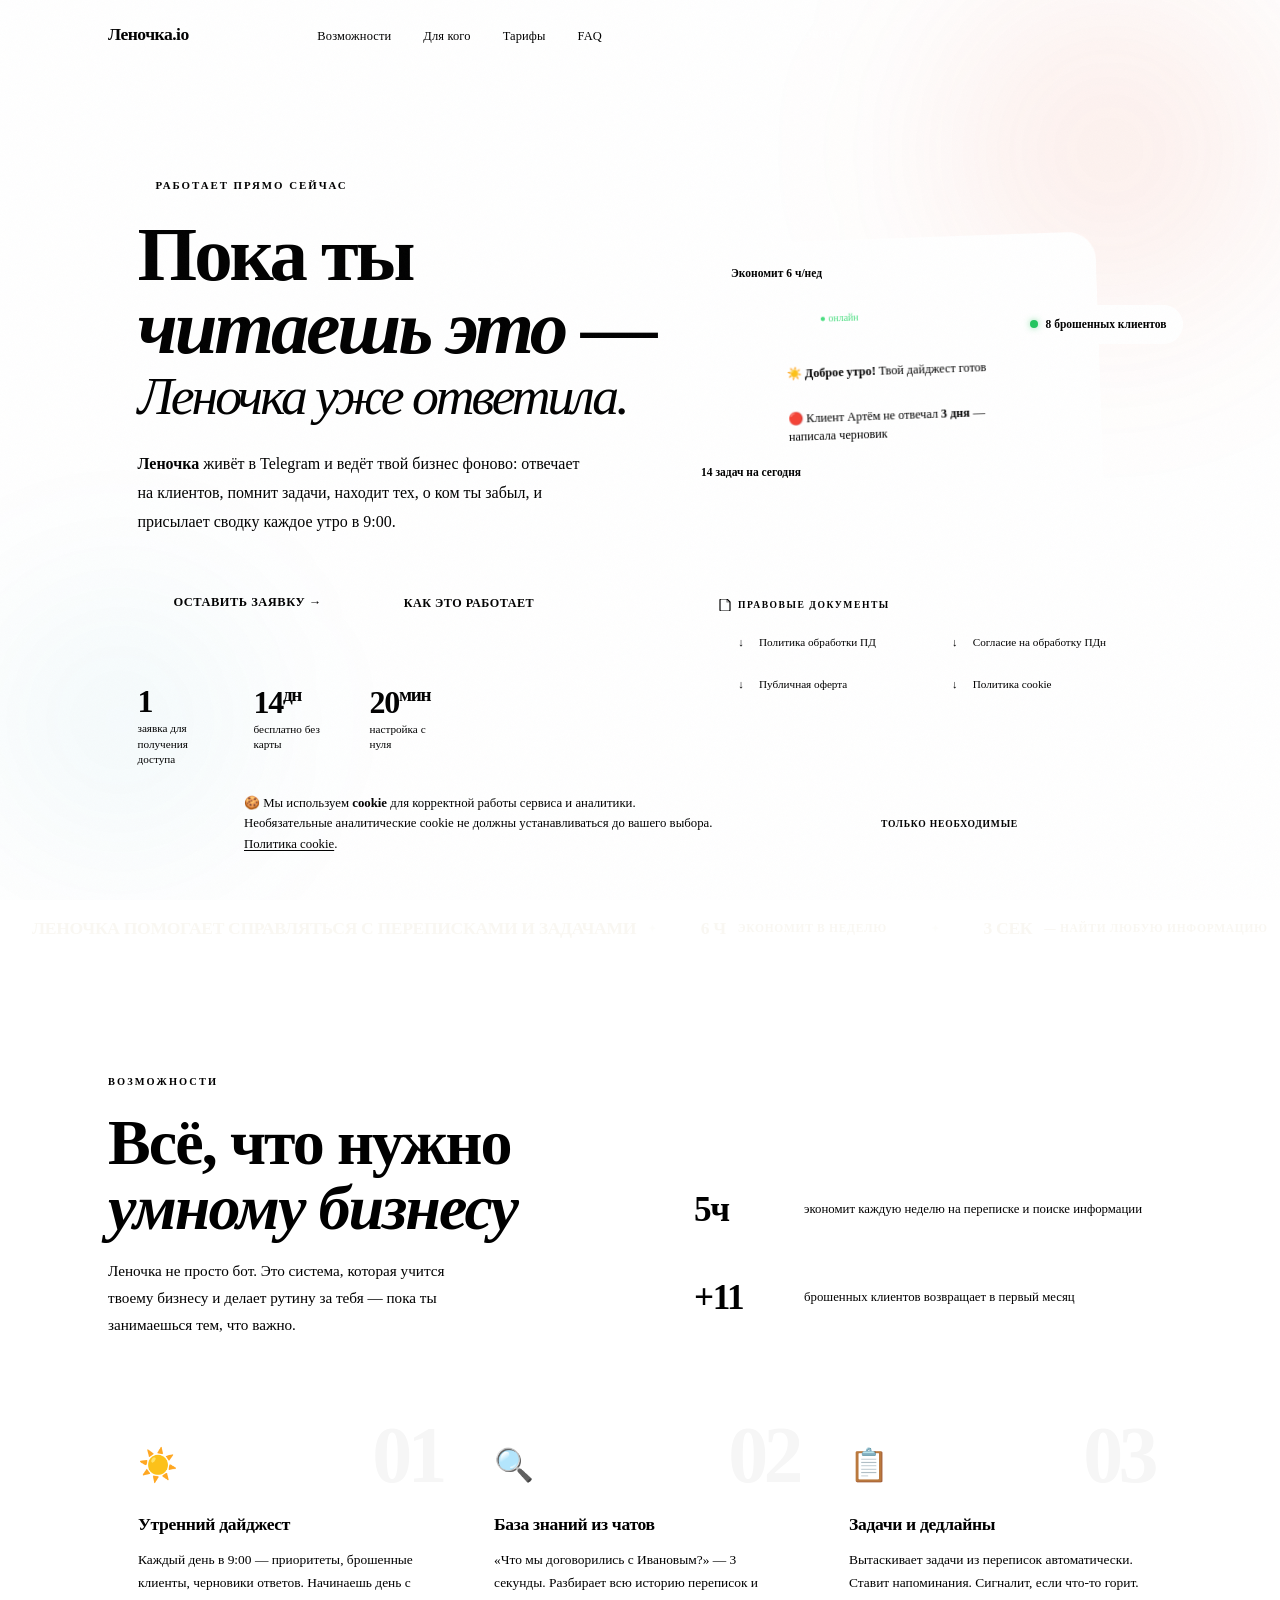
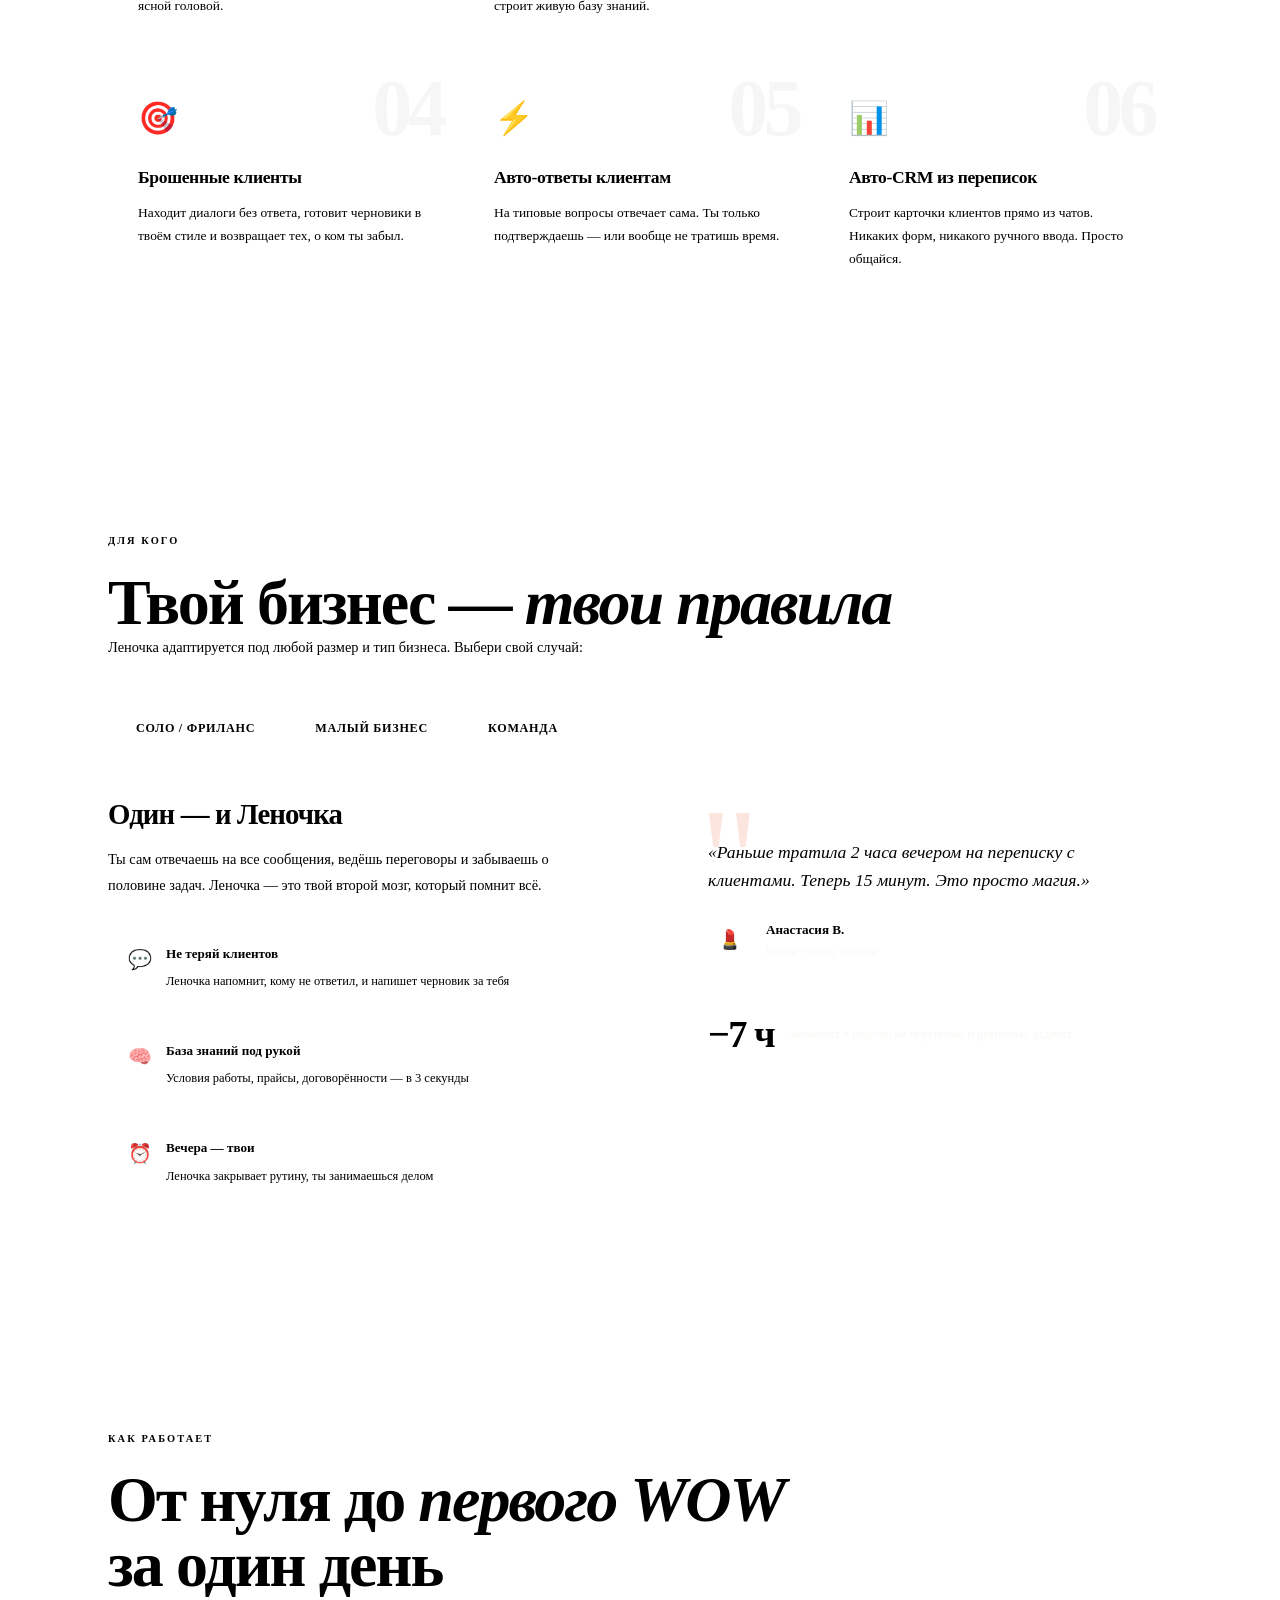
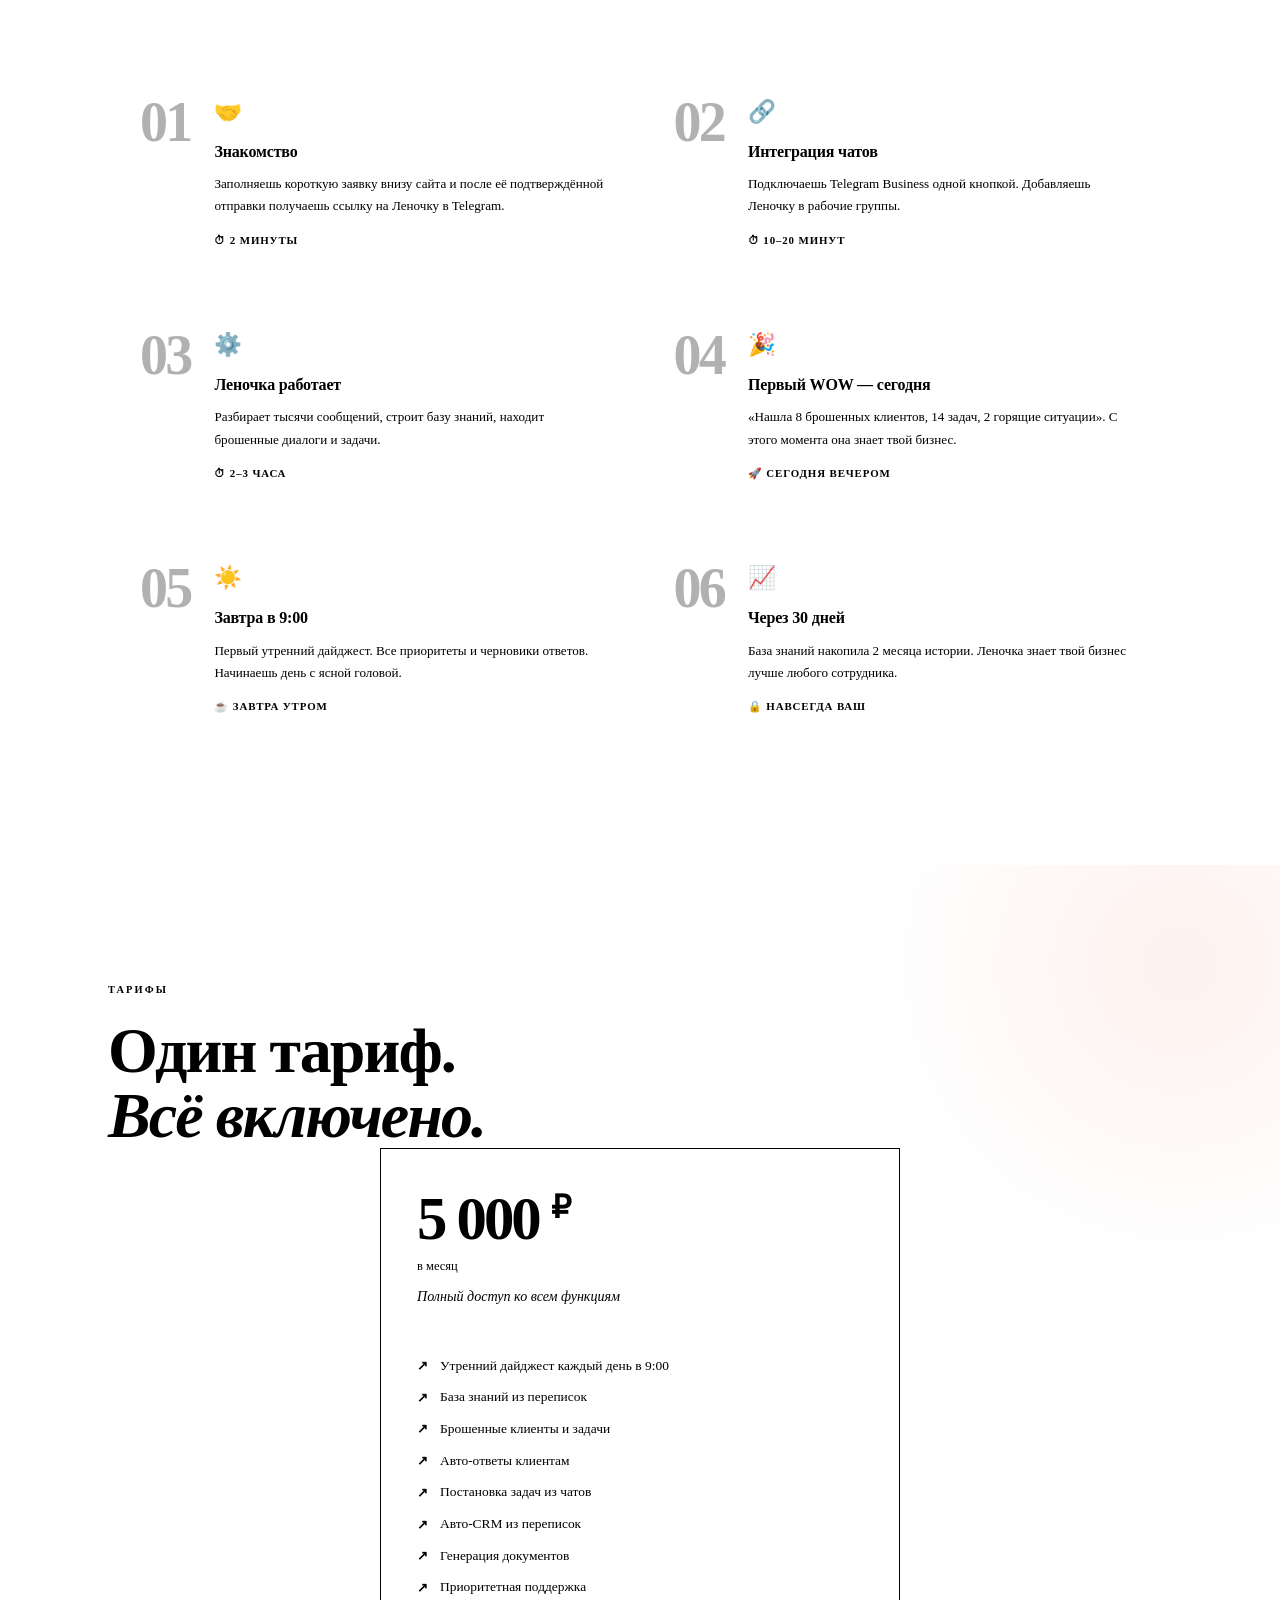
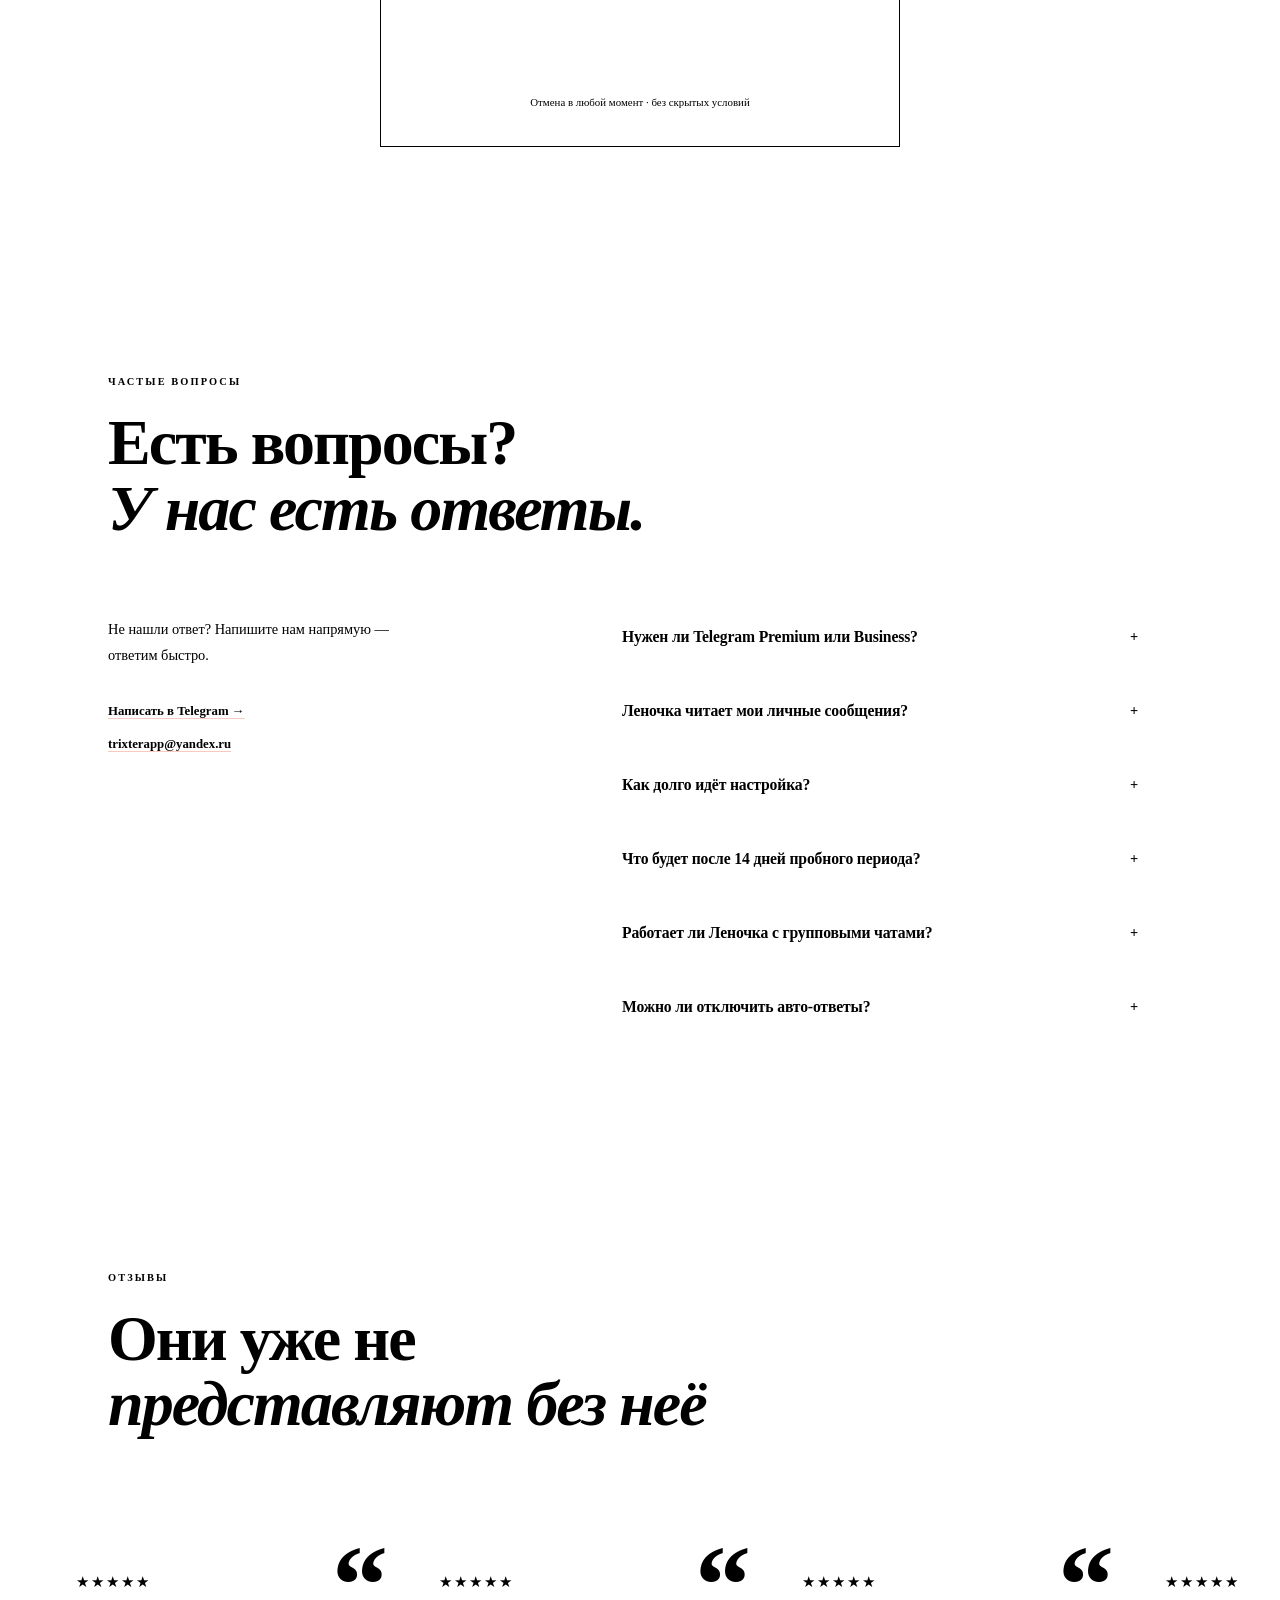
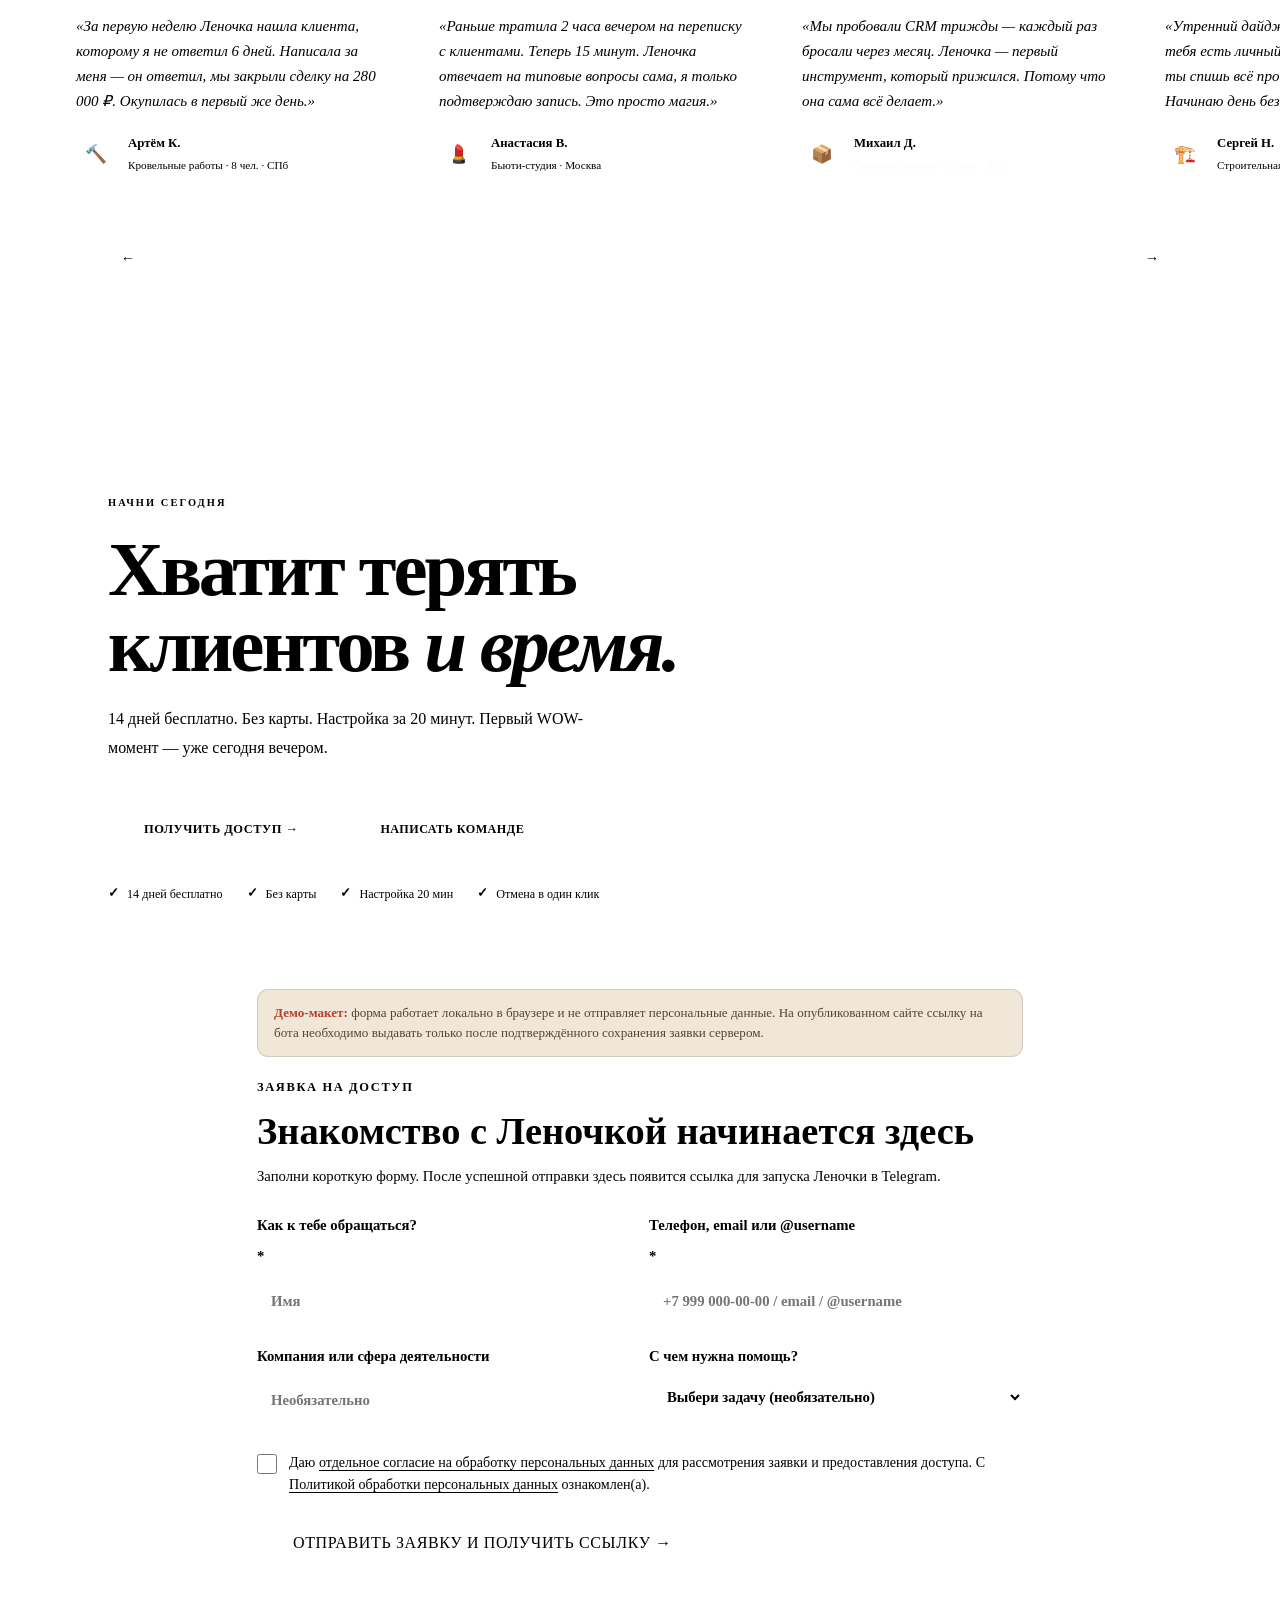
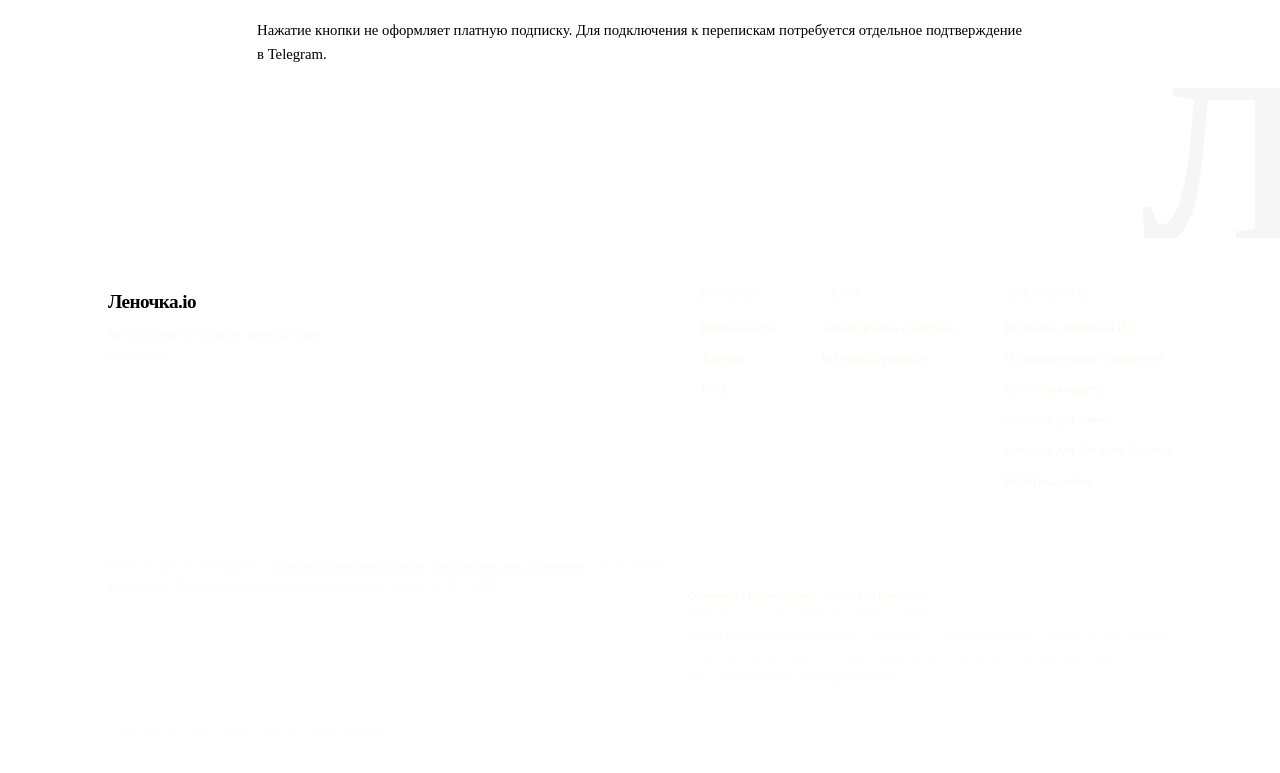
==== preview/lenochka-landing-mockup-2026-11.html @ 209f7964 "Add self-contained interactive HTML landing mockup" ====
<!DOCTYPE html>
<html lang="ru">
<head>
  <meta charset="UTF-8" />
  <meta name="viewport" content="width=device-width, initial-scale=1.0" />
  <meta name="description" content="Леночка — ИИ-ассистент в Telegram для малого бизнеса. Дайджест, задачи, база знаний, брошенные клиенты." />
  <title>Леночка — Твой бизнес-ассистент в Telegram</title>
  <style>
/* ============================================================
   ЛЕНОЧКА v2 — Warm Editorial
   Fraunces (serif display) + Epilogue (geometric sans)
   ============================================================ */

0,9..144,400;0,9..144,600;0,9..144,700;0,9..144,800;0,9..144,900;1,9..144,400;1,9..144,700&family=Epilogue:wght@300;400;500;600;700;800&display=swap');

/* ─── VARIABLES ─────────────────────────────────────────────── */
:root {
  --bg:      #f7f3ed;
  --bg2:     #eee9e0;
  --bg3:     #e5dfd4;
  --ink:     #1c1826;
  --ink2:    #3a3550;
  --coral:   #e84d2a;
  --coral2:  #ff6649;
  --accent-rgb: 232,77,42;
  --gold:    #d48c0a;
  --teal:    #0891b2;
  --muted:   #7a7060;
  --dim:     #c8c0b4;
  --border:  rgba(28,24,38,.09);
  --border2: rgba(28,24,38,.16);
  --shadow-s: 0 2px 12px rgba(28,24,38,.07);
  --shadow-m: 0 8px 40px rgba(28,24,38,.10);
  --shadow-l: 0 24px 80px rgba(28,24,38,.14);
  --surface-flip: #1c1826;
  --surface-flip-text: #f7f3ed;
  --font-display: Georgia, 'Times New Roman', serif;
  --font-body: Arial, Helvetica, sans-serif;
  --ease:    cubic-bezier(.16,1,.3,1);
  --ease-in: cubic-bezier(.4,0,1,1);
}

/* ─── RESET ─────────────────────────────────────────────────── */
*,*::before,*::after { margin:0; padding:0; box-sizing:border-box; }
html { scroll-behavior:smooth; font-size:16px; }
body {
  background: var(--bg);
  color: var(--ink);
  font-family: var(--font-body);
  overflow-x: hidden;
  line-height: 1.65;
  -webkit-font-smoothing: antialiased;
  cursor: none; /* custom cursor */
}
@media (pointer: coarse) { body { cursor: auto; } }

a { text-decoration: none; color: inherit; }
strong { font-weight: 700; }

/* ─── NOISE TEXTURE ─────────────────────────────────────────── */
body::after {
  content: '';
  position: fixed;
  inset: 0;
  pointer-events: none;
  z-index: 9000;
  opacity: .028;
  background-image: url("data:image/svg+xml,%3Csvg viewBox='0 0 256 256' xmlns='http://www.w3.org/2000/svg'%3E%3Cfilter id='n'%3E%3CfeTurbulence type='fractalNoise' baseFrequency='0.9' numOctaves='4' stitchTiles='stitch'/%3E%3C/filter%3E%3Crect width='100%25' height='100%25' filter='url(%23n)'/%3E%3C/svg%3E");
  background-size: 180px;
}

/* ─── CUSTOM CURSOR ─────────────────────────────────────────── */
#cursor-dot, #cursor-ring {
  position: fixed;
  border-radius: 50%;
  pointer-events: none;
  z-index: 9999;
  transform: translate(-50%, -50%);
  transition: opacity .3s;
}
#cursor-dot {
  width: 6px; height: 6px;
  background: var(--coral);
}
#cursor-ring {
  width: 36px; height: 36px;
  border: 1.5px solid rgba(var(--accent-rgb),.4);
  transition: width .25s var(--ease), height .25s var(--ease),
              border-color .25s, opacity .3s;
}
body.cursor-hover #cursor-ring {
  width: 56px; height: 56px;
  border-color: rgba(var(--accent-rgb),.7);
  background: rgba(var(--accent-rgb),.06);
}
body.cursor-drag #cursor-ring {
  width: 72px; height: 72px;
  border-color: rgba(var(--accent-rgb),.5);
}
@media (pointer: coarse) {
  #cursor-dot, #cursor-ring { display: none; }
}

/* ─── SCROLL PROGRESS BAR ───────────────────────────────────── */
#scroll-progress {
  position: fixed;
  top: 0; left: 0;
  height: 3px;
  background: var(--coral);
  z-index: 9001;
  width: 0%;
  transition: width .05s linear;
  transform-origin: left;
}

/* ─── UTILS ─────────────────────────────────────────────────── */
.container { max-width: 1160px; margin: 0 auto; padding: 0 48px; }

.section-label {
  display: inline-flex;
  align-items: center;
  gap: 10px;
  font-family: var(--font-body);
  font-size: .65rem;
  font-weight: 700;
  letter-spacing: .2em;
  text-transform: uppercase;
  color: var(--coral);
  margin-bottom: 20px;
}
.section-label::after {
  content: '';
  display: block;
  width: 28px; height: 1px;
  background: var(--coral);
}

.display-h {
  font-family: var(--font-display);
  font-size: clamp(2.4rem, 5vw, 4.2rem);
  font-weight: 800;
  line-height: 1.02;
  letter-spacing: -.03em;
  color: var(--ink);
}
.display-h em {
  font-style: italic;
  color: var(--coral);
  font-weight: 700;
}

.reveal {
  opacity: 0;
  transform: translateY(32px);
  transition: opacity .8s var(--ease), transform .8s var(--ease);
}
.reveal.delay-1 { transition-delay: .1s; }
.reveal.delay-2 { transition-delay: .2s; }
.reveal.delay-3 { transition-delay: .3s; }
.reveal.delay-4 { transition-delay: .4s; }
.reveal.delay-5 { transition-delay: .5s; }
.reveal.visible { opacity: 1; transform: translateY(0); }

/* ─── BUTTONS ───────────────────────────────────────────────── */
.btn-fill {
  display: inline-flex;
  align-items: center;
  gap: 8px;
  background: var(--ink);
  color: var(--bg);
  padding: 16px 36px;
  font-family: var(--font-body);
  font-size: .78rem;
  font-weight: 700;
  letter-spacing: .04em;
  text-transform: uppercase;
  border: none;
  cursor: none;
  position: relative;
  overflow: hidden;
  transition: transform .2s var(--ease);
}
.btn-fill::before {
  content: '';
  position: absolute;
  inset: 0;
  background: var(--coral);
  transform: scaleX(0);
  transform-origin: left;
  transition: transform .35s var(--ease);
}
.btn-fill span { position: relative; z-index: 1; }
.btn-fill:hover { transform: translateY(-2px); }
.btn-fill:hover::before { transform: scaleX(1); }

.btn-outline {
  display: inline-flex;
  align-items: center;
  gap: 8px;
  padding: 16px 32px;
  font-family: var(--font-body);
  font-size: .76rem;
  font-weight: 600;
  letter-spacing: .04em;
  text-transform: uppercase;
  border: 1.5px solid var(--ink);
  color: var(--ink);
  cursor: none;
  transition: all .2s var(--ease);
}
.btn-outline:hover {
  background: var(--ink);
  color: var(--bg);
  transform: translateY(-2px);
}

/* ─── NAV ───────────────────────────────────────────────────── */
#nav {
  position: fixed;
  top: 0; left: 0; right: 0;
  z-index: 500;
  height: 70px;
  transition: background .4s, box-shadow .4s;
}
#nav.scrolled {
  background: rgba(247,243,237,.93);
  backdrop-filter: blur(20px);
  box-shadow: 0 1px 0 var(--border);
}
.nav-inner {
  height: 100%;
  display: flex;
  align-items: center;
  justify-content: space-between;
  gap: 16px;
}
.nav-logo {
  font-family: var(--font-display);
  font-weight: 900;
  font-size: 1.1rem;
  letter-spacing: -.03em;
  color: var(--ink);
}
.nav-logo .dot { color: var(--coral); }
.nav-links {
  display: flex;
  align-items: center;
  gap: 32px;
  list-style: none;
}
.nav-links a {
  font-size: .78rem;
  font-weight: 500;
  color: var(--muted);
  letter-spacing: .01em;
  transition: color .2s;
  cursor: none;
}
.nav-links a:hover { color: var(--ink); }
.nav-cta {
  background: var(--coral);
  color: #fff;
  padding: 10px 22px;
  font-family: var(--font-body);
  font-size: .65rem;
  font-weight: 700;
  letter-spacing: .08em;
  text-transform: uppercase;
  cursor: none;
  border: none;
  transition: background .2s, transform .2s;
}
.nav-cta:hover { background: var(--coral2); transform: translateY(-1px); }

.hamburger {
  display: none;
  flex-direction: column;
  gap: 5px;
  cursor: none;
  padding: 4px;
  background: none;
  border: none;
}
.hamburger span {
  display: block;
  width: 22px; height: 2px;
  background: var(--ink);
  transition: .3s var(--ease);
}
.mobile-menu {
  position: fixed;
  top: 70px; left: 0; right: 0;
  background: rgba(247,243,237,.97);
  backdrop-filter: blur(20px);
  border-bottom: 1px solid var(--border);
  padding: 32px 24px;
  z-index: 450;
  transform: translateY(-100%);
  opacity: 0;
  transition: transform .4s var(--ease), opacity .3s;
  pointer-events: none;
}
.mobile-menu.open {
  transform: translateY(0);
  opacity: 1;
  pointer-events: auto;
}
.mobile-menu nav { display: flex; flex-direction: column; gap: 20px; }
.mobile-menu nav a { font-size: 1rem; color: var(--muted); transition: color .2s; cursor: none; }
.mobile-menu nav a:hover { color: var(--ink); }

/* ─── HERO ──────────────────────────────────────────────────── */
#hero {
  min-height: 100vh;
  padding: 120px 0 80px;
  display: flex;
  align-items: center;
  position: relative;
  overflow: hidden;
}

/* Background blobs */
.hero-blob {
  position: absolute;
  border-radius: 50%;
  filter: blur(80px);
  pointer-events: none;
}
.hero-blob-1 {
  width: 500px; height: 500px;
  top: -100px; right: -80px;
  background: radial-gradient(ellipse, rgba(232,77,42,.12) 0%, transparent 70%);
  animation: blob-float 12s ease-in-out infinite;
}
.hero-blob-2 {
  width: 360px; height: 360px;
  bottom: 0; left: -60px;
  background: radial-gradient(ellipse, rgba(8,145,178,.08) 0%, transparent 70%);
  animation: blob-float 15s ease-in-out infinite reverse;
}
@keyframes blob-float {
  0%,100% { transform: translate(0,0) scale(1); }
  33%      { transform: translate(20px,-30px) scale(1.05); }
  66%      { transform: translate(-15px,20px) scale(.97); }
}

.hero-grid {
  display: grid;
  grid-template-columns: 1.1fr .9fr;
  gap: 64px;
  align-items: center;
  position: relative;
  z-index: 1;
}

.hero-eyebrow {
  display: inline-flex;
  align-items: center;
  gap: 10px;
  font-size: .68rem;
  font-weight: 700;
  letter-spacing: .18em;
  text-transform: uppercase;
  color: var(--coral);
  margin-bottom: 24px;
}
.hero-eyebrow .live-dot {
  width: 8px; height: 8px;
  border-radius: 50%;
  background: var(--coral);
  box-shadow: 0 0 0 0 rgba(232,77,42,.4);
  animation: live-pulse 2s infinite;
}
@keyframes live-pulse {
  0%   { box-shadow: 0 0 0 0 rgba(232,77,42,.4); }
  70%  { box-shadow: 0 0 0 10px rgba(232,77,42,0); }
  100% { box-shadow: 0 0 0 0 rgba(232,77,42,0); }
}

.hero-h1 {
  font-family: var(--font-display);
  font-size: clamp(2.8rem, 6vw, 5.6rem);
  font-weight: 900;
  line-height: .95;
  letter-spacing: -.04em;
  margin-bottom: 28px;
}
.hero-h1 .line-coral { color: var(--coral); font-style: italic; }
.hero-h1 .line-muted { color: var(--muted); font-weight: 400; font-style: italic; font-size: .7em; display: block; margin-top: 6px; }

.scramble-word {
  display: inline-block;
  min-width: 2ch;
}

.hero-sub {
  font-size: 1rem;
  color: var(--muted);
  max-width: 460px;
  line-height: 1.8;
  margin-bottom: 40px;
}
.hero-sub strong { color: var(--ink); }

.hero-btns {
  display: flex;
  gap: 14px;
  flex-wrap: wrap;
  margin-bottom: 56px;
}

.hero-proof {
  display: flex;
  gap: 36px;
  flex-wrap: wrap;
  align-items: flex-start;
}
.proof-num {
  font-family: var(--font-display);
  font-size: 2rem;
  font-weight: 900;
  letter-spacing: -.04em;
  line-height: 1;
  color: var(--ink);
}
.proof-num sup {
  font-size: .6em;
  vertical-align: super;
  color: var(--coral);
}
.proof-label {
  font-size: .7rem;
  color: var(--muted);
  margin-top: 4px;
  max-width: 80px;
  line-height: 1.4;
}

/* Hero visual — floating card */
.hero-visual {
  position: relative;
}
.hero-visual-inner {
  position: relative;
  transform-style: preserve-3d;
}

.phone-card {
  background: #fff;
  border-radius: 28px;
  box-shadow: var(--shadow-l), 0 0 0 1px var(--border);
  overflow: hidden;
  max-width: 340px;
  margin: 0 auto;
  transform: rotate(-2deg);
  animation: card-float 7s ease-in-out infinite;
  transition: transform .6s var(--ease);
}
.phone-card:hover { transform: rotate(0deg) scale(1.02); }
@keyframes card-float {
  0%,100% { transform: rotate(-2deg) translateY(0); }
  50%      { transform: rotate(-2deg) translateY(-14px); }
}

.phone-status-bar {
  background: var(--ink);
  padding: 12px 20px 10px;
  display: flex;
  justify-content: space-between;
  align-items: center;
}
.phone-app-name {
  color: #fff;
  font-size: .7rem;
  font-weight: 700;
  font-family: var(--font-body);
}
.phone-status-icons { color: rgba(255,255,255,.6); font-size: .65rem; }
.phone-chat-header {
  background: var(--ink2);
  padding: 12px 16px;
  display: flex;
  align-items: center;
  gap: 10px;
}
.chat-ava {
  width: 36px; height: 36px;
  border-radius: 50%;
  background: linear-gradient(135deg, var(--coral), var(--gold));
  display: flex;
  align-items: center;
  justify-content: center;
  font-family: var(--font-display);
  font-weight: 900;
  font-size: .72rem;
  color: #fff;
  flex-shrink: 0;
}
.chat-name { color: #fff; font-size: .78rem; font-weight: 600; line-height: 1; }
.chat-status { color: rgba(255,255,255,.5); font-size: .62rem; margin-top: 2px; }
.chat-online { color: #4ade80 !important; }

.phone-messages {
  background: var(--bg);
  padding: 14px 14px 18px;
  display: flex;
  flex-direction: column;
  gap: 8px;
  min-height: 240px;
}
.cmsg {
  padding: 9px 13px;
  font-size: .76rem;
  line-height: 1.5;
  max-width: 86%;
}
.cmsg-bot {
  background: #fff;
  border-radius: 4px 16px 16px 16px;
  box-shadow: var(--shadow-s);
  align-self: flex-start;
  color: var(--ink);
}
.cmsg-user {
  background: var(--coral);
  color: #fff;
  border-radius: 16px 4px 16px 16px;
  align-self: flex-end;
}
.cmsg-time {
  font-size: .58rem;
  color: var(--muted);
  text-align: right;
  margin-top: 3px;
}
.cmsg-typing {
  background: #fff;
  border-radius: 4px 16px 16px 16px;
  box-shadow: var(--shadow-s);
  align-self: flex-start;
  padding: 12px 16px;
  display: inline-flex;
  gap: 5px;
  align-items: center;
}
.cmsg-typing .d {
  width: 6px; height: 6px;
  border-radius: 50%;
  background: var(--dim);
  animation: tdot .9s ease-in-out infinite;
}
.cmsg-typing .d:nth-child(2) { animation-delay: .15s; }
.cmsg-typing .d:nth-child(3) { animation-delay: .3s; }
@keyframes tdot {
  0%,100% { transform: translateY(0); background: var(--dim); }
  50%      { transform: translateY(-5px); background: var(--coral); }
}

/* Floating chips */
.float-chip {
  position: absolute;
  background: #fff;
  box-shadow: var(--shadow-m);
  border-radius: 100px;
  padding: 10px 16px;
  font-size: .72rem;
  font-weight: 600;
  color: var(--ink);
  white-space: nowrap;
  display: flex;
  align-items: center;
  gap: 8px;
  animation: chip-float 6s ease-in-out infinite;
  pointer-events: none;
}
.float-chip-1 { top: 20%; right: -40px; animation-delay: 0s; }
.float-chip-2 { bottom: 25%; left: -50px; animation-delay: 2s; }
.float-chip-3 { top: 5%;   left: -20px;  animation-delay: 4s; }
@keyframes chip-float {
  0%,100% { transform: translateY(0px); }
  50%      { transform: translateY(-8px); }
}
.chip-dot {
  width: 8px; height: 8px;
  border-radius: 50%;
  flex-shrink: 0;
}
.chip-dot-green  { background: #22c55e; box-shadow: 0 0 6px rgba(34,197,94,.5); }
.chip-dot-coral  { background: var(--coral); }
.chip-dot-gold   { background: var(--gold); }

/* ─── MARQUEE TICKER ────────────────────────────────────────── */
#ticker {
  background: var(--surface-flip);
  color: var(--bg);
  padding: 14px 0;
  overflow: hidden;
  position: relative;
  z-index: 1;
}
.ticker-track {
  display: flex;
  gap: 0;
  width: max-content;
  animation: ticker-scroll 30s linear infinite;
}
.ticker-track:hover { animation-play-state: paused; }
@keyframes ticker-scroll {
  from { transform: translateX(0); }
  to   { transform: translateX(-50%); }
}
.ticker-item {
  display: inline-flex;
  align-items: center;
  gap: 12px;
  padding: 0 32px;
  font-size: .72rem;
  font-weight: 600;
  letter-spacing: .06em;
  text-transform: uppercase;
  white-space: nowrap;
  color: rgba(247,243,237,.7);
}
.ticker-item .t-num {
  font-family: var(--font-display);
  font-size: 1.1rem;
  font-weight: 900;
  color: var(--coral2);
  letter-spacing: -.02em;
}
.ticker-sep { color: rgba(247,243,237,.2); font-size: .6rem; }

/* ─── FEATURES (tilt cards) ─────────────────────────────────── */
#features {
  padding: 110px 0;
  position: relative;
  z-index: 1;
}
.features-header {
  display: grid;
  grid-template-columns: 1fr 1fr;
  gap: 60px;
  align-items: end;
  margin-bottom: 64px;
}
.features-header-text p {
  font-size: .95rem;
  color: var(--muted);
  line-height: 1.8;
  max-width: 380px;
  margin-top: 16px;
}
.features-header-aside {
  display: flex;
  flex-direction: column;
  gap: 16px;
  padding-bottom: 6px;
}
.aside-stat {
  display: flex;
  align-items: center;
  gap: 20px;
  padding: 18px 24px;
  background: var(--bg2);
  border: 1px solid var(--border);
}
.aside-num {
  font-family: var(--font-display);
  font-size: 2.2rem;
  font-weight: 900;
  color: var(--coral);
  letter-spacing: -.04em;
  line-height: 1;
  flex-shrink: 0;
  width: 90px;
}
.aside-desc {
  font-size: .8rem;
  color: var(--muted);
  line-height: 1.5;
}

.feat-grid {
  display: grid;
  grid-template-columns: repeat(3, 1fr);
  gap: 3px;
}
.feat-card {
  background: var(--bg2);
  border: 1px solid var(--border);
  padding: 36px 30px;
  cursor: none;
  transform-style: preserve-3d;
  transition: box-shadow .25s, border-color .25s;
  will-change: transform;
  overflow: hidden;
  position: relative;
}
.feat-card::before {
  content: '';
  position: absolute;
  top: 0; left: 0; right: 0;
  height: 3px;
  background: linear-gradient(90deg, var(--coral), var(--gold));
  transform: scaleX(0);
  transform-origin: left;
  transition: transform .4s var(--ease);
}
.feat-card:hover { box-shadow: var(--shadow-m); border-color: var(--border2); }
.feat-card:hover::before { transform: scaleX(1); }

.feat-number {
  font-family: var(--font-display);
  font-size: 5rem;
  font-weight: 900;
  color: rgba(28,24,38,.04);
  line-height: 1;
  position: absolute;
  top: 12px; right: 18px;
  letter-spacing: -.06em;
  pointer-events: none;
}
.feat-icon { font-size: 2rem; margin-bottom: 18px; display: block; }
.feat-title {
  font-family: var(--font-display);
  font-size: 1.1rem;
  font-weight: 700;
  letter-spacing: -.02em;
  margin-bottom: 10px;
}
.feat-desc { font-size: .84rem; color: var(--muted); line-height: 1.7; }

/* ─── FOR WHOM (tabs) ───────────────────────────────────────── */
#audience {
  padding: 110px 0;
  background: var(--bg2);
  position: relative;
  z-index: 1;
}
.audience-tabs {
  display: flex;
  gap: 4px;
  margin: 48px 0 0;
  border-bottom: 2px solid var(--dim);
  padding-bottom: 0;
}
.aud-tab {
  padding: 12px 28px 14px;
  font-family: var(--font-body);
  font-size: .76rem;
  font-weight: 700;
  letter-spacing: .06em;
  text-transform: uppercase;
  color: var(--muted);
  background: none;
  border: none;
  cursor: none;
  position: relative;
  transition: color .2s;
  border-bottom: 2px solid transparent;
  margin-bottom: -2px;
}
.aud-tab::after {
  content: '';
  position: absolute;
  bottom: -2px; left: 0; right: 0;
  height: 2px;
  background: var(--coral);
  transform: scaleX(0);
  transition: transform .3s var(--ease);
}
.aud-tab.active { color: var(--ink); }
.aud-tab.active::after { transform: scaleX(1); }

.aud-panels { margin-top: 48px; }
.aud-panel { display: none; }
.aud-panel.active { display: grid; grid-template-columns: 1fr 1fr; gap: 64px; align-items: start; }

.aud-panel-text h3 {
  font-family: var(--font-display);
  font-size: 1.8rem;
  font-weight: 800;
  letter-spacing: -.03em;
  margin-bottom: 16px;
  line-height: 1.15;
}
.aud-panel-text p { font-size: .9rem; color: var(--muted); line-height: 1.8; margin-bottom: 28px; }

.aud-bullets { display: flex; flex-direction: column; gap: 14px; }
.aud-bullet {
  display: flex;
  align-items: flex-start;
  gap: 14px;
  padding: 16px 20px;
  background: var(--bg);
  border: 1px solid var(--border);
}
.aud-bullet-icon { font-size: 1.2rem; flex-shrink: 0; margin-top: 1px; }
.aud-bullet-text strong { display: block; font-size: .82rem; margin-bottom: 3px; }
.aud-bullet-text span { font-size: .78rem; color: var(--muted); }

.aud-panel-quote {
  background: var(--ink);
  color: var(--bg);
  padding: 40px 36px;
  position: relative;
}
.aud-panel-quote::before {
  content: '"';
  position: absolute;
  top: -10px; left: 28px;
  font-family: var(--font-display);
  font-size: 9rem;
  color: rgba(232,77,42,.15);
  line-height: 1;
  pointer-events: none;
}
.aud-quote-text {
  font-family: var(--font-display);
  font-size: 1.1rem;
  line-height: 1.6;
  font-weight: 400;
  font-style: italic;
  position: relative;
  margin-bottom: 24px;
}
.aud-quote-person { display: flex; align-items: center; gap: 14px; }
.aud-quote-ava {
  width: 44px; height: 44px;
  border-radius: 50%;
  background: var(--coral);
  display: flex;
  align-items: center;
  justify-content: center;
  font-size: 1.2rem;
  flex-shrink: 0;
}
.aud-quote-name { font-weight: 700; font-size: .82rem; }
.aud-quote-role { font-size: .72rem; color: rgba(247,243,237,.5); margin-top: 2px; }
.aud-result {
  margin-top: 28px;
  padding-top: 24px;
  border-top: 1px solid rgba(255,255,255,.1);
  display: flex;
  align-items: center;
  gap: 16px;
}
.aud-result-num {
  font-family: var(--font-display);
  font-size: 2.4rem;
  font-weight: 900;
  color: var(--coral2);
  letter-spacing: -.04em;
  line-height: 1;
  flex-shrink: 0;
}
.aud-result-desc { font-size: .78rem; color: rgba(247,243,237,.6); line-height: 1.5; }

/* ─── HOW IT WORKS ──────────────────────────────────────────── */
#how {
  padding: 110px 0;
  position: relative;
  z-index: 1;
}
.how-grid {
  display: grid;
  grid-template-columns: repeat(2, 1fr);
  gap: 3px;
  margin-top: 60px;
}
.how-step {
  padding: 36px 32px;
  background: var(--bg2);
  border: 1px solid var(--border);
  display: grid;
  grid-template-columns: auto 1fr;
  gap: 24px;
  align-items: start;
  transition: background .2s, border-color .2s;
}
.how-step:hover { background: var(--bg3); border-color: var(--border2); }
.how-step-n {
  font-family: var(--font-display);
  font-size: 3.5rem;
  font-weight: 900;
  color: var(--coral);
  line-height: 1;
  letter-spacing: -.05em;
  opacity: .3;
  flex-shrink: 0;
  transition: opacity .3s;
}
.how-step:hover .how-step-n { opacity: 1; }
.how-step-icon { font-size: 1.4rem; margin-bottom: 8px; display: block; }
.how-step-title {
  font-family: var(--font-display);
  font-size: 1rem;
  font-weight: 700;
  margin-bottom: 8px;
  letter-spacing: -.01em;
}
.how-step-desc { font-size: .82rem; color: var(--muted); line-height: 1.7; }
.how-step-time {
  margin-top: 14px;
  display: inline-flex;
  align-items: center;
  gap: 6px;
  font-size: .68rem;
  font-weight: 700;
  letter-spacing: .08em;
  text-transform: uppercase;
  color: var(--coral);
}

/* ─── PRICING ───────────────────────────────────────────────── */
#pricing {
  padding: 110px 0;
  background: var(--surface-flip);
  color: var(--bg);
  position: relative;
  z-index: 1;
  overflow: hidden;
}
#pricing::before {
  content: '';
  position: absolute;
  top: -200px; right: -200px;
  width: 600px; height: 600px;
  border-radius: 50%;
  background: radial-gradient(ellipse, rgba(232,77,42,.08) 0%, transparent 70%);
  pointer-events: none;
}
#pricing .section-label { color: var(--coral2); }
#pricing .section-label::after { background: var(--coral2); }
#pricing .display-h { color: var(--bg); }

.pricing-toggle-wrap {
  display: flex;
  align-items: center;
  gap: 16px;
  margin: 40px 0 48px;
}
.ptoggle-label {
  font-size: .78rem;
  font-weight: 600;
  color: rgba(247,243,237,.5);
  cursor: none;
  transition: color .2s;
}
.ptoggle-label.active { color: var(--bg); }
.ptoggle {
  width: 52px; height: 28px;
  background: rgba(255,255,255,.15);
  border-radius: 100px;
  position: relative;
  cursor: none;
  border: none;
  transition: background .3s;
}
.ptoggle.on { background: var(--coral); }
.ptoggle::after {
  content: '';
  position: absolute;
  top: 4px; left: 4px;
  width: 20px; height: 20px;
  border-radius: 50%;
  background: #fff;
  transition: transform .3s var(--ease);
}
.ptoggle.on::after { transform: translateX(24px); }
.discount-badge {
  padding: 4px 10px;
  background: rgba(232,77,42,.2);
  border: 1px solid rgba(232,77,42,.3);
  color: var(--coral2);
  font-size: .62rem;
  font-weight: 700;
  letter-spacing: .08em;
  text-transform: uppercase;
  opacity: 0;
  transform: translateX(-8px);
  transition: opacity .3s, transform .3s var(--ease);
}
.discount-badge.visible { opacity: 1; transform: translateX(0); }

.plans-row {
  display: grid;
  grid-template-columns: repeat(4, 1fr);
  gap: 3px;
}
.plan-v2 {
  background: rgba(255,255,255,.05);
  border: 1px solid rgba(255,255,255,.09);
  padding: 32px 26px;
  display: flex;
  flex-direction: column;
  gap: 6px;
  position: relative;
  transition: background .3s, border-color .3s;
  overflow: hidden;
}
.plan-v2:hover { background: rgba(255,255,255,.08); border-color: rgba(255,255,255,.15); }
.plan-v2.hot { border-color: rgba(232,77,42,.4); background: rgba(232,77,42,.06); }
.plan-v2.hot::before {
  content: 'Хит';
  position: absolute;
  top: 0; right: 0;
  background: var(--coral);
  color: #fff;
  font-size: .55rem;
  font-weight: 700;
  letter-spacing: .12em;
  text-transform: uppercase;
  padding: 5px 12px;
}
.plan-v2-name {
  font-size: .65rem;
  font-weight: 700;
  letter-spacing: .16em;
  text-transform: uppercase;
  color: rgba(247,243,237,.4);
  margin-bottom: 10px;
}
.plan-v2-price {
  font-family: var(--font-display);
  font-size: 2.2rem;
  font-weight: 900;
  letter-spacing: -.04em;
  color: var(--bg);
  line-height: 1;
  transition: none;
}
.plan-v2-price .price-val { display: inline-block; }
.plan-v2-period {
  font-size: .72rem;
  color: rgba(247,243,237,.4);
  margin-bottom: 6px;
}
.plan-v2-anchor {
  font-size: .74rem;
  color: var(--coral2);
  font-style: italic;
  margin-bottom: 20px;
  line-height: 1.4;
}
.plan-v2-divider {
  height: 1px;
  background: rgba(255,255,255,.07);
  margin: 8px 0 16px;
}
.plan-v2-feats { display: flex; flex-direction: column; gap: 10px; flex: 1; margin-bottom: 24px; }
.plan-v2-feat {
  display: flex;
  align-items: flex-start;
  gap: 10px;
  font-size: .78rem;
  color: rgba(247,243,237,.6);
}
.plan-v2-feat::before {
  content: '↗';
  color: var(--coral);
  font-weight: 700;
  font-size: .8rem;
  flex-shrink: 0;
  line-height: 1.4;
}
.plan-v2-btn {
  display: block;
  text-align: center;
  padding: 13px;
  font-family: var(--font-body);
  font-size: .62rem;
  font-weight: 700;
  letter-spacing: .1em;
  text-transform: uppercase;
  cursor: none;
  border: none;
  transition: all .2s;
  margin-top: auto;
}
.plan-v2-btn.primary { background: var(--coral); color: #fff; }
.plan-v2-btn.primary:hover { background: var(--coral2); transform: translateY(-1px); }
.plan-v2-btn.secondary { border: 1px solid rgba(255,255,255,.2); color: rgba(247,243,237,.6); background: transparent; }
.plan-v2-btn.secondary:hover { border-color: rgba(255,255,255,.4); color: var(--bg); }

/* ─── FAQ ───────────────────────────────────────────────────── */
#faq {
  padding: 110px 0;
  position: relative;
  z-index: 1;
}
.faq-grid {
  display: grid;
  grid-template-columns: 1fr 1.4fr;
  gap: 80px;
  align-items: start;
  margin-top: 60px;
}
.faq-sticky { position: sticky; top: 100px; }
.faq-sticky p { font-size: .9rem; color: var(--muted); line-height: 1.8; margin-top: 16px; max-width: 300px; }
.faq-cta-mini {
  margin-top: 32px;
  display: flex;
  flex-direction: column;
  gap: 12px;
}
.faq-cta-mini a { font-size: .8rem; color: var(--coral); font-weight: 600; text-decoration: underline; text-decoration-color: rgba(232,77,42,.3); text-underline-offset: 3px; cursor: none; transition: text-decoration-color .2s; }
.faq-cta-mini a:hover { text-decoration-color: var(--coral); }

.faq-list { display: flex; flex-direction: column; gap: 2px; }
.faq-item {
  border: 1px solid var(--border);
  background: var(--bg2);
  overflow: hidden;
  transition: border-color .2s;
}
.faq-item.open { border-color: var(--border2); }
.faq-q {
  width: 100%;
  display: flex;
  align-items: center;
  justify-content: space-between;
  gap: 20px;
  padding: 22px 24px;
  text-align: left;
  background: none;
  border: none;
  cursor: none;
  font-family: var(--font-display);
  font-size: .98rem;
  font-weight: 700;
  letter-spacing: -.01em;
  color: var(--ink);
  transition: color .2s;
}
.faq-q:hover { color: var(--coral); }
.faq-icon {
  width: 28px; height: 28px;
  border-radius: 50%;
  border: 1.5px solid var(--dim);
  flex-shrink: 0;
  display: flex;
  align-items: center;
  justify-content: center;
  font-size: .9rem;
  color: var(--muted);
  transition: all .3s var(--ease);
}
.faq-item.open .faq-icon {
  background: var(--coral);
  border-color: var(--coral);
  color: #fff;
  transform: rotate(45deg);
}
.faq-a {
  max-height: 0;
  overflow: hidden;
  transition: max-height .5s var(--ease), padding .4s;
  padding: 0 24px;
}
.faq-item.open .faq-a { max-height: 300px; padding: 0 24px 22px; }
.faq-a p { font-size: .85rem; color: var(--muted); line-height: 1.8; }
.faq-a strong { color: var(--ink); }

/* ─── TESTIMONIALS (drag carousel) ─────────────────────────── */
#testimonials {
  padding: 110px 0;
  background: var(--bg2);
  position: relative;
  z-index: 1;
  overflow: hidden;
}
.testi-drag-hint {
  display: flex;
  align-items: center;
  gap: 8px;
  font-size: .7rem;
  color: var(--muted);
  font-weight: 500;
  margin-top: 12px;
  user-select: none;
}
.testi-drag-hint svg { flex-shrink: 0; }

.testi-track-wrap {
  margin-top: 48px;
  overflow: hidden;
  cursor: grab;
  user-select: none;
}
.testi-track-wrap.dragging { cursor: grabbing; }
.testi-track {
  display: flex;
  gap: 3px;
  will-change: transform;
  transition: transform .05s linear;
}
.testi-card-v2 {
  flex-shrink: 0;
  width: 380px;
  background: var(--bg);
  border: 1px solid var(--border);
  padding: 36px 32px;
  display: flex;
  flex-direction: column;
  gap: 20px;
  user-select: none;
}
.testi-card-v2:nth-child(3n) { background: var(--ink); color: var(--bg); }
.testi-card-v2:nth-child(3n) .testi-stars { color: var(--coral2); }
.testi-card-v2:nth-child(3n) .testi-role-v2 { color: rgba(247,243,237,.45); }
.testi-stars { color: var(--gold); font-size: 1rem; letter-spacing: 2px; }
.testi-q-v2 {
  font-family: var(--font-display);
  font-size: .96rem;
  line-height: 1.65;
  font-style: italic;
  flex: 1;
}
.testi-person-v2 { display: flex; align-items: center; gap: 12px; margin-top: auto; }
.testi-ava-v2 {
  width: 40px; height: 40px;
  border-radius: 50%;
  background: var(--bg2);
  border: 1px solid var(--border2);
  display: flex;
  align-items: center;
  justify-content: center;
  font-size: 1.1rem;
  flex-shrink: 0;
}
.testi-card-v2:nth-child(3n) .testi-ava-v2 { background: rgba(255,255,255,.1); border-color: rgba(255,255,255,.15); }
.testi-name-v2 { font-weight: 700; font-size: .8rem; }
.testi-role-v2 { font-size: .7rem; color: var(--muted); margin-top: 2px; }

.testi-nav {
  display: flex;
  align-items: center;
  gap: 12px;
  margin-top: 32px;
}
.testi-nav-btn {
  width: 44px; height: 44px;
  border: 1.5px solid var(--border2);
  background: none;
  display: flex;
  align-items: center;
  justify-content: center;
  font-size: 1rem;
  color: var(--ink);
  cursor: none;
  transition: all .2s;
}
.testi-nav-btn:hover { background: var(--ink); color: var(--bg); border-color: var(--ink); }
.testi-count {
  font-family: var(--font-display);
  font-size: .82rem;
  color: var(--muted);
}
.testi-count strong { color: var(--ink); }

/* ─── CTA ───────────────────────────────────────────────────── */
#cta {
  padding: 130px 0;
  position: relative;
  z-index: 1;
  overflow: hidden;
}
.cta-bg-text {
  position: absolute;
  bottom: -40px; right: -20px;
  font-family: var(--font-display);
  font-size: clamp(8rem, 18vw, 18rem);
  font-weight: 900;
  color: rgba(28,24,38,.04);
  letter-spacing: -.06em;
  line-height: 1;
  pointer-events: none;
  user-select: none;
}
.cta-inner { position: relative; z-index: 1; }
.cta-h {
  font-family: var(--font-display);
  font-size: clamp(2.6rem, 6vw, 5rem);
  font-weight: 900;
  letter-spacing: -.04em;
  line-height: 1;
  margin-bottom: 20px;
}
.cta-h em { font-style: italic; color: var(--coral); }
.cta-sub { font-size: 1rem; color: var(--muted); max-width: 480px; line-height: 1.8; margin-bottom: 40px; }
.cta-btns { display: flex; gap: 14px; flex-wrap: wrap; margin-bottom: 28px; }
.cta-trust {
  display: flex;
  gap: 24px;
  flex-wrap: wrap;
}
.trust-item {
  display: flex;
  align-items: center;
  gap: 8px;
  font-size: .76rem;
  color: var(--muted);
}
.trust-item::before {
  content: '✓';
  color: var(--coral);
  font-weight: 700;
  font-size: .8rem;
}

/* ─── FOOTER ────────────────────────────────────────────────── */
footer {
  background: var(--surface-flip);
  color: var(--bg);
  padding: 48px 0 32px;
}
.footer-top {
  display: flex;
  justify-content: space-between;
  align-items: flex-start;
  flex-wrap: wrap;
  gap: 32px;
  padding-bottom: 32px;
  border-bottom: 1px solid rgba(255,255,255,.08);
  margin-bottom: 24px;
}
.footer-brand .footer-logo-v2 {
  font-family: var(--font-display);
  font-size: 1.2rem;
  font-weight: 900;
  letter-spacing: -.03em;
  color: var(--bg);
}
.footer-brand .footer-logo-v2 .dot { color: var(--coral); }
.footer-brand p { font-size: .78rem; color: rgba(247,243,237,.4); margin-top: 8px; max-width: 220px; line-height: 1.6; }
.footer-cols {
  display: flex;
  gap: 48px;
  flex-wrap: wrap;
}
.footer-col h4 {
  font-size: .65rem;
  font-weight: 700;
  letter-spacing: .14em;
  text-transform: uppercase;
  color: rgba(247,243,237,.3);
  margin-bottom: 14px;
}
.footer-col a {
  display: block;
  font-size: .78rem;
  color: rgba(247,243,237,.55);
  margin-bottom: 10px;
  transition: color .2s;
  cursor: none;
}
.footer-col a:hover { color: var(--bg); }
.footer-bottom {
  display: flex;
  flex-wrap: wrap;
  gap: 12px;
  justify-content: space-between;
  align-items: flex-start;
}
.footer-disclaimer-v2 {
  font-size: .68rem;
  color: rgba(247,243,237,.3);
  line-height: 1.65;
  max-width: 560px;
}
.footer-disclaimer-v2 a { color: rgba(247,243,237,.4); text-decoration: underline; text-underline-offset: 2px; transition: color .2s; cursor: none; }
.footer-disclaimer-v2 a:hover { color: rgba(247,243,237,.7); }
.footer-copy { font-size: .68rem; color: rgba(247,243,237,.2); white-space: nowrap; }

/* ─── STICKY BAR ────────────────────────────────────────────── */
#sticky-bar {
  position: fixed;
  bottom: 28px;
  left: 50%;
  transform: translateX(-50%) translateY(120px);
  z-index: 400;
  background: var(--ink);
  border: 1px solid rgba(255,255,255,.14);
  box-shadow: var(--shadow-l);
  padding: 14px 24px;
  display: flex;
  align-items: center;
  gap: 20px;
  transition: transform .5s var(--ease), opacity .4s;
  white-space: nowrap;
  opacity: 0;
}
#sticky-bar.visible { transform: translateX(-50%) translateY(0); opacity: 1; }
.sticky-text-v2 { font-size: .8rem; color: rgba(247,243,237,.6); }
.sticky-text-v2 strong { color: var(--bg); }

/* ─── COOKIE BANNER ─────────────────────────────────────────── */
#cookie-banner {
  position: fixed;
  bottom: 28px;
  left: 50%;
  transform: translateX(-50%) translateY(0);
  z-index: 600;
  width: calc(100% - 48px);
  max-width: 840px;
  background: var(--bg);
  border: 1.5px solid var(--border2);
  box-shadow: var(--shadow-l);
  transition: transform .5s var(--ease), opacity .4s;
}
#cookie-banner.hidden { transform: translateX(-50%) translateY(140px); opacity: 0; pointer-events: none; }
.cookie-inner {
  display: flex;
  align-items: center;
  justify-content: space-between;
  gap: 24px;
  padding: 18px 24px;
  flex-wrap: wrap;
}
.cookie-text { font-size: .8rem; color: var(--muted); line-height: 1.6; flex: 1; min-width: 200px; }
.cookie-text strong { color: var(--ink); }
.cookie-text a { color: var(--coral); text-decoration: underline; text-underline-offset: 2px; cursor: none; }
.cookie-actions { display: flex; gap: 10px; flex-shrink: 0; }
.cookie-btn {
  padding: 9px 18px;
  font-family: var(--font-body);
  font-size: .6rem;
  font-weight: 700;
  letter-spacing: .08em;
  text-transform: uppercase;
  cursor: none;
  border: none;
  transition: all .2s;
  white-space: nowrap;
}
.cookie-btn-accept { background: var(--coral); color: #fff; }
.cookie-btn-accept:hover { background: var(--coral2); }
.cookie-btn-decline { background: transparent; border: 1.5px solid var(--dim); color: var(--muted); }
.cookie-btn-decline:hover { border-color: var(--ink); color: var(--ink); }

/* ─── RESPONSIVE ────────────────────────────────────────────── */
@media (max-width: 1024px) {
  .container { padding: 0 32px; }
  .plans-row { grid-template-columns: repeat(2, 1fr); }
  .features-header { grid-template-columns: 1fr; gap: 32px; }
}
@media (max-width: 768px) {
  .container { padding: 0 20px; }
  .nav-links, .nav-cta { display: none; }
  .hamburger { display: flex; }
  .hero-grid { grid-template-columns: 1fr; gap: 48px; }
  .phone-card { transform: none !important; animation: none; }
  .float-chip-1, .float-chip-2, .float-chip-3 { display: none; }
  .feat-grid { grid-template-columns: 1fr; }
  .aud-panel.active { grid-template-columns: 1fr; }
  .how-grid { grid-template-columns: 1fr; }
  .plans-row { grid-template-columns: 1fr; }
  .faq-grid { grid-template-columns: 1fr; }
  .faq-sticky { position: static; }
  .testi-card-v2 { width: 300px; }
  .footer-top { flex-direction: column; }
  .cookie-inner { flex-direction: column; align-items: flex-start; }
  .cookie-actions { width: 100%; }
  .cookie-btn { flex: 1; text-align: center; }
  #sticky-bar { width: calc(100% - 40px); justify-content: space-between; }
}

/* ════════════════════════════════════════════════════════════
   DARK THEME
   ════════════════════════════════════════════════════════════ */
[data-theme="dark"] {
  --bg:      #141110;
  --bg2:     #1d1a18;
  --bg3:     #252018;
  --ink:     #f0ebe3;
  --ink2:    #c8bfb0;
  --muted:   #8c8278;
  --dim:     #3c3530;
  --border:  rgba(240,235,227,.08);
  --border2: rgba(240,235,227,.15);
  --shadow-s: 0 2px 12px rgba(0,0,0,.35);
  --shadow-m: 0 8px 40px rgba(0,0,0,.5);
  --shadow-l: 0 24px 80px rgba(0,0,0,.65);
  --surface-flip: #0d0b0a;
  --surface-flip-text: #f0ebe3;
}

/* ── Global theme transition ──────────────────────────────── */
html.theme-transitioning *,
html.theme-transitioning *::before,
html.theme-transitioning *::after {
  transition:
    background-color .45s cubic-bezier(.4,0,.2,1),
    border-color     .45s cubic-bezier(.4,0,.2,1),
    color            .45s cubic-bezier(.4,0,.2,1),
    box-shadow       .45s cubic-bezier(.4,0,.2,1) !important;
}

/* ── Dark overrides ───────────────────────────────────────── */
[data-theme="dark"] #nav.scrolled { background: rgba(20,17,16,.92); }
[data-theme="dark"] .mobile-menu  { background: rgba(20,17,16,.97); }
[data-theme="dark"] .phone-card   { background: var(--bg2); }
[data-theme="dark"] .phone-status-bar,
[data-theme="dark"] .phone-chat-header { background: var(--bg3); }
[data-theme="dark"] .cmsg-bot     { background: var(--bg3); box-shadow: none; color: var(--ink); }
[data-theme="dark"] .phone-messages { background: var(--bg); }
[data-theme="dark"] .float-chip   { background: var(--bg2); border: 1px solid var(--border2); color: var(--ink); }
[data-theme="dark"] .feat-card    { background: var(--bg2); }
[data-theme="dark"] .aud-panel-quote { background: var(--bg3); }
[data-theme="dark"] .aud-bullet   { background: var(--bg3); }
[data-theme="dark"] .how-step     { background: var(--bg2); }
[data-theme="dark"] .how-step:hover { background: var(--bg3); }
[data-theme="dark"] .faq-item     { background: var(--bg2); }
[data-theme="dark"] .testi-card-v2 { background: var(--bg2); }
[data-theme="dark"] .testi-card-v2:nth-child(3n) { background: var(--bg3); color: var(--ink); }
[data-theme="dark"] .testi-card-v2:nth-child(3n) .testi-role-v2 { color: var(--muted); }
[data-theme="dark"] .testi-ava-v2 { background: var(--bg3); }
[data-theme="dark"] .plan-duo     { background: rgba(255,255,255,.04); }
[data-theme="dark"] .plan-duo.plan-duo-main { background: rgba(var(--accent-rgb),.08); }
[data-theme="dark"] #sticky-bar   { background: var(--bg2); border-color: var(--border2); }
[data-theme="dark"] #cookie-banner { background: var(--bg2); }
[data-theme="dark"] #theme-panel  { background: var(--bg2); }
[data-theme="dark"] #docs-panel   { background: var(--bg2); }
[data-theme="dark"] .aside-stat   { background: var(--bg3); }
[data-theme="dark"] .testi-nav-btn { background: var(--bg3); }
[data-theme="dark"] .hero-doc-btn { background: var(--bg3); }
[data-theme="dark"] .hero-doc-btn:hover { background: var(--coral); }

/* ════════════════════════════════════════════════════════════
   NAV ICON BUTTON + THEME PANEL
   ════════════════════════════════════════════════════════════ */
.nav-icon-btn {
  width: 36px; height: 36px;
  border: 1.5px solid var(--border2);
  background: transparent;
  border-radius: 50%;
  cursor: none;
  display: flex;
  align-items: center;
  justify-content: center;
  color: var(--muted);
  transition: border-color .2s, color .2s, background .2s, transform .25s var(--ease);
  flex-shrink: 0;
}
.nav-icon-btn:hover,
.nav-icon-btn[aria-expanded="true"] {
  border-color: var(--coral);
  color: var(--coral);
  background: rgba(var(--accent-rgb),.06);
  transform: scale(1.08);
}
.theme-btn { position: relative; overflow: hidden; }

.panel-backdrop {
  position: fixed; inset: 0; z-index: 490; display: none;
}
.panel-backdrop.open { display: block; }

.theme-btn-wrap { position: relative; }

#theme-panel {
  position: absolute;
  top: calc(100% + 12px); right: 0;
  width: 300px;
  background: var(--bg);
  border: 1.5px solid var(--border2);
  box-shadow: var(--shadow-l);
  z-index: 500;
  transform-origin: top right;
  transform: scale(.92) translateY(-8px);
  opacity: 0;
  pointer-events: none;
  transition: transform .35s var(--ease), opacity .3s var(--ease);
  overflow: hidden;
}
#theme-panel.open {
  transform: scale(1) translateY(0);
  opacity: 1;
  pointer-events: auto;
}

.panel-header {
  display: flex;
  align-items: center;
  justify-content: space-between;
  padding: 16px 20px 14px;
  border-bottom: 1px solid var(--border);
}
.panel-title {
  font-family: var(--font-display);
  font-size: .88rem;
  font-weight: 700;
  color: var(--ink);
}
.panel-close {
  width: 24px; height: 24px;
  border: none; background: none;
  cursor: none; color: var(--muted);
  display: flex; align-items: center; justify-content: center;
  font-size: 1rem;
  transition: color .2s, transform .2s;
  border-radius: 50%;
}
.panel-close:hover { color: var(--ink); transform: rotate(90deg); }
.panel-section { padding: 16px 20px; }
.panel-section + .panel-section { border-top: 1px solid var(--border); }
.panel-section-label {
  font-size: .6rem; font-weight: 700; letter-spacing: .16em;
  text-transform: uppercase; color: var(--muted); margin-bottom: 12px;
}

.theme-options { display: grid; grid-template-columns: 1fr 1fr; gap: 8px; }
.theme-option {
  border: 1.5px solid var(--border); padding: 10px 10px 8px;
  cursor: none; background: none;
  transition: border-color .2s, background .2s;
  display: flex; flex-direction: column; gap: 6px;
  align-items: flex-start; position: relative;
}
.theme-option:hover { border-color: var(--coral); }
.theme-option.active { border-color: var(--coral); background: rgba(var(--accent-rgb),.05); }
.theme-option.active::after {
  content: '✓'; position: absolute; top: 6px; right: 8px;
  font-size: .65rem; color: var(--coral); font-weight: 700;
}
.theme-preview {
  width: 100%; height: 44px; border-radius: 3px;
  overflow: hidden; position: relative; border: 1px solid var(--border);
}
.theme-preview-light { background: #f7f3ed; }
.theme-preview-dark  { background: #141110; }
.theme-preview::before {
  content: ''; position: absolute;
  top: 8px; left: 8px; right: 8px; height: 5px; border-radius: 2px;
}
.theme-preview-light::before { background: rgba(28,24,38,.15); }
.theme-preview-dark::before  { background: rgba(240,235,227,.2); }
.theme-preview::after {
  content: ''; position: absolute;
  bottom: 8px; left: 8px; width: 40%; height: 3px; border-radius: 1px;
  background: var(--coral);
}
.theme-option-label { font-size: .72rem; font-weight: 600; color: var(--ink); }

.theme-btn-inner {
  width: 16px; height: 16px; border-radius: 50%;
  position: relative; overflow: hidden; pointer-events: none;
  box-shadow: 0 0 0 1.5px var(--border2);
}
.theme-btn-inner::before {
  content: ''; position: absolute; inset: 0;
  background: var(--bg);
  clip-path: polygon(0 0, 50% 0, 50% 100%, 0 100%);
}
.theme-btn-inner::after {
  content: ''; position: absolute; inset: 0;
  background: var(--coral);
  clip-path: polygon(50% 0, 100% 0, 100% 100%, 50% 100%);
}

body.js-cursor .nav-icon-btn, body.js-cursor .theme-option,
body.js-cursor .panel-close, body.js-cursor .hero-doc-btn { cursor: none; }

/* ════════════════════════════════════════════════════════════
   PRICING — single plan centered
   ════════════════════════════════════════════════════════════ */
.pricing-sub {
  font-size: .96rem;
  color: color-mix(in srgb, var(--surface-flip-text) 55%, transparent);
  margin: -8px 0 48px;
  font-family: var(--font-display); font-style: italic;
}
.plans-duo {
  display: grid; grid-template-columns: 1fr 1.35fr;
  gap: 3px; align-items: stretch;
}
.plans-single { max-width: 520px; margin: 0 auto; }

.plan-duo {
  background: rgba(255,255,255,.05);
  border: 1px solid rgba(255,255,255,.1);
  padding: 40px 36px 36px;
  display: flex; flex-direction: column; gap: 0;
  position: relative; overflow: hidden;
  transition: background .25s, border-color .25s;
}
.plan-duo-tag { display: none; }
.plan-duo-main {
  background: rgba(var(--accent-rgb),.07);
  border-color: rgba(var(--accent-rgb),.3);
}
.plan-duo-main:hover { background: rgba(var(--accent-rgb),.1); }
.plan-duo-main-label {
  position: absolute; top: 0; right: 0;
  background: var(--coral); color: #fff;
  font-family: var(--font-body); font-size: .55rem; font-weight: 800;
  letter-spacing: .14em; text-transform: uppercase; padding: 6px 16px;
}
.plan-duo-main::before {
  content: ''; position: absolute; top: 0; left: 0; right: 0;
  height: 3px;
  background: linear-gradient(90deg, var(--coral), var(--coral2));
}
.plan-duo-price-wrap { margin-bottom: 10px; }
.plan-duo-price {
  font-family: var(--font-display); font-size: 3.8rem;
  font-weight: 900; color: var(--surface-flip-text);
  letter-spacing: -.05em; line-height: 1;
}
.plan-duo-currency { font-size: 2rem; vertical-align: super; font-weight: 700; }
.plan-duo-period {
  font-size: .78rem;
  color: color-mix(in srgb, var(--surface-flip-text) 45%, transparent);
  margin-top: 6px;
}
.plan-duo-anchor {
  font-family: var(--font-display); font-style: italic;
  font-size: .88rem; color: var(--coral); margin-bottom: 24px; line-height: 1.4;
}
.plan-duo-divider {
  height: 1px; background: rgba(255,255,255,.09); margin-bottom: 24px;
}
.plan-duo-feats {
  list-style: none; display: flex; flex-direction: column;
  gap: 12px; flex: 1; margin-bottom: 32px;
}
.plan-duo-feats li {
  display: flex; align-items: flex-start; gap: 12px;
  font-size: .84rem;
  color: color-mix(in srgb, var(--surface-flip-text) 70%, transparent);
  line-height: 1.45;
}
.plan-duo-feats li::before {
  content: '↗'; color: var(--coral); font-weight: 700;
  font-size: .82rem; flex-shrink: 0; margin-top: .05em;
}
.plan-duo-main .plan-duo-feats li {
  color: color-mix(in srgb, var(--surface-flip-text) 85%, transparent);
}
.plan-duo-btn {
  display: block; text-align: center; padding: 16px 24px;
  font-family: var(--font-body); font-size: .72rem; font-weight: 700;
  letter-spacing: .08em; text-transform: uppercase;
  text-decoration: none; cursor: none;
  transition: all .25s var(--ease); margin-top: auto;
}
.plan-duo-btn-primary {
  background: var(--coral); color: #fff; border: 1.5px solid transparent;
}
.plan-duo-btn-primary:hover {
  background: var(--coral2); transform: translateY(-2px);
  box-shadow: 0 8px 32px rgba(var(--accent-rgb),.3);
}
.plan-duo-cancel {
  font-size: .68rem;
  color: color-mix(in srgb, var(--surface-flip-text) 35%, transparent);
  text-align: center; margin-top: 12px; line-height: 1.5;
}

/* ════════════════════════════════════════════════════════════
   TESTIMONIALS — card track
   ════════════════════════════════════════════════════════════ */
#testimonials {
  padding: 110px 0 80px; background: var(--bg2);
  position: relative; z-index: 1;
}
.testi-track-outer { margin-top: 48px; overflow: hidden; }
.testi-track-wrap {
  overflow: hidden; cursor: grab;
  user-select: none; -webkit-user-select: none;
}
.testi-track-wrap.dragging { cursor: grabbing; }
.testi-track {
  display: flex; gap: 3px; padding: 4px 48px 4px; will-change: transform;
}
.testi-card-v2 {
  flex-shrink: 0; width: 360px;
  background: var(--bg); border: 1px solid var(--border);
  padding: 32px 28px; display: flex; flex-direction: column; gap: 20px;
  transition: box-shadow .25s, border-color .25s;
  position: relative; overflow: hidden;
}
.testi-card-v2::before {
  content: '\201C'; position: absolute; top: -8px; right: 20px;
  font-family: var(--font-display); font-size: 7rem; font-weight: 900;
  color: rgba(var(--accent-rgb),.06); line-height: 1; pointer-events: none;
}
.testi-card-v2:hover { box-shadow: var(--shadow-m); border-color: var(--border2); }
.testi-card-v2:nth-child(3n) { background: var(--ink); color: var(--bg); }
.testi-card-v2:nth-child(3n) .testi-stars { color: var(--coral); }
.testi-card-v2:nth-child(3n) .testi-role-v2 { color: rgba(247,243,237,.45); }
.testi-card-v2:nth-child(3n) .testi-ava-v2 {
  background: rgba(255,255,255,.1); border-color: rgba(255,255,255,.15);
}
.testi-stars { color: var(--gold); font-size: .95rem; letter-spacing: 2px; }
.testi-q-v2 {
  font-family: var(--font-display); font-size: .94rem;
  line-height: 1.65; font-style: italic; flex: 1;
}
.testi-person-v2 { display: flex; align-items: center; gap: 12px; margin-top: auto; }
.testi-ava-v2 {
  width: 40px; height: 40px; border-radius: 50%;
  background: var(--bg2); border: 1px solid var(--border2);
  display: flex; align-items: center; justify-content: center;
  font-size: 1.1rem; flex-shrink: 0;
}
.testi-name-v2 { font-weight: 700; font-size: .8rem; }
.testi-role-v2 { font-size: .7rem; color: var(--muted); margin-top: 2px; }

/* Controls: arrows + dots */
.testi-controls {
  display: flex; align-items: center; gap: 16px; margin-top: 28px;
}
.testi-nav-btn {
  width: 40px; height: 40px; border-radius: 50%;
  border: 1.5px solid var(--border2); background: var(--bg);
  color: var(--ink); cursor: none;
  display: flex; align-items: center; justify-content: center;
  font-size: .9rem; flex-shrink: 0;
  transition: background .2s, border-color .2s, color .2s;
}
.testi-nav-btn:hover { background: var(--coral); border-color: var(--coral); color: #fff; }
.testi-dots { display: flex; align-items: center; gap: 8px; flex: 1; }
.testi-dot {
  height: 6px; border-radius: 100px; border: none;
  background: var(--dim); cursor: none; padding: 0;
  transition: width .4s var(--ease), background .3s; width: 6px;
}
.testi-dot.active { width: 28px; background: var(--coral); }
.testi-dot:hover:not(.active) { background: var(--muted); }

[data-theme="dark"] .testi-card-v2 { background: var(--bg2); }
[data-theme="dark"] .testi-card-v2:nth-child(3n) { background: var(--bg3); color: var(--ink); }
[data-theme="dark"] .testi-card-v2:nth-child(3n) .testi-role-v2 { color: var(--muted); }

/* ════════════════════════════════════════════════════════════
   FOOTER REQUISITES
   ════════════════════════════════════════════════════════════ */
.footer-requisites {
  display: flex; flex-direction: column; gap: 4px;
  margin: 14px 0 10px; padding: 14px 0;
  border-top: 1px solid rgba(255,255,255,.06);
  border-bottom: 1px solid rgba(255,255,255,.06);
}
.footer-requisites span {
  font-size: .66rem; color: rgba(247,243,237,.28); line-height: 1.55;
}
.footer-req-operator {
  font-size: .7rem !important;
  color: rgba(247,243,237,.45) !important;
  font-weight: 600; letter-spacing: .02em;
}
.footer-requisites a { color: rgba(247,243,237,.35); text-decoration: none; transition: color .2s; }
.footer-requisites a:hover { color: rgba(247,243,237,.7); }

/* ════════════════════════════════════════════════════════════
   HERO DOCS — document buttons under hero visual
   ════════════════════════════════════════════════════════════ */
.hero-docs { margin-top: 20px; }
.hero-docs-label {
  display: flex; align-items: center; gap: 7px;
  font-size: .6rem; font-weight: 700; letter-spacing: .16em;
  text-transform: uppercase; color: var(--muted); margin-bottom: 10px;
}
.hero-docs-grid {
  display: grid; grid-template-columns: 1fr 1fr; gap: 4px;
}
.hero-doc-btn {
  display: flex; align-items: center; gap: 8px;
  padding: 9px 12px;
  background: var(--bg2); border: 1px solid var(--border);
  color: var(--ink); text-decoration: none;
  font-size: .7rem; font-weight: 500; font-family: var(--font-body);
  line-height: 1.3; cursor: none;
  transition: background .2s, border-color .2s, color .2s, transform .2s var(--ease);
}
.hero-doc-btn:hover {
  background: var(--coral); border-color: var(--coral);
  color: #fff; transform: translateY(-1px);
}
.hero-doc-btn:hover .hero-doc-btn-arrow { transform: translateY(2px); color: #fff; }
.hero-doc-btn-arrow {
  width: 20px; height: 20px; border-radius: 50%;
  border: 1.5px solid rgba(var(--accent-rgb),.25);
  background: rgba(var(--accent-rgb),.07);
  display: flex; align-items: center; justify-content: center;
  font-size: .7rem; color: var(--coral); flex-shrink: 0;
  transition: transform .25s var(--ease), background .2s, border-color .2s, color .2s;
}
@media (max-width: 768px) {
  .hero-docs-grid { grid-template-columns: 1fr; }
  .plans-duo { grid-template-columns: 1fr; }
  .plan-duo-price { font-size: 3rem; }
}

/* ─── LEAD GATE FORM ─────────────────────────────────────── */
.lead-form-card { width:min(100%,850px); margin:42px auto 0; padding:clamp(22px,4vw,42px); background:var(--bg); color:var(--ink); border-radius:22px; box-shadow:var(--shadow-l); text-align:left; scroll-margin-top:110px; }
.lead-form-intro { margin-bottom:25px; }
.lead-form-kicker { color:var(--coral); letter-spacing:.13em; font-size:.78rem; font-weight:800; text-transform:uppercase; }
.lead-form-intro h3, .lead-success h3 { font-family:var(--font-display); font-size:clamp(1.65rem,3vw,2.5rem); line-height:1.2; margin:10px 0; }
.lead-form-intro p, .lead-note { color:var(--muted); font-size:.92rem; }
.lead-form-grid { display:grid; grid-template-columns:repeat(2,minmax(0,1fr)); gap:18px; }
.lead-form-grid label { display:flex; flex-direction:column; gap:7px; font-size:.92rem; font-weight:700; }
.lead-form-grid input, .lead-form-grid select { width:100%; min-width:0; border:1px solid var(--border2); border-radius:10px; background:var(--bg2); padding:13px 14px; font:500 .95rem var(--font-body); color:var(--ink); cursor:text; }
.lead-form-grid input:focus-visible, .lead-form-grid select:focus-visible { outline:2px solid var(--coral); outline-offset:2px; }
.lead-consent { display:flex; align-items:flex-start; gap:12px; margin:25px 0 18px; font-size:.88rem; line-height:1.6; color:var(--ink2); }
.lead-consent input { width:20px; height:20px; flex:none; margin-top:3px; accent-color:var(--coral); cursor:pointer; }
.lead-consent a { color:var(--coral); text-decoration:underline; text-underline-offset:3px; }
.lead-submit { border:0; cursor:pointer; font:700 .96rem var(--font-body); min-height:48px; }
.lead-submit:disabled { opacity:.6; cursor:wait; }
.lead-state { min-height:1.5em; margin:12px 0 4px; font-size:.91rem; }
.lead-note { margin-top:12px; }
.lead-success { border-top:1px solid var(--border2); padding-top:12px; }
.lead-success p { margin:0 0 20px; }
.lead-success .btn-fill { display:inline-block; }
.lead-honeypot { position:absolute; left:-10000px; height:0; overflow:hidden; }
[hidden] { display:none !important; }
@media (max-width: 700px) { .lead-form-grid { grid-template-columns:1fr; } .lead-form-card { margin-top:25px; } }


/* Standalone preview helpers */
.preview-flag{background:#f0e7d8;border:1px solid rgba(28,24,38,.13);padding:13px 16px;border-radius:11px;color:#514739;font-size:.82rem;margin-bottom:20px;line-height:1.55}
.preview-flag strong{color:#b4422c}
.legal-modal{border:0;padding:0;width:min(900px,calc(100% - 32px));max-height:88vh;border-radius:18px;background:#f7f3ed;color:#1c1826;box-shadow:0 40px 100px #0005;overflow:auto;position:fixed}
.legal-modal::backdrop{background:#1c1826bb}
.legal-modal-wrap{padding:clamp(18px,4vw,48px);font-family:Arial,Helvetica,sans-serif;font-size:15px;line-height:1.7;cursor:auto}
.legal-modal-wrap *{cursor:auto}
.legal-modal-wrap h1{font:700 clamp(25px,3vw,42px) Georgia,serif;margin-bottom:20px}
.legal-modal-wrap h2{font:700 1.2rem Georgia,serif;margin:26px 0 8px}
.legal-modal-wrap p,.legal-modal-wrap li{margin:0 0 13px}
.legal-modal-wrap a{text-decoration:underline;color:#ce4d30}
.legal-modal-wrap footer{margin-top:32px;padding-top:20px;border-top:1px solid #d5cdbf;font-size:.85rem}
.legal-modal-close{position:sticky;top:15px;float:right;border:1px solid #d4c6b9;background:#fff8;cursor:pointer;padding:9px 16px;border-radius:10px;font:700 14px Arial,sans-serif;z-index:3}
body:has(dialog[open]){cursor:auto}

</style>
</head>
<body>

  <!-- Custom cursor -->
  <div id="cursor-dot"  aria-hidden="true"></div>
  <div id="cursor-ring" aria-hidden="true"></div>

  <!-- Scroll progress -->
  <div id="scroll-progress" aria-hidden="true"></div>

  <!-- ══════════════════════════════════════
       NAV
  ══════════════════════════════════════════ -->
  <header id="nav" role="banner">
    <div class="nav-inner container">
      <a href="#hero" class="nav-logo">Леночка<span class="dot">.</span>io</a>
      <ul class="nav-links" role="list">
        <li><a href="#features">Возможности</a></li>
        <li><a href="#audience">Для кого</a></li>
        <li><a href="#pricing">Тарифы</a></li>
        <li><a href="#faq">FAQ</a></li>
      </ul>
      <a href="#lead-form" class="nav-cta">Попробовать →</a>


      <!-- Theme customiser button + panel -->
      <div class="theme-btn-wrap" id="theme-btn-wrap">
        <button class="nav-icon-btn theme-btn" id="theme-btn" aria-label="Настройки оформления" aria-expanded="false">
          <span class="theme-btn-inner" aria-hidden="true"></span>
        </button>

        <div id="theme-panel" role="dialog" aria-label="Оформление сайта">
          <div class="panel-header">
            <span class="panel-title">Тема</span>
            <button class="panel-close" id="panel-close" aria-label="Закрыть">✕</button>
          </div>
          <div class="panel-section">
            <div class="theme-options">
              <button class="theme-option active" data-theme-val="light" id="opt-light">
                <div class="theme-preview theme-preview-light"></div>
                <span class="theme-option-label">☀️ Светлая</span>
              </button>
              <button class="theme-option" data-theme-val="dark" id="opt-dark">
                <div class="theme-preview theme-preview-dark"></div>
                <span class="theme-option-label">🌙 Тёмная</span>
              </button>
            </div>
          </div>
        </div>
      </div>
      <!-- / theme panel -->

      <div id="theme-backdrop"></div>

      <button class="hamburger" id="hamburger" aria-label="Открыть меню">
        <span></span><span></span><span></span>
      </button>
    </div>
  </header>

  <!-- Mobile menu -->
  <div class="mobile-menu" id="mobile-menu">
    <nav>
      <a href="#features">Возможности</a>
      <a href="#audience">Для кого</a>
      <a href="#pricing">Тарифы</a>
      <a href="#faq">FAQ</a>
      <a href="#lead-form" class="nav-cta" style="display:inline-block;width:fit-content;margin-top:8px;">Попробовать →</a>
    </nav>
  </div>

  <main>

    <!-- ══════════════════════════════════════
         HERO
    ══════════════════════════════════════════ -->
    <section id="hero">
      <div class="hero-blob hero-blob-1" aria-hidden="true"></div>
      <div class="hero-blob hero-blob-2" aria-hidden="true"></div>

      <div class="container">
        <div class="hero-grid">

          <!-- Copy -->
          <div class="hero-copy">
            <div class="hero-eyebrow">
              <span class="live-dot"></span>
              Работает прямо сейчас
            </div>

            <h1 class="hero-h1">
              Пока ты<br>
              <span class="line-coral"><span class="scramble-word" data-final="читаешь">читаешь</span> это —</span><br>
              <span class="line-muted">Леночка уже ответила.</span>
            </h1>

            <p class="hero-sub">
              <strong>Леночка</strong> живёт в Telegram и ведёт твой бизнес фоново:
              отвечает на клиентов, помнит задачи, находит тех, о ком ты забыл,
              и присылает сводку каждое утро в 9:00.
            </p>

            <div class="hero-btns">
              <a href="#lead-form" class="btn-fill">
                <span>Оставить заявку →</span>
              </a>
              <a href="#features" class="btn-outline">Как это работает</a>
            </div>

            <div class="hero-proof">
              <div>
                <div class="proof-num">1</div>
                <div class="proof-label">заявка для получения доступа</div>
              </div>
              <div>
                <div class="proof-num">14<sup>дн</sup></div>
                <div class="proof-label">бесплатно без карты</div>
              </div>
              <div>
                <div class="proof-num">20<sup>мин</sup></div>
                <div class="proof-label">настройка с нуля</div>
              </div>
            </div>
          </div>

          <!-- Visual -->
          <div class="hero-visual">
            <div class="hero-visual-inner">
              <div class="phone-card">
                <div class="phone-status-bar">
                  <span class="phone-app-name">Telegram</span>
                  <span class="phone-status-icons">9:07 ●●●</span>
                </div>
                <div class="phone-chat-header">
                  <div class="chat-ava" aria-hidden="true">Л</div>
                  <div>
                    <div class="chat-name">Леночка</div>
                    <div class="chat-status chat-online">● онлайн</div>
                  </div>
                </div>
                <div class="phone-messages" id="phone-messages" role="log" aria-live="polite">
                  <!-- Injected by JS -->
                </div>
              </div>

              <!-- Floating chips -->
              <div class="float-chip float-chip-1" aria-hidden="true">
                <span class="chip-dot chip-dot-green"></span>
                8 брошенных клиентов
              </div>
              <div class="float-chip float-chip-2" aria-hidden="true">
                <span class="chip-dot chip-dot-coral"></span>
                14 задач на сегодня
              </div>
              <div class="float-chip float-chip-3" aria-hidden="true">
                <span class="chip-dot chip-dot-gold"></span>
                Экономит 6 ч/нед
              </div>
            </div>

            <!-- Документы под иллюстрацией -->
            <div class="hero-docs">
              <div class="hero-docs-label">
                <svg width="12" height="12" viewBox="0 0 12 12" fill="none" aria-hidden="true">
                  <path d="M2 0h6l3 3v8a1 1 0 01-1 1H2a1 1 0 01-1-1V1a1 1 0 011-1z" stroke="currentColor" stroke-width="1.2" stroke-linejoin="round"/>
                  <path d="M8 0v3h3" stroke="currentColor" stroke-width="1.2" stroke-linejoin="round" opacity=".5"/>
                </svg>
                Правовые документы
              </div>
              <div class="hero-docs-grid">
                <a href="legal/privacy.html"
                   class="hero-doc-btn">
                  <span class="hero-doc-btn-arrow">↓</span>
                  <span>Политика обработки ПД</span>
                </a>
                <a href="legal/consent.html"
                   class="hero-doc-btn">
                  <span class="hero-doc-btn-arrow">↓</span>
                  <span>Согласие на обработку ПДн</span>
                </a>
                <a href="legal/offer.html"
                   class="hero-doc-btn">
                  <span class="hero-doc-btn-arrow">↓</span>
                  <span>Публичная оферта</span>
                </a>
                <a href="legal/cookies.html"
                   class="hero-doc-btn">
                  <span class="hero-doc-btn-arrow">↓</span>
                  <span>Политика cookie</span>
                </a>
              </div>
            </div>

          </div>

        </div>
      </div>
    </section>


    <!-- ══════════════════════════════════════
         MARQUEE TICKER
    ══════════════════════════════════════════ -->
    <div id="ticker" aria-hidden="true">
      <div class="ticker-track">
        <!-- repeated twice for seamless loop -->
        <span class="ticker-item"><span class="t-num">Леночка помогает справляться с переписками и задачами</span>
        <span class="ticker-sep">✦</span>
        <span class="ticker-item"><span class="t-num">6 ч</span> экономит в неделю</span>
        <span class="ticker-sep">✦</span>
        <span class="ticker-item"><span class="t-num">3 сек</span> — найти любую информацию</span>
        <span class="ticker-sep">✦</span>
        <span class="ticker-item"><span class="t-num">0</span> потерянных задач</span>
        <span class="ticker-sep">✦</span>
        <span class="ticker-item"><span class="t-num">14 дней</span> бесплатно без карты</span>
        <span class="ticker-sep">✦</span>
        <span class="ticker-item"><span class="t-num">20 мин</span> — настройка с нуля</span>
        <span class="ticker-sep">✦</span>
        <!-- duplicate -->
        <span class="ticker-item"><span class="t-num">2000+</span> бизнесов пользуются Леночкой</span>
        <span class="ticker-sep">✦</span>
        <span class="ticker-item"><span class="t-num">6 ч</span> экономит в неделю</span>
        <span class="ticker-sep">✦</span>
        <span class="ticker-item"><span class="t-num">3 сек</span> — найти любую информацию</span>
        <span class="ticker-sep">✦</span>
        <span class="ticker-item"><span class="t-num">0</span> потерянных задач</span>
        <span class="ticker-sep">✦</span>
        <span class="ticker-item"><span class="t-num">14 дней</span> бесплатно без карты</span>
        <span class="ticker-sep">✦</span>
        <span class="ticker-item"><span class="t-num">20 мин</span> — настройка с нуля</span>
        <span class="ticker-sep">✦</span>
      </div>
    </div>

    <!-- ══════════════════════════════════════
         FEATURES (tilt cards)
    ══════════════════════════════════════════ -->
    <section id="features">
      <div class="container">

        <div class="features-header">
          <div class="features-header-text">
            <div class="section-label reveal">Возможности</div>
            <h2 class="display-h reveal delay-1">
              Всё, что нужно<br>
              <em>умному бизнесу</em>
            </h2>
            <p class="reveal delay-2">Леночка не просто бот. Это система, которая учится твоему бизнесу и делает рутину за тебя — пока ты занимаешься тем, что важно.</p>
          </div>
          <div class="features-header-aside reveal delay-2">
            <div class="aside-stat">
              <div class="aside-num"><span data-counter data-target="6">0</span>ч</div>
              <div class="aside-desc">экономит каждую неделю на переписке и поиске информации</div>
            </div>
            <div class="aside-stat">
              <div class="aside-num">+<span data-counter data-target="12">0</span></div>
              <div class="aside-desc">брошенных клиентов возвращает в первый месяц</div>
            </div>
          </div>
        </div>

        <div class="feat-grid">
          <div class="feat-card reveal delay-1">
            <div class="feat-number" aria-hidden="true">01</div>
            <span class="feat-icon">☀️</span>
            <div class="feat-title">Утренний дайджест</div>
            <p class="feat-desc">Каждый день в 9:00 — приоритеты, брошенные клиенты, черновики ответов. Начинаешь день с ясной головой.</p>
          </div>
          <div class="feat-card reveal delay-2">
            <div class="feat-number" aria-hidden="true">02</div>
            <span class="feat-icon">🔍</span>
            <div class="feat-title">База знаний из чатов</div>
            <p class="feat-desc">«Что мы договорились с Ивановым?» — 3 секунды. Разбирает всю историю переписок и строит живую базу знаний.</p>
          </div>
          <div class="feat-card reveal delay-3">
            <div class="feat-number" aria-hidden="true">03</div>
            <span class="feat-icon">📋</span>
            <div class="feat-title">Задачи и дедлайны</div>
            <p class="feat-desc">Вытаскивает задачи из переписок автоматически. Ставит напоминания. Сигналит, если что-то горит.</p>
          </div>
          <div class="feat-card reveal delay-1">
            <div class="feat-number" aria-hidden="true">04</div>
            <span class="feat-icon">🎯</span>
            <div class="feat-title">Брошенные клиенты</div>
            <p class="feat-desc">Находит диалоги без ответа, готовит черновики в твоём стиле и возвращает тех, о ком ты забыл.</p>
          </div>
          <div class="feat-card reveal delay-2">
            <div class="feat-number" aria-hidden="true">05</div>
            <span class="feat-icon">⚡</span>
            <div class="feat-title">Авто-ответы клиентам</div>
            <p class="feat-desc">На типовые вопросы отвечает сама. Ты только подтверждаешь — или вообще не тратишь время.</p>
          </div>
          <div class="feat-card reveal delay-3">
            <div class="feat-number" aria-hidden="true">06</div>
            <span class="feat-icon">📊</span>
            <div class="feat-title">Авто-CRM из переписок</div>
            <p class="feat-desc">Строит карточки клиентов прямо из чатов. Никаких форм, никакого ручного ввода. Просто общайся.</p>
          </div>
        </div>

      </div>
    </section>

    <!-- ══════════════════════════════════════
         FOR WHOM (tabs)
    ══════════════════════════════════════════ -->
    <section id="audience">
      <div class="container">

        <div class="section-label reveal">Для кого</div>
        <h2 class="display-h reveal delay-1">
          Твой бизнес — <em>твои правила</em>
        </h2>
        <p class="muted reveal delay-2" style="font-size:.9rem;line-height:1.8;max-width:480px;color:var(--muted)">
          Леночка адаптируется под любой размер и тип бизнеса. Выбери свой случай:
        </p>

        <div class="audience-tabs reveal delay-2" role="tablist">
          <button class="aud-tab active" role="tab" data-tab="solo">Соло / фриланс</button>
          <button class="aud-tab" role="tab" data-tab="small">Малый бизнес</button>
          <button class="aud-tab" role="tab" data-tab="team">Команда</button>
        </div>

        <div class="aud-panels">

          <div class="aud-panel active" id="panel-solo" role="tabpanel">
            <div class="aud-panel-text reveal">
              <h3>Один — и Леночка</h3>
              <p>Ты сам отвечаешь на все сообщения, ведёшь переговоры и забываешь о половине задач. Леночка — это твой второй мозг, который помнит всё.</p>
              <div class="aud-bullets">
                <div class="aud-bullet">
                  <span class="aud-bullet-icon">💬</span>
                  <div class="aud-bullet-text">
                    <strong>Не теряй клиентов</strong>
                    <span>Леночка напомнит, кому не ответил, и напишет черновик за тебя</span>
                  </div>
                </div>
                <div class="aud-bullet">
                  <span class="aud-bullet-icon">🧠</span>
                  <div class="aud-bullet-text">
                    <strong>База знаний под рукой</strong>
                    <span>Условия работы, прайсы, договорённости — в 3 секунды</span>
                  </div>
                </div>
                <div class="aud-bullet">
                  <span class="aud-bullet-icon">⏰</span>
                  <div class="aud-bullet-text">
                    <strong>Вечера — твои</strong>
                    <span>Леночка закрывает рутину, ты занимаешься делом</span>
                  </div>
                </div>
              </div>
            </div>
            <div class="aud-panel-quote reveal delay-2">
              <p class="aud-quote-text">«Раньше тратила 2 часа вечером на переписку с клиентами. Теперь 15 минут. Это просто магия.»</p>
              <div class="aud-quote-person">
                <div class="aud-quote-ava" aria-hidden="true">💄</div>
                <div>
                  <div class="aud-quote-name">Анастасия В.</div>
                  <div class="aud-quote-role">Бьюти-студия, Москва</div>
                </div>
              </div>
              <div class="aud-result">
                <div class="aud-result-num">−7 ч</div>
                <div class="aud-result-desc">экономит в неделю на переписке и рутинных задачах</div>
              </div>
            </div>
          </div>

          <div class="aud-panel" id="panel-small" role="tabpanel">
            <div class="aud-panel-text reveal">
              <h3>Малый бизнес без хаоса</h3>
              <p>Куча чатов с командой и клиентами. Договорённости теряются, задачи зависают. Леночка структурирует хаос и ведёт CRM прямо из Telegram.</p>
              <div class="aud-bullets">
                <div class="aud-bullet">
                  <span class="aud-bullet-icon">📦</span>
                  <div class="aud-bullet-text">
                    <strong>Авто-CRM из чатов</strong>
                    <span>Карточки клиентов создаются сами — без ручного ввода</span>
                  </div>
                </div>
                <div class="aud-bullet">
                  <span class="aud-bullet-icon">👥</span>
                  <div class="aud-bullet-text">
                    <strong>Контроль команды</strong>
                    <span>Задачи, дедлайны и статус по каждому сотруднику</span>
                  </div>
                </div>
                <div class="aud-bullet">
                  <span class="aud-bullet-icon">📄</span>
                  <div class="aud-bullet-text">
                    <strong>Генерация документов</strong>
                    <span>Договоры, КП, акты — по шаблону из чата</span>
                  </div>
                </div>
              </div>
            </div>
            <div class="aud-panel-quote reveal delay-2">
              <p class="aud-quote-text">«Леночка нашла клиента, которому я не ответил 6 дней. Написала за меня — он ответил, мы закрыли сделку на 280К.»</p>
              <div class="aud-quote-person">
                <div class="aud-quote-ava" aria-hidden="true">🔨</div>
                <div>
                  <div class="aud-quote-name">Артём К.</div>
                  <div class="aud-quote-role">Кровельные работы, 8 чел., СПб</div>
                </div>
              </div>
              <div class="aud-result">
                <div class="aud-result-num">×4</div>
                <div class="aud-result-desc">окупаемость в первую же неделю</div>
              </div>
            </div>
          </div>

          <div class="aud-panel" id="panel-team" role="tabpanel">
            <div class="aud-panel-text reveal">
              <h3>Команда в синхроне</h3>
              <p>Работаешь с несколькими командами, группами и проектами. Леночка ведёт каждого участника и даёт общую сводку по всем сразу.</p>
              <div class="aud-bullets">
                <div class="aud-bullet">
                  <span class="aud-bullet-icon">🗂️</span>
                  <div class="aud-bullet-text">
                    <strong>Сводка по всей команде</strong>
                    <span>Кто что делает, что горит, что просрочено — с птичьего полёта</span>
                  </div>
                </div>
                <div class="aud-bullet">
                  <span class="aud-bullet-icon">🔔</span>
                  <div class="aud-bullet-text">
                    <strong>Личный контекст у каждого</strong>
                    <span>У каждого сотрудника своя Леночка, знающая его задачи</span>
                  </div>
                </div>
                <div class="aud-bullet">
                  <span class="aud-bullet-icon">📈</span>
                  <div class="aud-bullet-text">
                    <strong>ROI-отчёт каждую неделю</strong>
                    <span>Сколько сэкономила, сколько клиентов вернула, что сделала</span>
                  </div>
                </div>
              </div>
            </div>
            <div class="aud-panel-quote reveal delay-2">
              <p class="aud-quote-text">«Мы пробовали CRM трижды — каждый раз бросали. Леночка — первый инструмент, который прижился. Потому что она сама всё делает.»</p>
              <div class="aud-quote-person">
                <div class="aud-quote-ava" aria-hidden="true">📦</div>
                <div>
                  <div class="aud-quote-name">Михаил Д.</div>
                  <div class="aud-quote-role">Оптовая торговля, 15 чел., Екб</div>
                </div>
              </div>
              <div class="aud-result">
                <div class="aud-result-num">0</div>
                <div class="aud-result-desc">потерянных задач и просроченных дедлайнов за 3 месяца</div>
              </div>
            </div>
          </div>

        </div>
      </div>
    </section>

    <!-- ══════════════════════════════════════
         HOW IT WORKS
    ══════════════════════════════════════════ -->
    <section id="how">
      <div class="container">
        <div class="section-label reveal">Как работает</div>
        <h2 class="display-h reveal delay-1">
          От нуля до <em>первого WOW</em><br>за один день
        </h2>

        <div class="how-grid">
          <div class="how-step reveal delay-1">
            <div class="how-step-n" aria-hidden="true">01</div>
            <div>
              <span class="how-step-icon">🤝</span>
              <div class="how-step-title">Знакомство</div>
              <p class="how-step-desc">Заполняешь короткую заявку внизу сайта и после её подтверждённой отправки получаешь ссылку на Леночку в Telegram.</p>
              <div class="how-step-time">⏱ 2 минуты</div>
            </div>
          </div>
          <div class="how-step reveal delay-2">
            <div class="how-step-n" aria-hidden="true">02</div>
            <div>
              <span class="how-step-icon">🔗</span>
              <div class="how-step-title">Интеграция чатов</div>
              <p class="how-step-desc">Подключаешь Telegram Business одной кнопкой. Добавляешь Леночку в рабочие группы.</p>
              <div class="how-step-time">⏱ 10–20 минут</div>
            </div>
          </div>
          <div class="how-step reveal delay-1">
            <div class="how-step-n" aria-hidden="true">03</div>
            <div>
              <span class="how-step-icon">⚙️</span>
              <div class="how-step-title">Леночка работает</div>
              <p class="how-step-desc">Разбирает тысячи сообщений, строит базу знаний, находит брошенные диалоги и задачи.</p>
              <div class="how-step-time">⏱ 2–3 часа</div>
            </div>
          </div>
          <div class="how-step reveal delay-2">
            <div class="how-step-n" aria-hidden="true">04</div>
            <div>
              <span class="how-step-icon">🎉</span>
              <div class="how-step-title">Первый WOW — сегодня</div>
              <p class="how-step-desc">«Нашла 8 брошенных клиентов, 14 задач, 2 горящие ситуации». С этого момента она знает твой бизнес.</p>
              <div class="how-step-time">🚀 Сегодня вечером</div>
            </div>
          </div>
          <div class="how-step reveal delay-1">
            <div class="how-step-n" aria-hidden="true">05</div>
            <div>
              <span class="how-step-icon">☀️</span>
              <div class="how-step-title">Завтра в 9:00</div>
              <p class="how-step-desc">Первый утренний дайджест. Все приоритеты и черновики ответов. Начинаешь день с ясной головой.</p>
              <div class="how-step-time">☕ Завтра утром</div>
            </div>
          </div>
          <div class="how-step reveal delay-2">
            <div class="how-step-n" aria-hidden="true">06</div>
            <div>
              <span class="how-step-icon">📈</span>
              <div class="how-step-title">Через 30 дней</div>
              <p class="how-step-desc">База знаний накопила 2 месяца истории. Леночка знает твой бизнес лучше любого сотрудника.</p>
              <div class="how-step-time">🔒 Навсегда ваш</div>
            </div>
          </div>
        </div>

      </div>
    </section>

    <!-- ══════════════════════════════════════
         PRICING (with toggle)
    ══════════════════════════════════════════ -->
    <section id="pricing">
      <div class="container">

        <div class="section-label reveal">Тарифы</div>
        <h2 class="display-h reveal delay-1">Один тариф.<br><em>Всё включено.</em></h2>

        <div class="plans-single">

          <div class="plan-duo plan-duo-main reveal delay-2">
            <div class="plan-duo-main-label">Основной</div>
            <div class="plan-duo-price-wrap">
              <div class="plan-duo-price">5 000 <span class="plan-duo-currency">₽</span></div>
              <div class="plan-duo-period">в месяц</div>
            </div>
            <div class="plan-duo-anchor">Полный доступ ко всем функциям</div>
            <div class="plan-duo-divider"></div>
            <ul class="plan-duo-feats">
              <li>Утренний дайджест каждый день в 9:00</li>
              <li>База знаний из переписок</li>
              <li>Брошенные клиенты и задачи</li>
              <li>Авто-ответы клиентам</li>
              <li>Постановка задач из чатов</li>
              <li>Авто-CRM из переписок</li>
              <li>Генерация документов</li>
              <li>Приоритетная поддержка</li>
            </ul>
            <a href="#lead-form"
               class="plan-duo-btn plan-duo-btn-primary">
              Оставить заявку на подключение →
            </a>
            <p class="plan-duo-cancel">Отмена в любой момент · без скрытых условий</p>
          </div>

        </div>

      </div>
    </section>

    <!-- ══════════════════════════════════════
         FAQ
    ══════════════════════════════════════════ -->
    <section id="faq">
      <div class="container">
        <div class="section-label reveal">Частые вопросы</div>
        <h2 class="display-h reveal delay-1">Есть вопросы?<br><em>У нас есть ответы.</em></h2>

        <div class="faq-grid">

          <div class="faq-sticky reveal delay-1">
            <p>Не нашли ответ? Напишите нам напрямую — ответим быстро.</p>
            <div class="faq-cta-mini">
              <a href="https://t.me/dowedo_ru" target="_blank" rel="noopener noreferrer">Написать в Telegram →</a>
              <a href="mailto:trixterapp@yandex.ru">trixterapp@yandex.ru</a>
            </div>
          </div>

          <div class="faq-list reveal delay-2">

            <div class="faq-item">
              <button class="faq-q" aria-expanded="false">
                Нужен ли Telegram Premium или Business?
                <span class="faq-icon" aria-hidden="true">+</span>
              </button>
              <div class="faq-a" role="region">
                <p>Для базового функционала достаточно обычного Telegram. Для автоответов клиентам и чтения входящих сообщений нужен <strong>Telegram Business</strong> — доступность и стоимость функций определяются условиями Telegram. Подключение выполняется в настройках мессенджера.</p>
              </div>
            </div>

            <div class="faq-item">
              <button class="faq-q" aria-expanded="false">
                Леночка читает мои личные сообщения?
                <span class="faq-icon" aria-hidden="true">+</span>
              </button>
              <div class="faq-a" role="region">
                <p>Леночка получает доступ только к тем чатам, которые вы сами укажете. Личные переписки, не связанные с бизнесом, остаются приватными. Данные могут обрабатываться техническими подрядчиками и поставщиками ИИ в пределах необходимых целей и предусмотренных законом оснований. Перед подключением потребуется отдельное информирование и оформление необходимых оснований. Подробнее — в <a href="legal/privacy.html" style="color:var(--coral)">Политике конфиденциальности</a>.</p>
              </div>
            </div>

            <div class="faq-item">
              <button class="faq-q" aria-expanded="false">
                Как долго идёт настройка?
                <span class="faq-icon" aria-hidden="true">+</span>
              </button>
              <div class="faq-a" role="region">
                <p>Знакомство — 2 минуты. Подключение чатов — 10–20 минут. Первый анализ истории — 2–3 часа (это Леночка работает в фоне, вы занимаетесь своими делами). <strong>Итого: вечером того же дня</strong> вы уже получаете первый отчёт.</p>
              </div>
            </div>

            <div class="faq-item">
              <button class="faq-q" aria-expanded="false">
                Что будет после 14 дней пробного периода?
                <span class="faq-icon" aria-hidden="true">+</span>
              </button>
              <div class="faq-a" role="region">
                <p>Мы напомним за 3 дня до окончания триала. Вы можете выбрать подходящий тариф или просто не продлевать — <strong>без автосписания</strong>, без обязательств. Карта не требуется даже при регистрации.</p>
              </div>
            </div>

            <div class="faq-item">
              <button class="faq-q" aria-expanded="false">
                Работает ли Леночка с групповыми чатами?
                <span class="faq-icon" aria-hidden="true">+</span>
              </button>
              <div class="faq-a" role="region">
                <p>Да. Вы добавляете Леночку в рабочие группы (с командой, поставщиками, клиентами) — и она отслеживает задачи, договорённости и важные события сразу во всех чатах. На тарифе «Бизнес» и выше — без лимита на количество групп.</p>
              </div>
            </div>

            <div class="faq-item">
              <button class="faq-q" aria-expanded="false">
                Можно ли отключить авто-ответы?
                <span class="faq-icon" aria-hidden="true">+</span>
              </button>
              <div class="faq-a" role="region">
                <p>Конечно. Авто-ответы — это не обязательная функция. Вы настраиваете, в каких чатах и на какие вопросы Леночка отвечает сама, а где только <strong>предлагает черновик</strong> для вашего подтверждения.</p>
              </div>
            </div>

          </div>
        </div>
      </div>
    </section>

    <!-- ══════════════════════════════════════
         TESTIMONIALS — card carousel
    ══════════════════════════════════════════ -->
    <section id="testimonials">
      <div class="container">
        <div class="section-label reveal">Отзывы</div>
        <h2 class="display-h reveal delay-1">Они уже не<br><em>представляют без неё</em></h2>
      </div>

      <div class="testi-track-outer reveal delay-2">
        <div class="testi-track-wrap" id="testi-track-wrap">
          <div class="testi-track" id="testi-track">

            <div class="testi-card-v2">
              <div class="testi-stars">★★★★★</div>
              <p class="testi-q-v2">«За первую неделю Леночка нашла клиента, которому я не ответил 6 дней. Написала за меня — он ответил, мы закрыли сделку на 280 000 ₽. Окупилась в первый же день.»</p>
              <div class="testi-person-v2">
                <div class="testi-ava-v2" aria-hidden="true">🔨</div>
                <div>
                  <div class="testi-name-v2">Артём К.</div>
                  <div class="testi-role-v2">Кровельные работы · 8 чел. · СПб</div>
                </div>
              </div>
            </div>

            <div class="testi-card-v2">
              <div class="testi-stars">★★★★★</div>
              <p class="testi-q-v2">«Раньше тратила 2 часа вечером на переписку с клиентами. Теперь 15 минут. Леночка отвечает на типовые вопросы сама, я только подтверждаю запись. Это просто магия.»</p>
              <div class="testi-person-v2">
                <div class="testi-ava-v2" aria-hidden="true">💄</div>
                <div>
                  <div class="testi-name-v2">Анастасия В.</div>
                  <div class="testi-role-v2">Бьюти-студия · Москва</div>
                </div>
              </div>
            </div>

            <div class="testi-card-v2">
              <div class="testi-stars">★★★★★</div>
              <p class="testi-q-v2">«Мы пробовали CRM трижды — каждый раз бросали через месяц. Леночка — первый инструмент, который прижился. Потому что она сама всё делает.»</p>
              <div class="testi-person-v2">
                <div class="testi-ava-v2" aria-hidden="true">📦</div>
                <div>
                  <div class="testi-name-v2">Михаил Д.</div>
                  <div class="testi-role-v2">Оптовая торговля · 15 чел. · Екб</div>
                </div>
              </div>
            </div>

            <div class="testi-card-v2">
              <div class="testi-stars">★★★★★</div>
              <p class="testi-q-v2">«Утренний дайджест — это как будто у тебя есть личный помощник, который пока ты спишь всё просмотрел и выделил главное. Начинаю день без тревоги.»</p>
              <div class="testi-person-v2">
                <div class="testi-ava-v2" aria-hidden="true">🏗️</div>
                <div>
                  <div class="testi-name-v2">Сергей Н.</div>
                  <div class="testi-role-v2">Строительная компания · 22 чел.</div>
                </div>
              </div>
            </div>

            <div class="testi-card-v2">
              <div class="testi-stars">★★★★★</div>
              <p class="testi-q-v2">«Наконец-то нашла сервис, который не нужно учить месяцами. Настроила за вечер, утром получила первый дайджест. Всё интуитивно и работает.»</p>
              <div class="testi-person-v2">
                <div class="testi-ava-v2" aria-hidden="true">🌸</div>
                <div>
                  <div class="testi-name-v2">Ольга М.</div>
                  <div class="testi-role-v2">Детский центр · Казань</div>
                </div>
              </div>
            </div>

          </div>
        </div>
      </div>

      <div class="container">
        <div class="testi-controls">
          <button class="testi-nav-btn" id="testi-prev" aria-label="Предыдущий">←</button>
          <div class="testi-dots" id="testi-dots" role="tablist">
            <button class="testi-dot active" data-idx="0" role="tab" aria-label="Отзыв 1"></button>
            <button class="testi-dot" data-idx="1" role="tab" aria-label="Отзыв 2"></button>
            <button class="testi-dot" data-idx="2" role="tab" aria-label="Отзыв 3"></button>
            <button class="testi-dot" data-idx="3" role="tab" aria-label="Отзыв 4"></button>
            <button class="testi-dot" data-idx="4" role="tab" aria-label="Отзыв 5"></button>
          </div>
          <button class="testi-nav-btn" id="testi-next" aria-label="Следующий">→</button>
        </div>
      </div>

    </section>

    <!-- ══════════════════════════════════════
         CTA
    ══════════════════════════════════════════ -->
    <section id="cta">
      <div class="cta-bg-text" aria-hidden="true">Л</div>
      <div class="container cta-inner">
        <div class="section-label reveal">Начни сегодня</div>
        <h2 class="cta-h reveal delay-1">
          Хватит терять<br>
          клиентов <em>и время.</em>
        </h2>
        <p class="cta-sub reveal delay-2">
          14 дней бесплатно. Без карты. Настройка за 20 минут.
          Первый WOW-момент — уже сегодня вечером.
        </p>
        <div class="cta-btns reveal delay-3">
          <a href="#lead-form" class="btn-fill">
            <span>Получить доступ →</span>
          </a>
          <a href="mailto:trixterapp@yandex.ru" class="btn-outline">Написать команде</a>
        </div>
        <div class="cta-trust reveal delay-4">
          <span class="trust-item">14 дней бесплатно</span>
          <span class="trust-item">Без карты</span>
          <span class="trust-item">Настройка 20 мин</span>
          <span class="trust-item">Отмена в один клик</span>
        </div>
        <div class="lead-form-card reveal" id="lead-form" tabindex="-1">
          <div class="preview-flag" role="note"><strong>Демо-макет:</strong> форма работает локально в браузере и не отправляет персональные данные. На опубликованном сайте ссылку на бота необходимо выдавать только после подтверждённого сохранения заявки сервером.</div>
          <div class="lead-form-intro">
            <div class="lead-form-kicker">Заявка на доступ</div>
            <h3>Знакомство с Леночкой начинается здесь</h3>
            <p>Заполни короткую форму. После успешной отправки здесь появится ссылка для запуска Леночки в Telegram.</p>
          </div>
          <form id="lead-form-fields" action="/api/lead" method="post">
            <div class="lead-form-grid">
              <label>Как к тебе обращаться? <span aria-hidden="true">*</span>
                <input name="name" type="text" autocomplete="name" maxlength="100" required placeholder="Имя" />
              </label>
              <label>Телефон, email или @username <span aria-hidden="true">*</span>
                <input name="contact" type="text" autocomplete="email" maxlength="120" required placeholder="+7 999 000-00-00 / email / @username" />
              </label>
              <label>Компания или сфера деятельности
                <input name="business" type="text" maxlength="150" placeholder="Необязательно" />
              </label>
              <label>С чем нужна помощь?
                <select name="goal">
                  <option value="">Выбери задачу (необязательно)</option>
                  <option value="Чаты и ответы">Переписки и ответы клиентам</option>
                  <option value="Задачи">Задачи, обещания и напоминания</option>
                  <option value="Дайджесты">Дайджесты и итоги дня</option>
                  <option value="Команда">Работа с командой</option>
                  <option value="Другое">Другое</option>
                </select>
              </label>
            </div>
            <div class="lead-honeypot" aria-hidden="true"><label>Служебное поле <input name="website" tabindex="-1" autocomplete="off" /></label></div>
            <label class="lead-consent">
              <input type="checkbox" name="consent" required />
              <span>Даю <a href="legal/consent.html" target="_blank" rel="noopener">отдельное согласие на обработку персональных данных</a> для рассмотрения заявки и предоставления доступа. С <a href="legal/privacy.html" target="_blank" rel="noopener">Политикой обработки персональных данных</a> ознакомлен(а).</span>
            </label>
            <button type="submit" class="btn-fill lead-submit">Отправить заявку и получить ссылку →</button>
            <p class="lead-state" id="lead-state" role="status" aria-live="polite"></p>
            <p class="lead-note">Нажатие кнопки не оформляет платную подписку. Для подключения к перепискам потребуется отдельное подтверждение в Telegram.</p>
          </form>
          <div class="lead-success" id="lead-success" hidden>
            <h3>Заявка принята</h3>
            <p>Спасибо! Доступ к Telegram-ассистенту открыт по ссылке ниже.</p>
            <a id="lead-bot-link" class="btn-fill" href="#" target="_blank" rel="noopener noreferrer" hidden>Перейти к Леночке в Telegram →</a>
          </div>
        </div>
      </div>
    </section>

  </main>

  <!-- ══════════════════════════════════════
       FOOTER
  ══════════════════════════════════════════ -->
  <footer id="site-footer">
    <div class="container">
      <div class="footer-top">
        <div class="footer-brand">
          <div class="footer-logo-v2">Леночка<span class="dot">.</span>io</div>
          <p>ИИ-ассистент в Telegram, который знает твой бизнес.</p>
        </div>
        <div class="footer-cols">
          <div class="footer-col">
            <h4>Продукт</h4>
            <a href="#features">Возможности</a>
            <a href="#pricing">Тарифы</a>
            <a href="#faq">FAQ</a>
          </div>
          <div class="footer-col">
            <h4>Связь</h4>
            <a href="https://t.me/dowedo_ru" target="_blank" rel="noopener noreferrer">Техподдержка в Telegram</a>
            <a href="mailto:trixterapp@yandex.ru">trixterapp@yandex.ru</a>
          </div>
          <div class="footer-col">
            <h4>Документы</h4>
            <a href="legal/privacy.html">Политика обработки ПД</a>
            <a href="legal/terms.html">Пользовательское соглашение</a>
            <a href="legal/offer.html">Публичная оферта</a>
            <a href="legal/consent.html">Согласие для заявки</a>
            <a href="legal/telegram-consent.html">Согласие для Telegram Business</a>
            <a href="legal/cookies.html">Политика cookie</a>
          </div>
        </div>
      </div>
      <div class="footer-bottom">
        <div class="footer-disclaimer-v2">
          Используя сайт, вы соглашаетесь с <a href="legal/privacy.html">Политикой конфиденциальности</a> и <a href="legal/consent.html">Пользовательским соглашением</a>. Сайт использует файлы cookie. Информация не является публичной офертой согласно ст.&nbsp;437 ГК РФ.
        </div>
        <div class="footer-requisites">
          <span class="footer-req-operator">Оператор&nbsp;/ Исполнитель — ООО «Трикстер»</span>
          <span>ИНН&nbsp;1683011550 · КПП&nbsp;168301001 · ОГРН&nbsp;1231600002127</span>
          <span>420500, Россия, Республика Татарстан, г.&nbsp;Иннополис, ул.&nbsp;Университетская, д.&nbsp;5, помещ.&nbsp;115, раб.&nbsp;место&nbsp;14/2</span>
          <span>Р/с&nbsp;40702810101500175362 · ООО «Банк Точка» · к/с&nbsp;30101810745374525104 · БИК&nbsp;044525104</span>
          <span>Тел.: <a href="tel:+79995631311">+7&nbsp;(999)&nbsp;563-13-11</a> · <a href="mailto:trixterapp@yandex.ru">trixterapp@yandex.ru</a></span>
        </div>
        <div class="footer-copy">© 2026 Леночка / ООО «ТРИКСТЕР» · Все права защищены.</div>
      </div>
    </div>
  </footer>

  <!-- STICKY BAR -->
  <div id="sticky-bar">
    <span class="sticky-text-v2"><strong>Леночка</strong> — 14 дней бесплатно</span>
    <a href="#lead-form" class="nav-cta">Попробовать →</a>
  </div>

  <!-- COOKIE BANNER -->
  <div id="cookie-banner" class="hidden" role="dialog" aria-label="Уведомление о cookies">
    <div class="cookie-inner">
      <div class="cookie-text">
        🍪 Мы используем <strong>cookie</strong> для корректной работы сервиса и аналитики.
        Необязательные аналитические cookie не должны устанавливаться до вашего выбора. <a href="legal/cookies.html">Политика cookie</a>.
      </div>
      <div class="cookie-actions">
        <button class="cookie-btn cookie-btn-accept" id="cookie-accept">Принять все</button>
        <button class="cookie-btn cookie-btn-decline" id="cookie-decline">Только необходимые</button>
      </div>
    </div>
  </div>

  <script>
/* ============================================================
   ЛЕНОЧКА v2 — main.js
   ============================================================ */
'use strict';

// Mark document as JS-ready immediately — enables reveal animations
// and safe cursor hiding
document.documentElement.classList.add('js-ready');

/* ─── CUSTOM CURSOR ───────────────────────────────────────── */
(function() {
  // Only activate on true pointer devices
  if (window.matchMedia('(pointer: coarse)').matches) return;

  const dot  = document.getElementById('cursor-dot');
  const ring = document.getElementById('cursor-ring');
  if (!dot || !ring) return;

  // Activate cursor hiding only now that we confirmed JS works
  document.body.classList.add('js-cursor');

  let mx = window.innerWidth / 2;
  let my = window.innerHeight / 2;
  let rx = mx, ry = my;

  document.addEventListener('mousemove', e => { mx = e.clientX; my = e.clientY; }, { passive: true });

  function lerp(a, b, t) { return a + (b - a) * t; }

  (function tick() {
    rx = lerp(rx, mx, 0.13);
    ry = lerp(ry, my, 0.13);
    dot.style.left  = mx + 'px';
    dot.style.top   = my + 'px';
    ring.style.left = rx + 'px';
    ring.style.top  = ry + 'px';
    requestAnimationFrame(tick);
  })();

  document.addEventListener('mouseover', e => {
    if (e.target.closest('a, button, [data-cursor-hover]')) {
      document.body.classList.add('cursor-hover');
    }
  });
  document.addEventListener('mouseout', e => {
    if (e.target.closest('a, button, [data-cursor-hover]')) {
      document.body.classList.remove('cursor-hover');
    }
  });
})();

/* ─── SCROLL PROGRESS BAR ─────────────────────────────────── */
const progressBar = document.getElementById('scroll-progress');
if (progressBar) {
  window.addEventListener('scroll', () => {
    const h = document.documentElement;
    const pct = (h.scrollTop / (h.scrollHeight - h.clientHeight)) * 100;
    progressBar.style.width = pct + '%';
  }, { passive: true });
}

/* ─── NAV SCROLL ──────────────────────────────────────────── */
const nav = document.getElementById('nav');
if (nav) {
  window.addEventListener('scroll', () => {
    nav.classList.toggle('scrolled', window.scrollY > 40);
  }, { passive: true });
}

/* ─── HAMBURGER ───────────────────────────────────────────── */
const hamburger = document.getElementById('hamburger');
const mobileMenu = document.getElementById('mobile-menu');
if (hamburger && mobileMenu) {
  let menuOpen = false;
  hamburger.addEventListener('click', () => {
    menuOpen = !menuOpen;
    mobileMenu.classList.toggle('open', menuOpen);
    const spans = hamburger.querySelectorAll('span');
    if (menuOpen) {
      spans[0].style.transform = 'translateY(7px) rotate(45deg)';
      spans[1].style.opacity = '0';
      spans[2].style.transform = 'translateY(-7px) rotate(-45deg)';
    } else {
      spans.forEach(s => { s.style.transform = ''; s.style.opacity = ''; });
    }
  });
  mobileMenu.querySelectorAll('a').forEach(a => a.addEventListener('click', () => {
    menuOpen = false;
    mobileMenu.classList.remove('open');
    hamburger.querySelectorAll('span').forEach(s => { s.style.transform = ''; s.style.opacity = ''; });
  }));
}

/* ─── SMOOTH ANCHOR SCROLL ────────────────────────────────── */
document.querySelectorAll('a[href^="#"]').forEach(a => {
  a.addEventListener('click', e => {
    const target = document.querySelector(a.getAttribute('href'));
    if (target) {
      e.preventDefault();
      window.scrollTo({ top: target.getBoundingClientRect().top + window.scrollY - 76, behavior: 'smooth' });
    }
  });
});

/* ─── SCROLL REVEAL ───────────────────────────────────────── */
const revealEls = document.querySelectorAll('.reveal');
if ('IntersectionObserver' in window && revealEls.length) {
  const obs = new IntersectionObserver(entries => {
    entries.forEach(e => {
      if (e.isIntersecting) {
        e.target.classList.add('visible');
        obs.unobserve(e.target);
      }
    });
  }, { threshold: 0.05, rootMargin: '0px 0px -20px 0px' });

  revealEls.forEach(el => obs.observe(el));

  // Hard fallback: if something still hidden after 3s, force-show everything
  setTimeout(() => {
    document.querySelectorAll('.reveal:not(.visible)').forEach(el => {
      el.classList.add('visible');
    });
  }, 3000);
} else {
  // No IntersectionObserver support — show everything immediately
  revealEls.forEach(el => el.classList.add('visible'));
}

/* ─── HERO TEXT SCRAMBLE ──────────────────────────────────── */
function scramble(el, finalText, duration) {
  const chars = 'АБВГДЕЖЗИКЛМНОПЧабвгдежзи0123456789#@!';
  const steps = Math.floor(duration / 45);
  let step = 0;
  const iv = setInterval(() => {
    const revealed = Math.floor((step / steps) * finalText.length);
    el.textContent = finalText.split('').map((ch, i) =>
      i < revealed || ch === ' '
        ? ch
        : chars[Math.floor(Math.random() * chars.length)]
    ).join('');
    step++;
    if (step > steps) { el.textContent = finalText; clearInterval(iv); }
  }, 45);
}

window.addEventListener('load', () => {
  setTimeout(() => {
    document.querySelectorAll('.scramble-word').forEach(el => {
      const final = el.dataset.final || el.textContent;
      el.dataset.final = final;
      scramble(el, final, 1200);
    });
  }, 300);
});

/* ─── COUNTER ANIMATION ───────────────────────────────────── */
function animateCount(el) {
  const target = parseFloat(el.dataset.target);
  const suffix = el.dataset.suffix || '';
  const dur = 1500;
  const start = performance.now();
  const easeOut = t => 1 - Math.pow(1 - t, 4);
  (function update(now) {
    const t = Math.min((now - start) / dur, 1);
    el.textContent = Math.floor(easeOut(t) * target) + suffix;
    if (t < 1) requestAnimationFrame(update);
    else el.textContent = target + suffix;
  })(start);
}
if ('IntersectionObserver' in window) {
  const cObs = new IntersectionObserver(entries => {
    entries.forEach(e => { if (e.isIntersecting) { animateCount(e.target); cObs.unobserve(e.target); } });
  }, { threshold: 0.4 });
  document.querySelectorAll('[data-counter]').forEach(el => cObs.observe(el));
}

/* ─── TELEGRAM CHAT ANIMATION ─────────────────────────────── */
(function() {
  const box = document.getElementById('phone-messages');
  if (!box) return;
  const msgs = [
    { type: 'bot',    html: '☀️ <b>Доброе утро!</b> Твой дайджест готов', delay: 0 },
    { type: 'bot',    html: '🔴 Клиент Артём не отвечал <b>3 дня</b> — написала черновик', delay: 700 },
    { type: 'user',   html: 'Покажи задачи на сегодня', delay: 1500 },
    { type: 'typing', html: '', delay: 1900 },
    { type: 'bot',    html: '📋 <b>14 задач</b>, 3 горят к вечеру', delay: 2700 },
  ];
  let running = false;

  function addMsg(m) {
    box.querySelector('.cmsg-typing')?.remove();
    const el = document.createElement('div');
    if (m.type === 'typing') {
      el.className = 'cmsg-typing';
      el.innerHTML = '<span class="d"></span><span class="d"></span><span class="d"></span>';
    } else {
      el.className = 'cmsg cmsg-' + m.type;
      el.innerHTML = m.html;
      el.style.opacity = '0';
      el.style.transform = 'translateY(6px)';
      el.style.transition = 'opacity .3s ease, transform .3s ease';
    }
    box.appendChild(el);
    box.scrollTop = box.scrollHeight;
    if (m.type !== 'typing') {
      requestAnimationFrame(() => { el.style.opacity = '1'; el.style.transform = 'none'; });
    }
  }

  function run() {
    if (running) return;
    running = true;
    box.innerHTML = '';
    msgs.forEach(m => setTimeout(() => addMsg(m), m.delay));
    setTimeout(() => { running = false; setTimeout(run, 2500); }, 5500);
  }

  if ('IntersectionObserver' in window) {
    new IntersectionObserver(entries => {
      if (entries[0].isIntersecting) { setTimeout(run, 400); }
    }, { threshold: 0.2 }).observe(box);
  } else {
    setTimeout(run, 800);
  }
})();

/* ─── TILT CARDS ──────────────────────────────────────────── */
if (window.matchMedia('(pointer: fine)').matches) {
  document.querySelectorAll('.feat-card').forEach(card => {
    card.addEventListener('mousemove', e => {
      const r = card.getBoundingClientRect();
      const x = (e.clientX - r.left) / r.width  - 0.5;
      const y = (e.clientY - r.top)  / r.height - 0.5;
      card.style.transform = `perspective(700px) rotateY(${x * 10}deg) rotateX(${-y * 10}deg) translateZ(6px)`;
      card.style.transition = 'transform .08s linear, box-shadow .2s, border-color .2s';
    });
    card.addEventListener('mouseleave', () => {
      card.style.transform = '';
      card.style.transition = 'transform .5s cubic-bezier(.16,1,.3,1), box-shadow .2s, border-color .2s';
    });
  });
}

/* ─── AUDIENCE TABS ───────────────────────────────────────── */
document.querySelectorAll('.aud-tab').forEach(tab => {
  tab.addEventListener('click', () => {
    document.querySelectorAll('.aud-tab').forEach(t => t.classList.remove('active'));
    document.querySelectorAll('.aud-panel').forEach(p => { p.classList.remove('active'); p.style.display = 'none'; });
    tab.classList.add('active');
    const panel = document.getElementById('panel-' + tab.dataset.tab);
    if (panel) {
      panel.style.display = 'grid';
      panel.classList.add('active');
      panel.style.opacity = '0';
      panel.style.transform = 'translateY(12px)';
      requestAnimationFrame(() => {
        panel.style.transition = 'opacity .45s var(--ease), transform .45s var(--ease)';
        panel.style.opacity = '1';
        panel.style.transform = 'none';
      });
    }
  });
});
// Set initial panel visibility via JS (CSS default is display:none)
const firstPanel = document.getElementById('panel-solo');
if (firstPanel) { firstPanel.style.display = 'grid'; }

/* Pricing toggle removed — 2 fixed plans */

/* ─── FAQ ACCORDION ───────────────────────────────────────── */
document.querySelectorAll('.faq-q').forEach(btn => {
  btn.addEventListener('click', () => {
    const item = btn.closest('.faq-item');
    const isOpen = item.classList.contains('open');
    document.querySelectorAll('.faq-item').forEach(i => {
      i.classList.remove('open');
      i.querySelector('.faq-q')?.setAttribute('aria-expanded', 'false');
    });
    if (!isOpen) {
      item.classList.add('open');
      btn.setAttribute('aria-expanded', 'true');
    }
  });
});

/* Old drag carousel removed */

/* ─── STICKY BAR ──────────────────────────────────────────── */
(function() {
  const bar = document.getElementById('sticky-bar');
  if (!bar) return;
  const watched = new Set();

  const obs = new IntersectionObserver(entries => {
    entries.forEach(e => e.isIntersecting ? watched.add(e.target.id) : watched.delete(e.target.id));
    bar.classList.toggle('visible', watched.size === 0 && window.scrollY > 200);
  }, { threshold: 0.15 });

  ['hero', 'cta', 'site-footer'].forEach(id => {
    const el = document.getElementById(id);
    if (el) obs.observe(el);
  });

  window.addEventListener('scroll', () => {
    bar.classList.toggle('visible', watched.size === 0 && window.scrollY > 200);
  }, { passive: true });
})();

/* ─── COOKIE BANNER ───────────────────────────────────────── */
(function() {
  const banner = document.getElementById('cookie-banner');
  if (!banner) return;
  if (localStorage.getItem('lenochka-v2-cookies')) { banner.classList.add('hidden'); return; }
  setTimeout(() => banner.classList.remove('hidden'), 1400);
  const dismiss = c => { localStorage.setItem('lenochka-v2-cookies', c); banner.classList.add('hidden'); };
  document.getElementById('cookie-accept')?.addEventListener('click',  () => dismiss('all'));
  document.getElementById('cookie-decline')?.addEventListener('click', () => dismiss('necessary'));
})();

/* ═══════════════════════════════════════════════════════════
   THEME PANEL — light / dark toggle
   ═══════════════════════════════════════════════════════════ */
(function () {
  const root     = document.documentElement;
  const panel    = document.getElementById('theme-panel');
  const btn      = document.getElementById('theme-btn');
  const closeBtn = document.getElementById('panel-close');
  const backdrop = document.getElementById('theme-backdrop');
  if (!panel || !btn) return;

  /* ── Restore saved preference ───────────────────────────── */
  let currentTheme = localStorage.getItem('lnv2-theme') || 'light';
  applyTheme(currentTheme, false);
  syncUI();

  /* ── Panel open / close ─────────────────────────────────── */
  function openPanel() {
    panel.classList.add('open');
    backdrop.classList.add('open');
    btn.setAttribute('aria-expanded', 'true');
  }
  function closePanel() {
    panel.classList.remove('open');
    backdrop.classList.remove('open');
    btn.setAttribute('aria-expanded', 'false');
  }

  btn.addEventListener('click', e => {
    e.stopPropagation();

    panel.classList.contains('open') ? closePanel() : openPanel();
  });
  closeBtn?.addEventListener('click', closePanel);
  backdrop.addEventListener('click', closePanel);
  document.addEventListener('keydown', e => { if (e.key === 'Escape') closePanel(); });

  /* ── Theme switcher ─────────────────────────────────────── */
  document.querySelectorAll('.theme-option').forEach(opt => {
    opt.addEventListener('click', () => {
      const val = opt.dataset.themeVal;
      if (val === currentTheme) return;
      currentTheme = val;
      localStorage.setItem('lnv2-theme', val);
      applyTheme(val, true);
      syncUI();
    });
  });

  /* ── Helpers ────────────────────────────────────────────── */
  function applyTheme(theme, animate) {
    if (animate) {
      root.classList.add('theme-transitioning');
      setTimeout(() => root.classList.remove('theme-transitioning'), 500);
    }
    theme === 'dark'
      ? root.setAttribute('data-theme', 'dark')
      : root.removeAttribute('data-theme');
  }

  function syncUI() {
    document.querySelectorAll('.theme-option').forEach(o => {
      o.classList.toggle('active', o.dataset.themeVal === currentTheme);
    });
  }
})();

/* Docs panel removed — moved to hero visual */

/* Old auto-carousel removed */

/* ═══════════════════════════════════════════════════════════
   TESTIMONIALS — drag track + dot indicators
   ═══════════════════════════════════════════════════════════ */
(function () {
  const wrap  = document.getElementById('testi-track-wrap');
  const track = document.getElementById('testi-track');
  const dots  = document.querySelectorAll('.testi-dot');
  const prev  = document.getElementById('testi-prev');
  const next  = document.getElementById('testi-next');
  if (!wrap || !track) return;

  const CARD_W   = 363;   // card width (360) + gap (3)
  const TOTAL    = track.querySelectorAll('.testi-card-v2').length;
  let offset     = 0;
  let isDragging = false;
  let startX     = 0;
  let dragOffset = 0;
  let currentIdx = 0;

  /* ── Clamp & snap helpers ──────────────────────────────── */
  function maxOff() { return -(track.scrollWidth - wrap.clientWidth + 96); }
  function clamp(v) { return Math.max(maxOff(), Math.min(0, v)); }
  function idxFromOffset(o) {
    return Math.min(TOTAL - 1, Math.max(0, Math.round(Math.abs(o) / CARD_W)));
  }

  /* ── Move to position ──────────────────────────────────── */
  function moveTo(x, animate) {
    track.style.transition = animate
      ? 'transform .45s cubic-bezier(.16,1,.3,1)'
      : 'none';
    track.style.transform = `translateX(${x}px)`;
    offset = x;
    currentIdx = idxFromOffset(x);
    updateDots();
  }

  /* ── Dot sync ──────────────────────────────────────────── */
  function updateDots() {
    dots.forEach((d, i) => d.classList.toggle('active', i === currentIdx));
  }

  /* ── Drag (pointer events) ─────────────────────────────── */
  wrap.addEventListener('pointerdown', e => {
    isDragging = true;
    startX = e.clientX - offset;
    dragOffset = offset;
    wrap.setPointerCapture(e.pointerId);
    wrap.classList.add('dragging');
    document.body.classList.add('cursor-drag');
    track.style.transition = 'none';
  });

  wrap.addEventListener('pointermove', e => {
    if (!isDragging) return;
    dragOffset = clamp(e.clientX - startX);
    track.style.transform = `translateX(${dragOffset}px)`;
  });

  function endDrag() {
    if (!isDragging) return;
    isDragging = false;
    wrap.classList.remove('dragging');
    document.body.classList.remove('cursor-drag');
    const snapped = clamp(Math.round(dragOffset / CARD_W) * CARD_W);
    moveTo(snapped, true);
  }

  wrap.addEventListener('pointerup',     endDrag);
  wrap.addEventListener('pointercancel', endDrag);
  wrap.addEventListener('dragstart',     e => e.preventDefault());

  /* ── Arrow buttons ─────────────────────────────────────── */
  prev?.addEventListener('click', () =>
    moveTo(clamp(offset + CARD_W), true)
  );
  next?.addEventListener('click', () =>
    moveTo(clamp(offset - CARD_W), true)
  );

  /* ── Dot buttons ───────────────────────────────────────── */
  dots.forEach(dot => {
    dot.addEventListener('click', () => {
      const idx = parseInt(dot.dataset.idx);
      moveTo(clamp(-idx * CARD_W), true);
    });
  });

  /* ── Init ──────────────────────────────────────────────── */
  updateDots();
})();



/* DEMO ONLY: state is in-browser, no personal data is submitted. */
(function () {
 const form=document.getElementById('lead-form-fields'),success=document.getElementById('lead-success'),
       link=document.getElementById('lead-bot-link'),status=document.getElementById('lead-state');
 if (!form||!success||!link||!status) return;
 form.addEventListener('submit',(event)=>{
   event.preventDefault();
   if (!form.reportValidity()) return;
   form.hidden=true;
   const p=success.querySelector('p');
   if(p) p.textContent='Демонстрационный режим: форма заполнена, но данные никуда не отправлены. На действующем сайте ссылка появляется только после сохранения заявки.';
   const h=success.querySelector('h3'); if(h) h.textContent='Макет: форма успешно заполнена';
   link.href='https://t.me/Lenochka24_bot';
   link.hidden=false;
   success.hidden=false;
   success.scrollIntoView({behavior:'smooth',block:'center'});
 });
})();
(function(){
 const dialog=document.getElementById('legal-preview-modal'),
       title=document.getElementById('legal-preview-title'),
       body=document.getElementById('legal-preview-content');
 if(!dialog||!title||!body)return;
 document.addEventListener('click',(e)=>{
   const link=e.target.closest('a[href^="legal/"]');
   if(!link)return;
   const path=link.getAttribute('href'),id='doc-'+path.replace(/[./]/g,'-');
   const template=document.getElementById(id);
   if(!template)return;
   e.preventDefault();
   title.textContent=link.textContent.trim()||'Правовой документ';
   body.replaceChildren(template.content.cloneNode(true));
   dialog.showModal();
 });
 dialog.querySelector('.legal-modal-close')?.addEventListener('click',()=>dialog.close());
 dialog.addEventListener('click',(e)=>{if(e.target===dialog)dialog.close();});
})();

</script>
<template id="doc-legal-privacy-html"><div class="legal-document"><small>Сервис «Леночка» · Редакция от 23 ноября 2026 г. · Проект документа для правовой и технической проверки</small><h1>Политика обработки персональных данных</h1><h2>1. Общие положения</h2><p>Настоящая Политика описывает обработку персональных данных посетителей сайта и заявителей сервиса «Леночка» (далее — Сервис). Оператор — ООО «ТРИКСТЕР», реквизиты приведены ниже. Правовая основа — Федеральный закон № 152-ФЗ «О персональных данных», в том числе статьи 5, 6, 9, 12, 18, 18.1, 19, 21.</p><h2>2. Какие сведения обрабатываются</h2><p>Для обработки заявки: имя; контакт (телефон, email или Telegram username, выбранный заявителем); по желанию — организация/сфера деятельности и запрос на использование Сервиса; сведения о предоставленном согласии (версия документа, дата и время, технические сведения, необходимые для доказывания согласия). При посещении сайта: технические сведения соединения, включая IP-адрес, события безопасности, необходимые файлы cookie; необязательная аналитика — только при наличии надлежащего основания.</p><p>При дальнейшем подключении Telegram Business Сервис может получать идентификаторы Telegram, сообщения и контакты собеседников, задачи, сведения из разрешённых чатов. Обработка данных третьих лиц допускается только при наличии надлежащего правового основания, применимого к конкретным данным и действиям. Состав доступных сведений зависит от выданных разрешений и технического функционирования интеграции.</p><h2>3. Цели и правовые основания</h2><p>Заявка и обратная связь — рассмотрение обращения, выдача технической ссылки на Сервис, организация доступа и коммуникация по заявке, на основании отдельного согласия. Защита сайта и техническая работоспособность — законные основания, применимые в конкретной ситуации. Исполнение заключённого с пользователем договора — в объёме, необходимом для оказания услуг. Маркетинговые сообщения направляются лишь при отдельном надлежащем согласии.</p><h2>4. Действия и способы обработки</h2><p>Сбор, запись, систематизация, накопление, хранение, уточнение, извлечение, использование, предоставление уполномоченным лицам при наличии основания, обезличивание, блокирование, удаление, уничтожение — с автоматизацией или без неё.</p><h2>5. Получатели, внешние поставщики и передача</h2><p>В пределах необходимости могут привлекаться хостинг-провайдеры, технические исполнители, провайдеры связи и ИИ-сервисов. Конкретные получатели, место обработки и поручения на обработку должны быть проверены и документированы до использования соответствующей интеграции. Первичный сбор данных граждан РФ требует соблюдения локализации по ч. 5 ст. 18 Закона № 152-ФЗ. Трансграничная передача допускается только при соблюдении ст. 12 Закона № 152-ФЗ и применимых уведомительных процедур. Само по себе согласие владельца аккаунта Telegram не является согласием каждого из его собеседников.</p><h2>6. Сроки</h2><p>Заявки хранятся до достижения цели их обработки либо до отзыва согласия, если отсутствует иное предусмотренное законом основание. Конкретные сроки хранения разных категорий данных оператор определяет в локальной документации с учётом принципа ограничения хранения. Сведения, которые необходимо сохранять в силу законодательства, хранятся в установленные им сроки.</p><h2>7. Права пользователя</h2><p>Субъект вправе запросить сведения об обработке, уточнение, ограничение или уничтожение данных при наличии предусмотренных законом оснований и отозвать согласие. Обращения принимаются на trixterapp@yandex.ru; оператор соблюдает сроки, установленные Федеральным законом № 152-ФЗ. После отзыва согласия обработка может продолжаться только при наличии иного самостоятельного законного основания.</p><h2>8. Защита</h2><p>Оператор применяет организационные и технические меры защиты, соответствующие характеру и рискам обработки: ограничение доступа, защищённую передачу, контроль действий с данными, управление инцидентами и иные необходимые меры. Конкретный состав мер определяется результатами оценки угроз и внутренними документами оператора.</p><h2>9. Изменения</h2><p>Действующая редакция размещается на сайте. При существенных изменениях целей обработки необходимо обеспечить надлежащее информирование субъектов и получить новые согласия, если это требуется законом.</p><footer><p>Оператор: ООО «ТРИКСТЕР», ИНН 1683011550, ОГРН 1231600002127. 420500, Республика Татарстан, Верхнеуслонский район, г. Иннополис, ул. Университетская, д. 5, помещ. 115, раб. место 14/2.</p><p>Для обращений субъектов ПД: <a href="mailto:trixterapp@yandex.ru">trixterapp@yandex.ru</a>. Техподдержка: <a href="https://t.me/dowedo_ru">t.me/dowedo_ru</a>.</p><p><a href="../index.html#lead-form">Вернуться к заявке</a> · <a href="privacy.html">Политика ПД</a> · <a href="consent.html">Согласие на заявку</a> · <a href="telegram-consent.html">Условия Telegram</a> · <a href="terms.html">Правила сервиса</a> · <a href="offer.html">Оферта</a> · <a href="cookies.html">Cookie</a></p></footer></div></template>
<template id="doc-legal-consent-html"><div class="legal-document"><small>Сервис «Леночка» · Редакция от 23 ноября 2026 г. · Проект документа для правовой и технической проверки</small><h1>Согласие на обработку персональных данных для заявки</h1><h2>1. Оператор и волеизъявление</h2><p>Я, заполняя форму заявки на сайте «Леночки», свободно, своей волей и в своём интересе даю ООО «ТРИКСТЕР» (ИНН 1683011550, ОГРН 1231600002127, адрес указан ниже) конкретное, информированное, сознательное и однозначное согласие на обработку моих персональных данных на условиях настоящего документа.</p><h2>2. Перечень данных</h2><p>Имя, указанный мною контакт (номер телефона, адрес электронной почты либо Telegram username), по желанию организация или род деятельности, выбранная задача и иная информация, внесённая в предназначенные для этого поля формы. Дополнительно фиксируются технические данные о предоставлении согласия — дата и время, редакция текста, сведения соединения для подтверждения факта волеизъявления.</p><h2>3. Цель</h2><p>Получение, регистрация и рассмотрение моей заявки на доступ к сервису «Леночка», предоставление ссылки для запуска Telegram-ассистента, связь со мной по вопросам заявки и подключения.</p><h2>4. Действия</h2><p>Сбор, запись, систематизация, накопление, хранение, уточнение, извлечение, использование, предоставление привлекаемым обработчикам в рамках установленной цели и законных оснований, блокирование, удаление и уничтожение, с использованием средств автоматизации и без них.</p><h2>5. Срок и отзыв</h2><p>Согласие действует до достижения указанной цели либо до его отзыва, если для дальнейшей обработки отсутствуют иные основания, установленные законом. Отзыв возможен обращением на trixterapp@yandex.ru с информацией, позволяющей идентифицировать обращение и заявителя. Последствия отказа: заявка не сможет быть принята через эту форму, поскольку без указанных контактных данных и согласия невозможно выполнить её цель.</p><h2>6. Подтверждение</h2><p>Согласие предоставляется отдельной, заранее не отмеченной галочкой перед отправкой заявки. Настоящий документ не является согласием на рекламные рассылки, трансграничную передачу содержания переписок или обработку данных третьих лиц через Telegram Business. При подключении функций, требующих самостоятельного волеизъявления, оно запрашивается отдельно.</p><footer><p>Оператор: ООО «ТРИКСТЕР», ИНН 1683011550, ОГРН 1231600002127. 420500, Республика Татарстан, Верхнеуслонский район, г. Иннополис, ул. Университетская, д. 5, помещ. 115, раб. место 14/2.</p><p>Для обращений субъектов ПД: <a href="mailto:trixterapp@yandex.ru">trixterapp@yandex.ru</a>. Техподдержка: <a href="https://t.me/dowedo_ru">t.me/dowedo_ru</a>.</p><p><a href="../index.html#lead-form">Вернуться к заявке</a> · <a href="privacy.html">Политика ПД</a> · <a href="consent.html">Согласие на заявку</a> · <a href="telegram-consent.html">Условия Telegram</a> · <a href="terms.html">Правила сервиса</a> · <a href="offer.html">Оферта</a> · <a href="cookies.html">Cookie</a></p></footer></div></template>
<template id="doc-legal-telegram-consent-html"><div class="legal-document"><small>Сервис «Леночка» · Редакция от 23 ноября 2026 г. · Проект документа для правовой и технической проверки</small><h1>Обработка данных при подключении Telegram Business</h1><p><strong>Важно:</strong> этот информационный документ не означает автоматического получения правового основания для обработки данных участников переписок. Перед запуском интеграции необходима отдельная техническая настройка и правовая проверка.</p><h2>1. Назначение интеграции</h2><p>При самостоятельном подключении пользователем бота к Telegram Business и разрешённым чатам сервис «Леночка» может анализировать сообщения, выявлять задачи и договорённости, готовить черновики ответов, напоминания и дайджесты в рамках предоставленных доступов.</p><h2>2. Данные</h2><p>Telegram ID, username, отображаемое имя, идентификаторы и сообщения из доступных чатов, сведения о задачах, участниках и прикреплённых материалах в пределах фактически активированных функций.</p><h2>3. Контроль и ограничения</h2><p>Владелец подключает и отключает доступы средствами Telegram, определяет допустимые чаты и функции. До отправки сообщений от его имени необходимо убедиться, что режим автоответов явно включён и раскрыт пользователю. Не следует передавать специальные категории персональных данных, биометрию, коммерческую тайну или сведения третьих лиц без надлежащих оснований.</p><h2>4. Данные третьих лиц</h2><p>Разрешение владельца Telegram Business не заменяет правовые основания обработки данных его клиентов, коллег и иных собеседников. В зависимости от отношений и фактической архитектуры стороны определяют роли оператора и лица, действующего по поручению, и при необходимости заключают соглашение по ч. 3 ст. 6 Закона № 152-ФЗ.</p><h2>5. Передача и иностранные сервисы</h2><p>Необходимо предварительно определить поставщиков ИИ, маршруты передачи сообщений, расположение баз данных, меры защиты, условия трансграничной передачи и уведомления Роскомнадзора. Включение интеграции не заменяет выполнение этих требований.</p><h2>6. Связь с оператором</h2><p>По вопросам обработки и отзыва применимых согласий: trixterapp@yandex.ru. Полные условия обработки персональных данных — в <a href="privacy.html">Политике</a>.</p><footer><p>Оператор: ООО «ТРИКСТЕР», ИНН 1683011550, ОГРН 1231600002127. 420500, Республика Татарстан, Верхнеуслонский район, г. Иннополис, ул. Университетская, д. 5, помещ. 115, раб. место 14/2.</p><p>Для обращений субъектов ПД: <a href="mailto:trixterapp@yandex.ru">trixterapp@yandex.ru</a>. Техподдержка: <a href="https://t.me/dowedo_ru">t.me/dowedo_ru</a>.</p><p><a href="../index.html#lead-form">Вернуться к заявке</a> · <a href="privacy.html">Политика ПД</a> · <a href="consent.html">Согласие на заявку</a> · <a href="telegram-consent.html">Условия Telegram</a> · <a href="terms.html">Правила сервиса</a> · <a href="offer.html">Оферта</a> · <a href="cookies.html">Cookie</a></p></footer></div></template>
<template id="doc-legal-terms-html"><div class="legal-document"><small>Сервис «Леночка» · Редакция от 23 ноября 2026 г. · Проект документа для правовой и технической проверки</small><h1>Пользовательское соглашение</h1><h2>1. Условия использования</h2><p>Сайт представляет сведения о сервисе «Леночка», предоставляемом ООО «ТРИКСТЕР». Посетитель может направить заявку. После её подтверждённого сохранения система показывает ссылку на Telegram-ассистента. Отправка заявки сама по себе не создаёт платной подписки.</p><h2>2. Регистрация и функции</h2><p>В целях использования функций, предполагающих доступ к Telegram, пользователь самостоятельно запускает бота, знакомится с применимыми условиями и предоставляет необходимые разрешения. Пользователь обязан соблюдать законодательство при подключении деловых переписок и передаче материалов третьих лиц.</p><h2>3. Ограничения</h2><p>Запрещено использовать сервис для незаконного сбора данных, спама, нарушения прав третьих лиц и обхода средств безопасности. Результаты ИИ могут быть неточными и подлежат проверке пользователем до принятия существенных решений.</p><h2>4. Конфиденциальность</h2><p>Обработка данных регулируется отдельно опубликованной <a href="privacy.html">Политикой</a>; необходимых согласий не заменяет принятие настоящего соглашения.</p><h2>5. Оплата</h2><p>Платный доступ оформляется только на условиях, доведённых до пользователя до оплаты. Условия оплаты и расторжения указаны в <a href="offer.html">оферте</a>.</p><h2>6. Обращения</h2><p>Обратиться к оператору можно через trixterapp@yandex.ru либо в поддержку https://t.me/dowedo_ru. Претензии рассматриваются в соответствии с применимым законодательством РФ.</p><footer><p>Оператор: ООО «ТРИКСТЕР», ИНН 1683011550, ОГРН 1231600002127. 420500, Республика Татарстан, Верхнеуслонский район, г. Иннополис, ул. Университетская, д. 5, помещ. 115, раб. место 14/2.</p><p>Для обращений субъектов ПД: <a href="mailto:trixterapp@yandex.ru">trixterapp@yandex.ru</a>. Техподдержка: <a href="https://t.me/dowedo_ru">t.me/dowedo_ru</a>.</p><p><a href="../index.html#lead-form">Вернуться к заявке</a> · <a href="privacy.html">Политика ПД</a> · <a href="consent.html">Согласие на заявку</a> · <a href="telegram-consent.html">Условия Telegram</a> · <a href="terms.html">Правила сервиса</a> · <a href="offer.html">Оферта</a> · <a href="cookies.html">Cookie</a></p></footer></div></template>
<template id="doc-legal-offer-html"><div class="legal-document"><small>Сервис «Леночка» · Редакция от 23 ноября 2026 г. · Проект документа для правовой и технической проверки</small><h1>Информация об условиях платного доступа</h1><p><strong>Внимание:</strong> эта страница не является готовой к акцепту публичной офертой. До включения оплаты необходимо утвердить полноценную оферту ООО «ТРИКСТЕР» с точными условиями тарифов, сроков, способов оплаты, возвратов и оказания услуг. На сайте тариф 5 000 ₽/мес показывается как ориентир; юридически значимая цена определяется условиями оплаты, сообщёнными пользователю.</p><h2>1. Исполнитель</h2><p>ООО «ТРИКСТЕР», реквизиты — ниже.</p><h2>2. Предмет</h2><p>Предоставление доступа к функциям ассистента «Леночка» через Telegram на условиях выбранного пользователем тарифа.</p><h2>3. Оформление</h2><p>Заявка на сайте не является оплатой, акцептом платной оферты или подключением автопродления. До любой оплаты должны быть показаны действующий тариф, стоимость, срок, состав услуг, условия списания средств, порядок отмены и возврата.</p><h2>4. Права потребителей</h2><p>Оказание платных услуг физическим лицам подчиняется применимым нормам законодательства РФ, включая положения о защите прав потребителей. Формулировки о безусловном отказе от возвратов не применяются.</p><h2>5. Дальнейшее утверждение</h2><p>Настоящий информационный текст должен быть заменён юридически проверенной офертой до начала приёма платежей за «Леночку».</p><footer><p>Оператор: ООО «ТРИКСТЕР», ИНН 1683011550, ОГРН 1231600002127. 420500, Республика Татарстан, Верхнеуслонский район, г. Иннополис, ул. Университетская, д. 5, помещ. 115, раб. место 14/2.</p><p>Для обращений субъектов ПД: <a href="mailto:trixterapp@yandex.ru">trixterapp@yandex.ru</a>. Техподдержка: <a href="https://t.me/dowedo_ru">t.me/dowedo_ru</a>.</p><p><a href="../index.html#lead-form">Вернуться к заявке</a> · <a href="privacy.html">Политика ПД</a> · <a href="consent.html">Согласие на заявку</a> · <a href="telegram-consent.html">Условия Telegram</a> · <a href="terms.html">Правила сервиса</a> · <a href="offer.html">Оферта</a> · <a href="cookies.html">Cookie</a></p></footer></div></template>
<template id="doc-legal-cookies-html"><div class="legal-document"><small>Сервис «Леночка» · Редакция от 23 ноября 2026 г. · Проект документа для правовой и технической проверки</small><h1>Политика использования cookie</h1><h2>1. Назначение</h2><p>Cookie и локальное хранилище используются для технической работы сайта, например сохранения выбранной темы и настроек уведомления о cookie. Дополнительная аналитика и маркетинговые инструменты должны запускаться только при наличии предусмотренного законом правового основания.</p><h2>2. Технические данные</h2><p>Сайт может обрабатывать IP-адрес, технические сведения браузера, время обращения и обязательные журналы безопасности. Данные браузера, позволяющие идентифицировать лицо, рассматриваются как персональные при наличии соответствующих признаков.</p><h2>3. Выбор</h2><p>На сайте предлагаются варианты «Принять все» и «Только необходимые». Отказ от необязательных cookie не должен блокировать оформление заявки. Выбор сохраняется в локальном хранилище браузера.</p><h2>4. Иностранные ресурсы</h2><p>Перед подключением внешних аналитических, шрифтовых и рекламных скриптов требуется оценить обработку данных и соблюдение требований законодательства о локализации и трансграничной передаче.</p><h2>5. Контакт</h2><p>Вопросы по обработке персональных данных и cookie можно направить на trixterapp@yandex.ru.</p><footer><p>Оператор: ООО «ТРИКСТЕР», ИНН 1683011550, ОГРН 1231600002127. 420500, Республика Татарстан, Верхнеуслонский район, г. Иннополис, ул. Университетская, д. 5, помещ. 115, раб. место 14/2.</p><p>Для обращений субъектов ПД: <a href="mailto:trixterapp@yandex.ru">trixterapp@yandex.ru</a>. Техподдержка: <a href="https://t.me/dowedo_ru">t.me/dowedo_ru</a>.</p><p><a href="../index.html#lead-form">Вернуться к заявке</a> · <a href="privacy.html">Политика ПД</a> · <a href="consent.html">Согласие на заявку</a> · <a href="telegram-consent.html">Условия Telegram</a> · <a href="terms.html">Правила сервиса</a> · <a href="offer.html">Оферта</a> · <a href="cookies.html">Cookie</a></p></footer></div></template>
<dialog id="legal-preview-modal" class="legal-modal" aria-labelledby="legal-preview-title"><div class="legal-modal-wrap"><button type="button" class="legal-modal-close">Закрыть ×</button><h1 id="legal-preview-title">Правовой документ</h1><div id="legal-preview-content"></div></div></dialog>
</body>
</html>
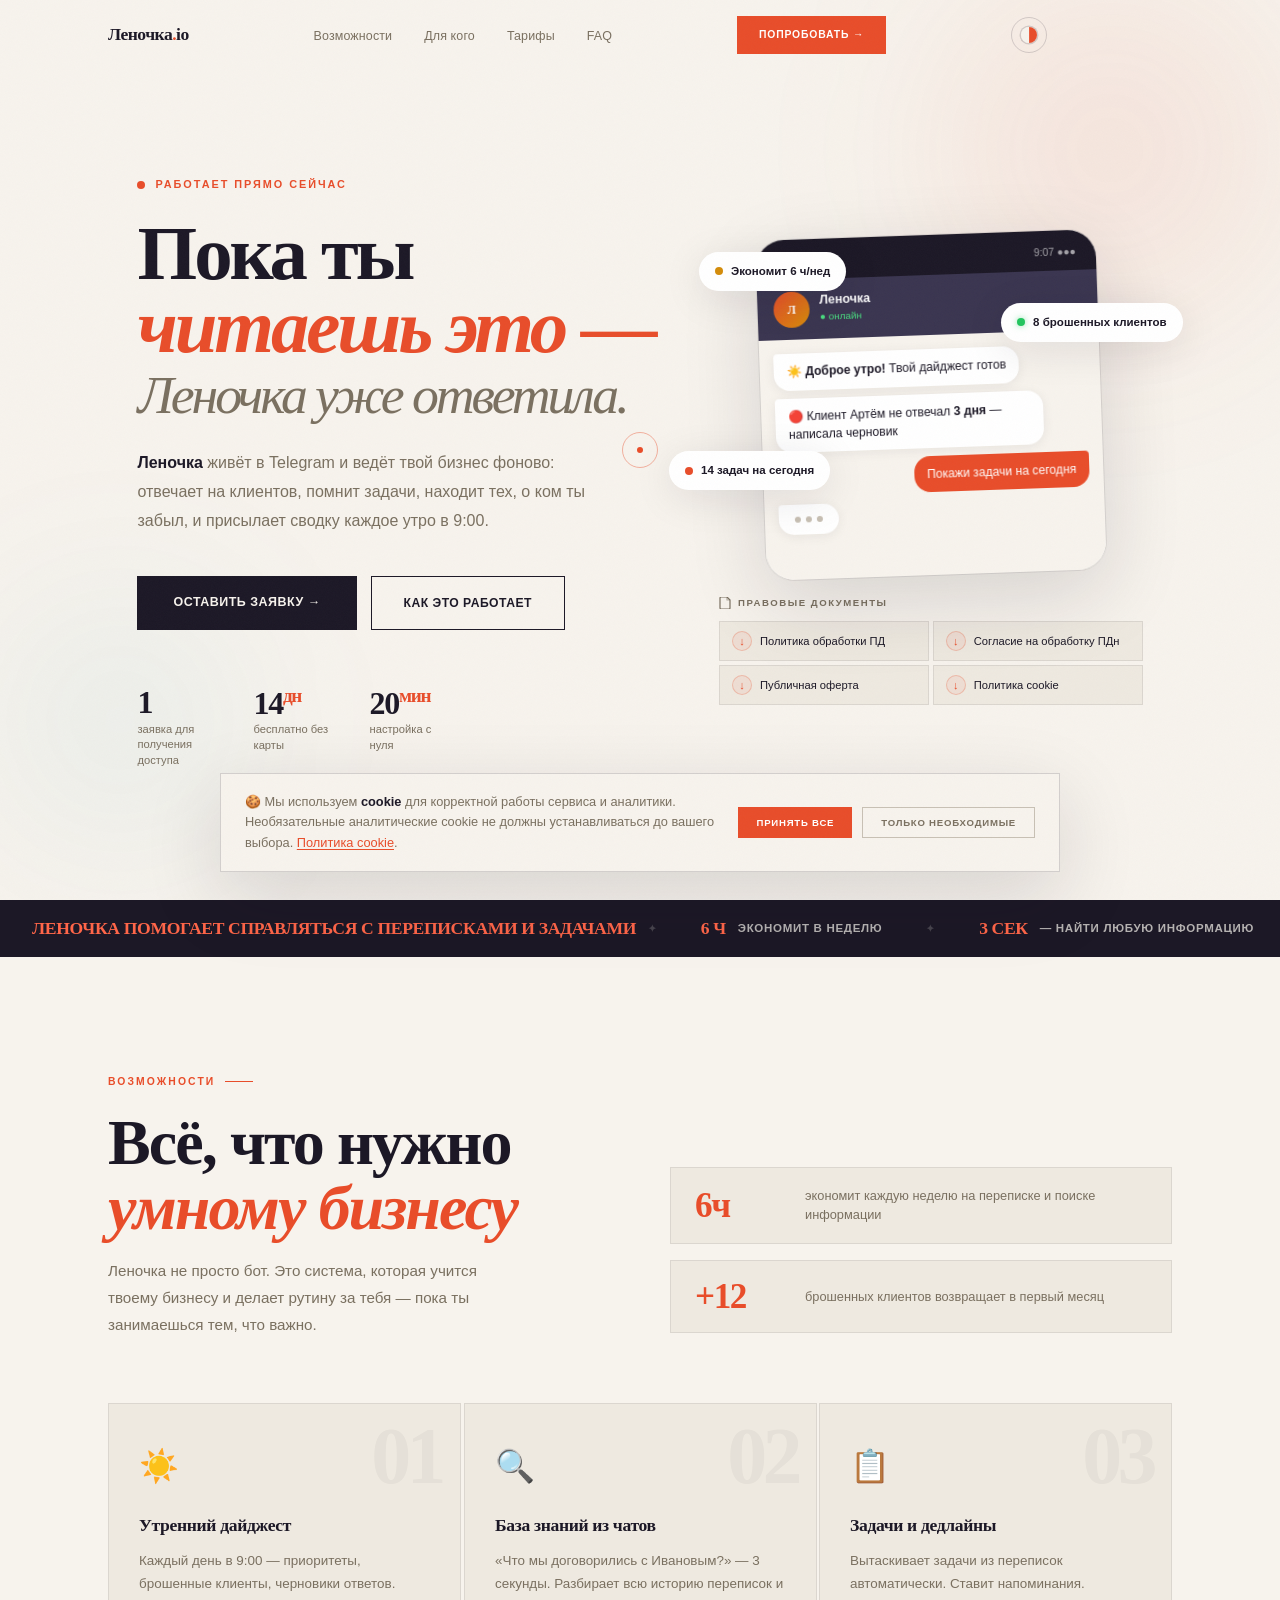
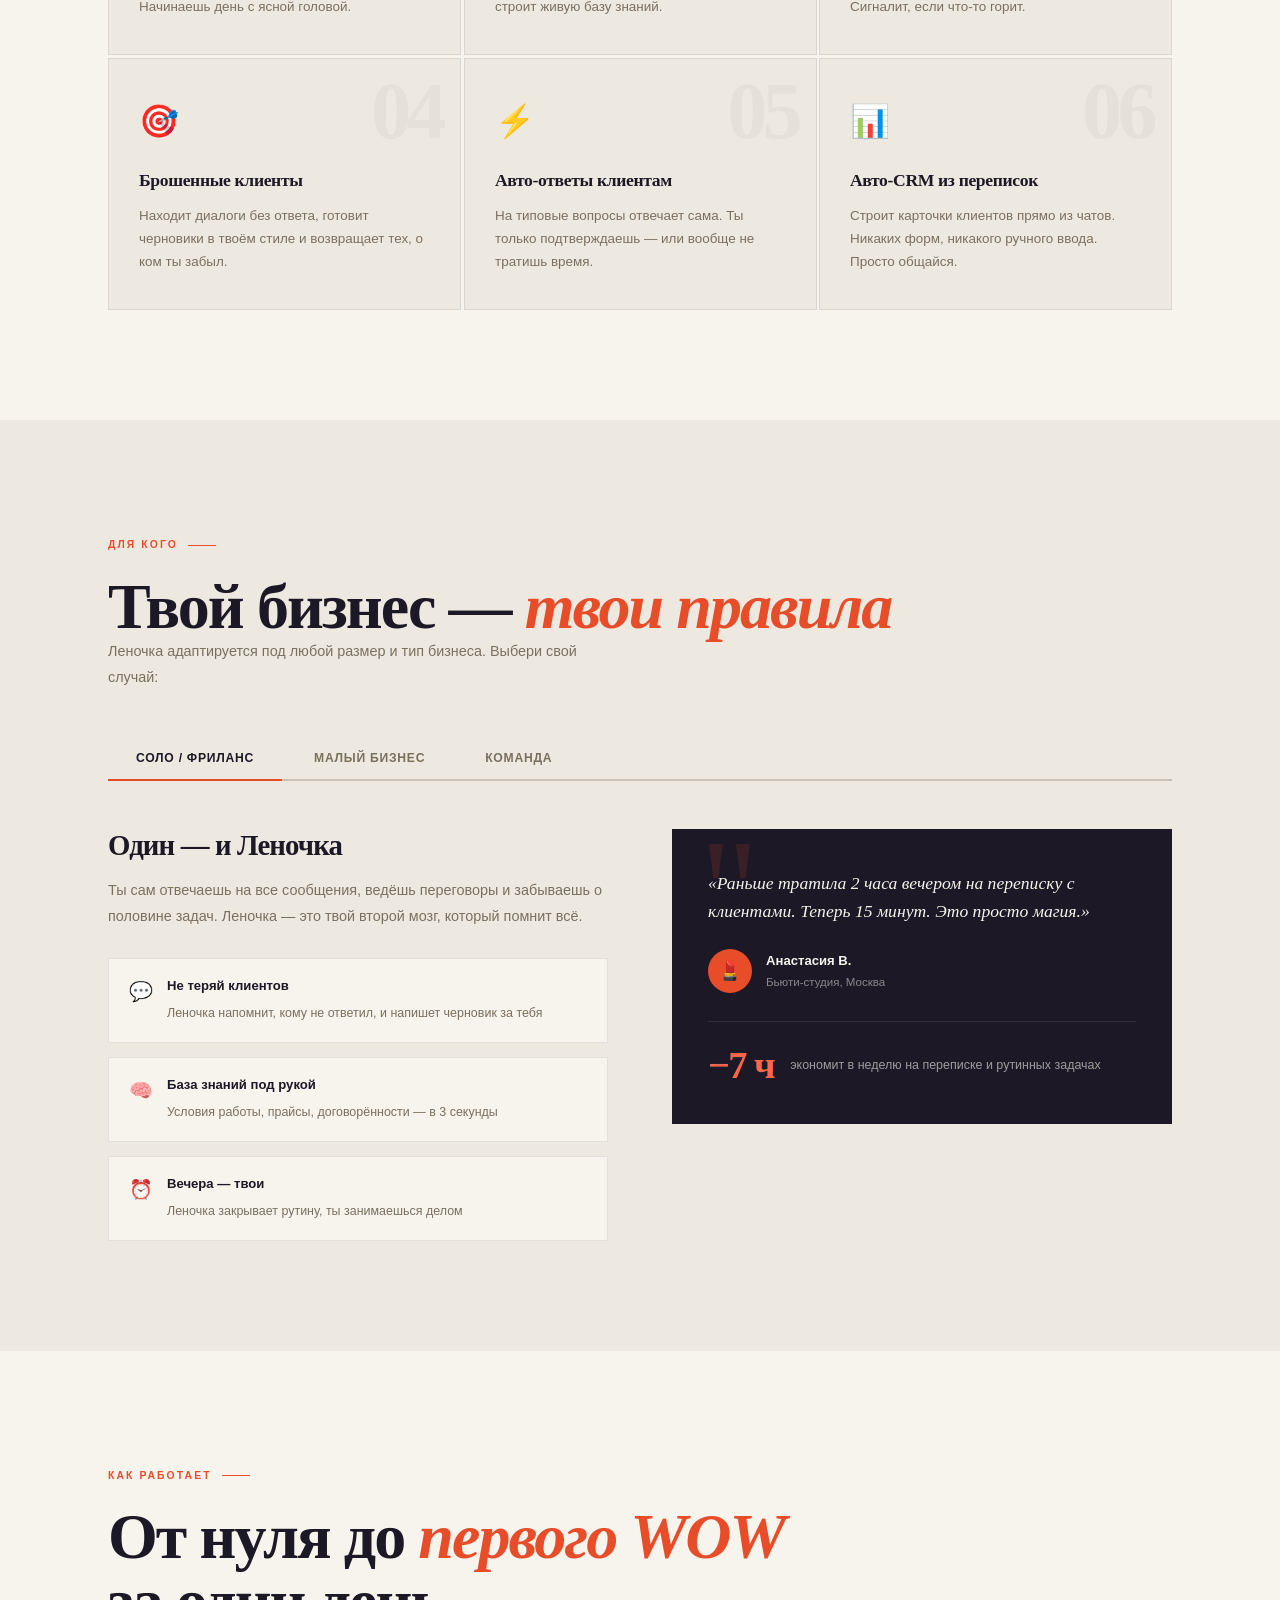
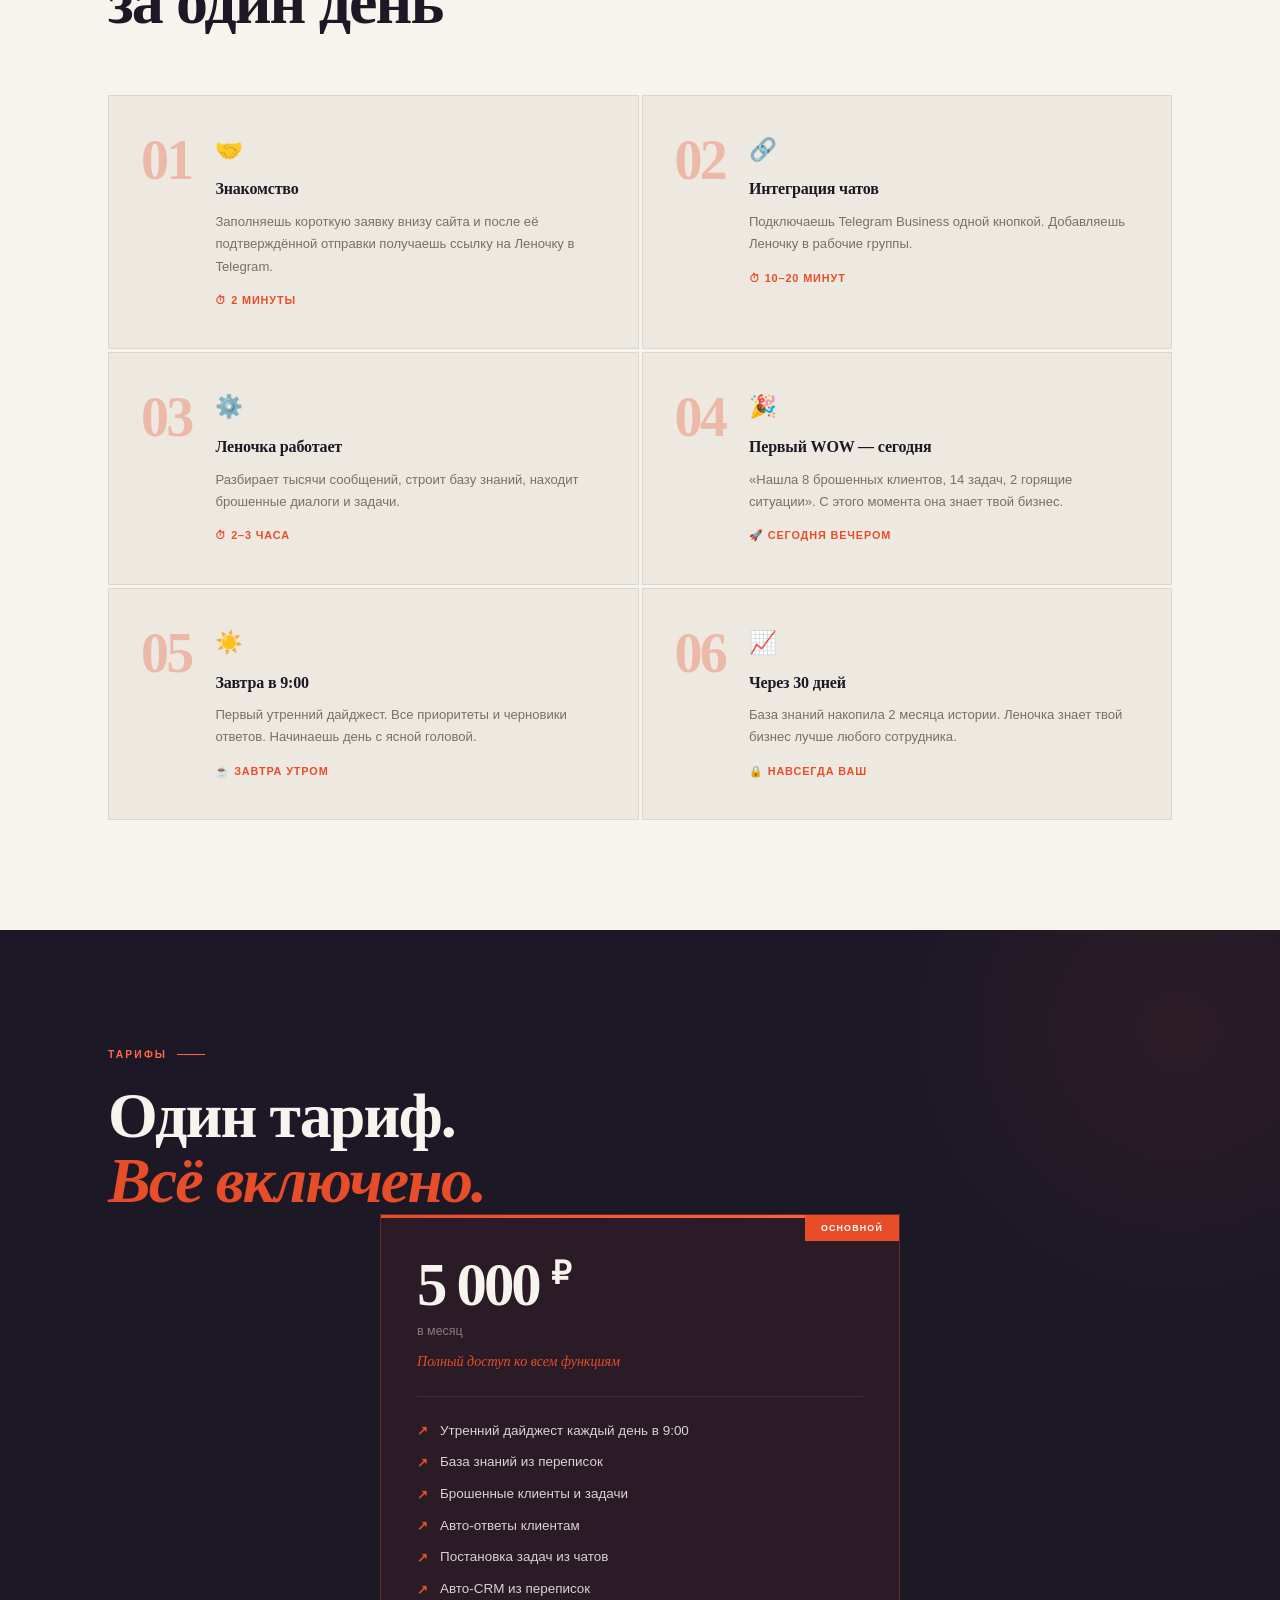
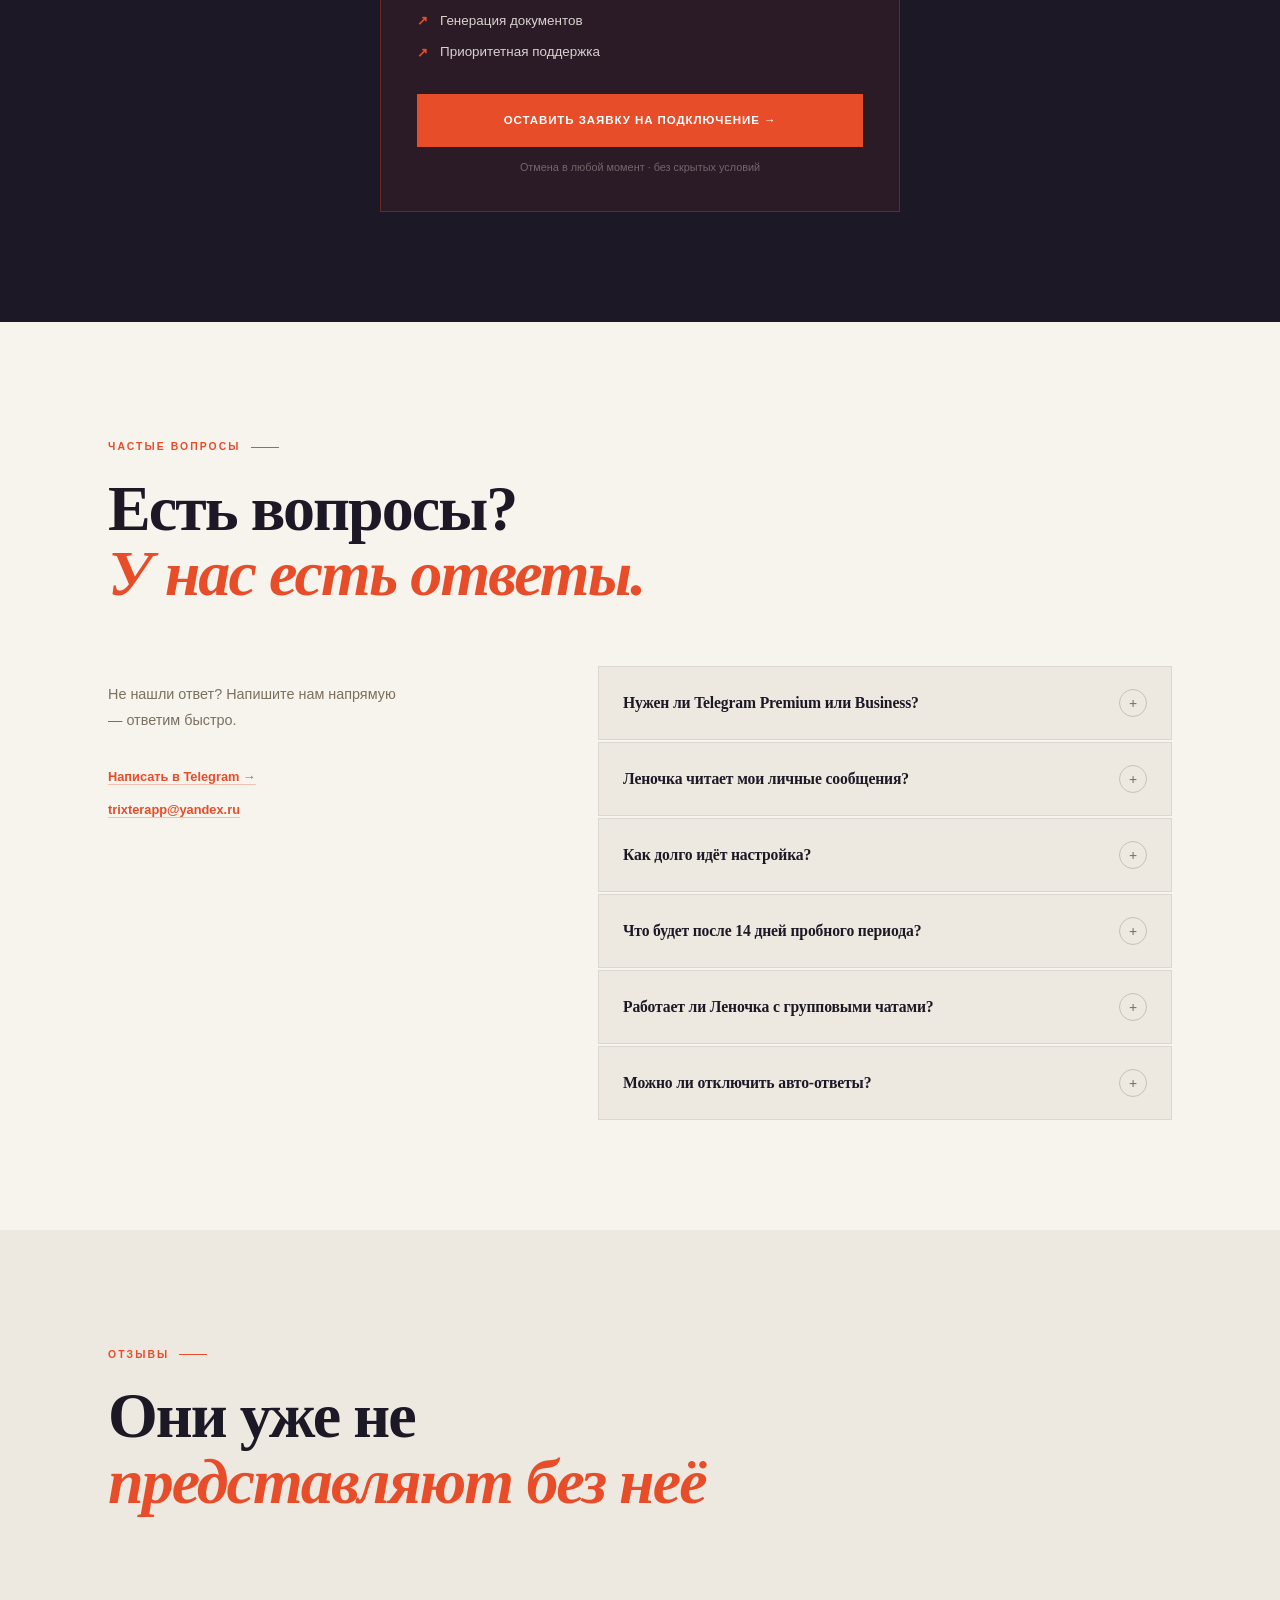
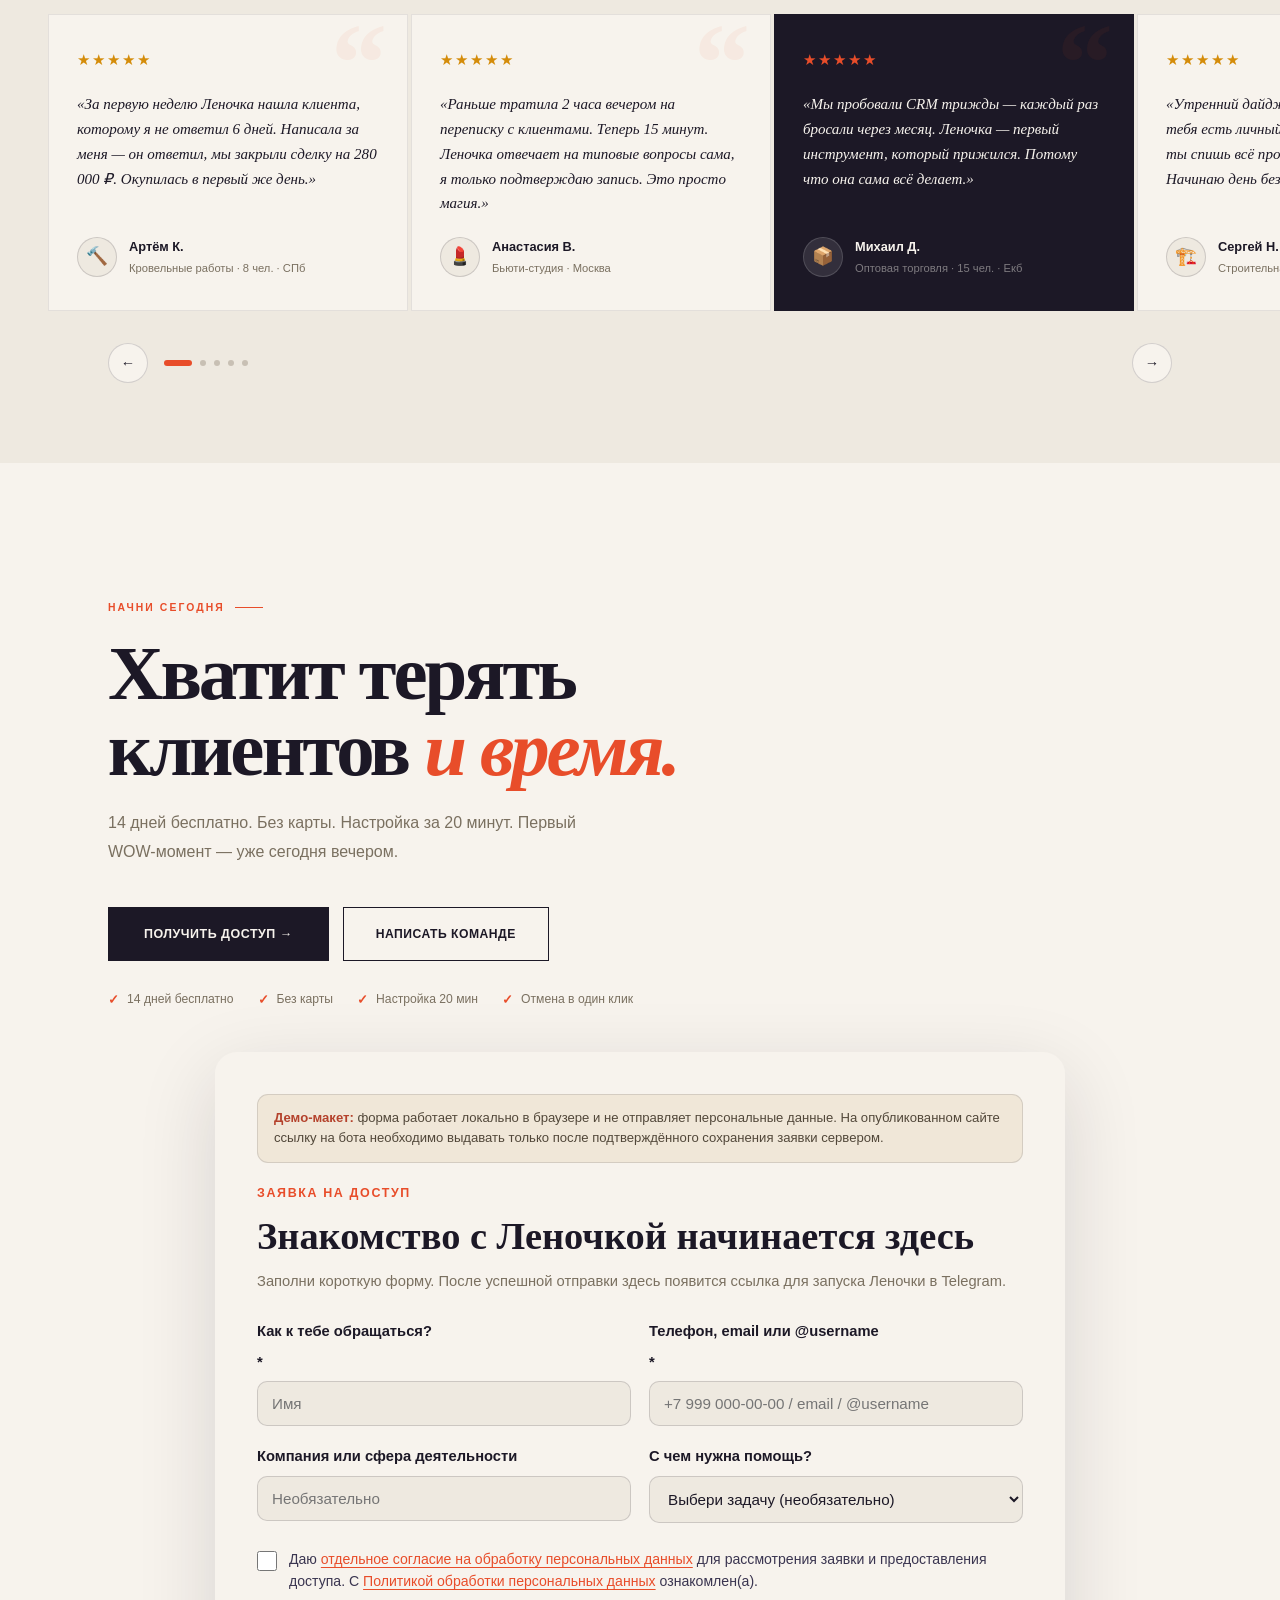
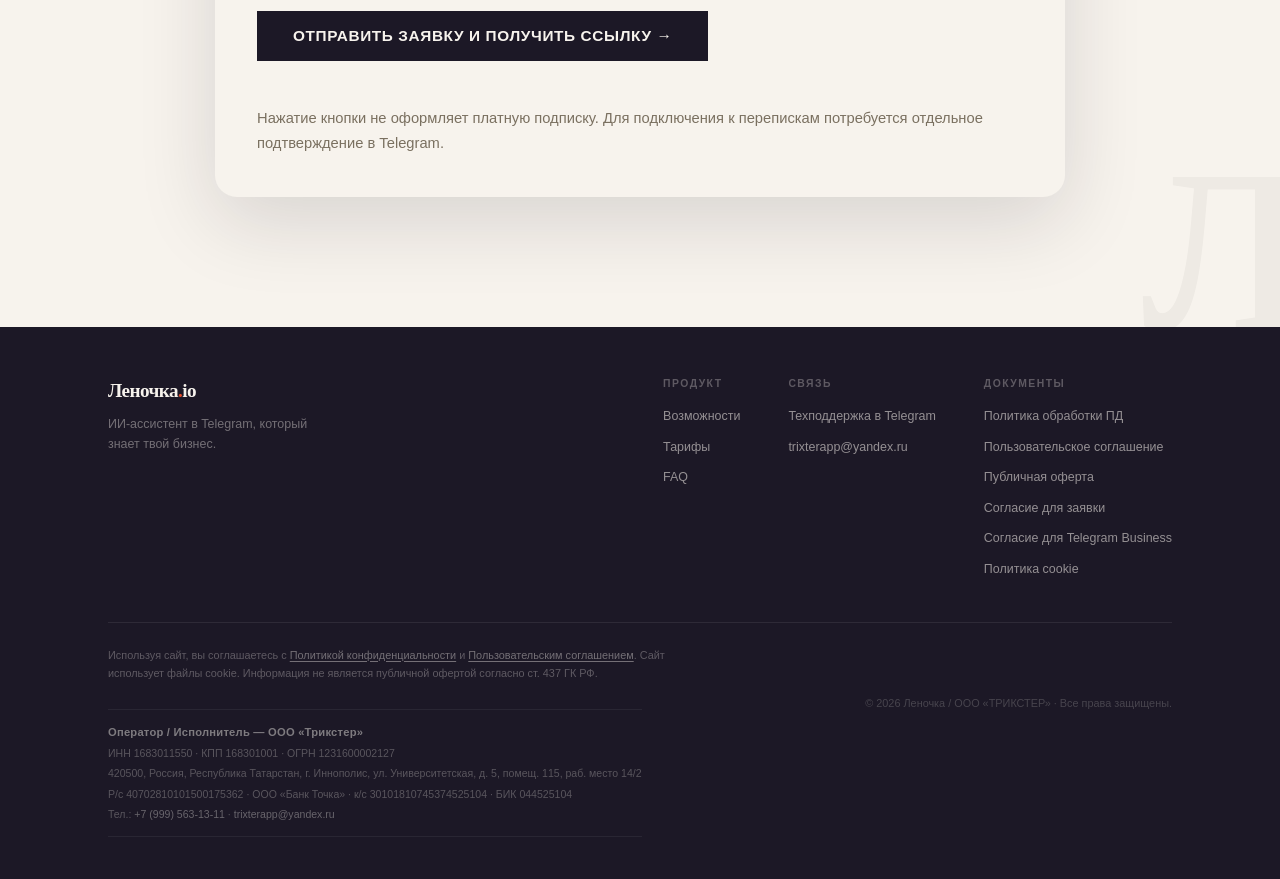
==== commit 9edb0b69: "Fix malformed font import residue in CSS" ====
--- a/preview/lenochka-landing-mockup-2026-11.html
+++ b/preview/lenochka-landing-mockup-2026-11.html
@@ -11,7 +11,7 @@
    Fraunces (serif display) + Epilogue (geometric sans)
    ============================================================ */
 
-0,9..144,400;0,9..144,600;0,9..144,700;0,9..144,800;0,9..144,900;1,9..144,400;1,9..144,700&family=Epilogue:wght@300;400;500;600;700;800&display=swap');
+
 
 /* ─── VARIABLES ─────────────────────────────────────────────── */
 :root {
